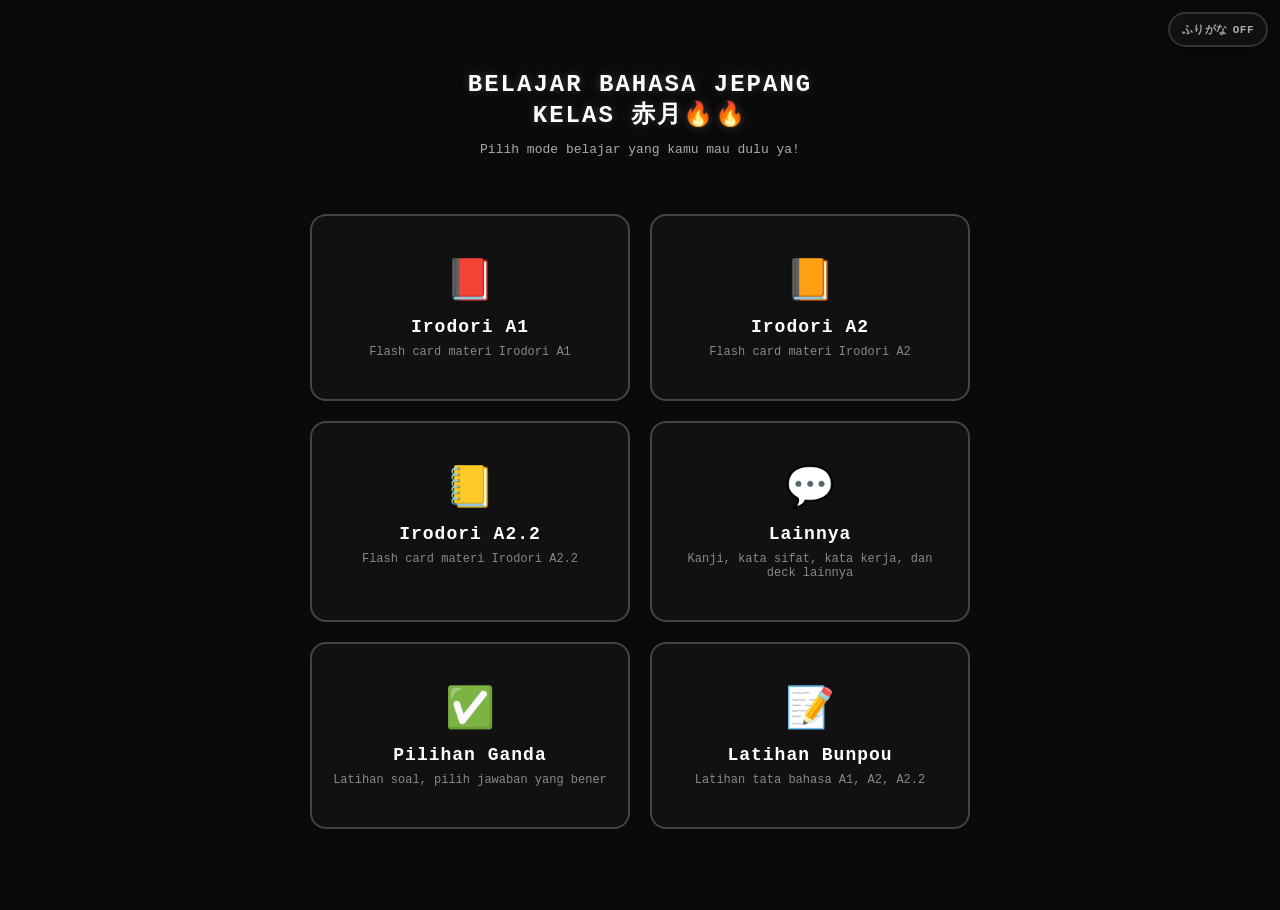
==== index.html @ 67b7b836 "Add files via upload" ====
<!DOCTYPE html>
<html lang="id">
<head>
    <meta charset="UTF-8">
    <meta name="viewport" content="width=device-width, initial-scale=1.0, maximum-scale=1.0, user-scalable=no">
    <title>Belajar Bahasa Jepang - Flash Card & Pilihan Ganda</title>
    <link rel="stylesheet" href="style.css">
</head>
<body>

    <!-- TOMBOL TOGGLE FURIGANA (GLOBAL, DI ATAS SEMUA MODE) -->
    <button id="furiganaToggleBtn" class="furigana-toggle-btn" title="Tampilkan/sembunyikan furigana di atas kanji">
        <span>ふりがな</span><span id="furiganaToggleLabel">OFF</span>
    </button>

    <!-- MODAL PASSWORD CUSTOM -->
    <div id="password-modal-overlay" class="modal-overlay">
        <div class="modal-box">
            <h3 id="modalTitle">🔒 Deck Terkunci</h3>
            <p id="modalSubtitle">Masukkan password buat akses deck ini.</p>
            <input type="password" id="modalPasswordInput" placeholder="Password..." autocomplete="off">
            <p class="modal-error" id="modalError"></p>
            <div class="modal-actions">
                <button id="modalCancelBtn">Batal</button>
                <button id="modalSubmitBtn">Buka 🔓</button>
            </div>
        </div>
    </div>

    <div id="mode-select-page" class="animate-fade">
        <div class="main-title">Belajar Bahasa Jepang<br>kelas 赤月🔥🔥</div>
        <div class="subtitle">Pilih mode belajar yang kamu mau dulu ya!</div>
        <div class="mode-grid">
            <div class="mode-card" onclick="showModeFC('A1')">
                <span class="mode-icon">📕</span>
                <h2>Irodori A1</h2>
                <p>Flash card materi Irodori A1</p>
            </div>
            <div class="mode-card" onclick="showModeFC('A2')">
                <span class="mode-icon">📙</span>
                <h2>Irodori A2</h2>
                <p>Flash card materi Irodori A2</p>
            </div>
            <div class="mode-card" onclick="showModeFC('A2.2')">
                <span class="mode-icon">📒</span>
                <h2>Irodori A2.2</h2>
                <p>Flash card materi Irodori A2.2</p>
            </div>
            <div class="mode-card" onclick="showModeFC('lainnya')">
                <span class="mode-icon">💬</span>
                <h2>Lainnya</h2>
                <p>Kanji, kata sifat, kata kerja, dan deck lainnya</p>
            </div>
            <div class="mode-card" onclick="showModeMC()">
                <span class="mode-icon">✅</span>
                <h2>Pilihan Ganda</h2>
                <p>Latihan soal, pilih jawaban yang bener</p>
            </div>
            <div class="mode-card" onclick="showModeBP()">
                <span class="mode-icon">📝</span>
                <h2>Latihan Bunpou</h2>
                <p>Latihan tata bahasa A1, A2, A2.2</p>
            </div>
        </div>
    </div>

    <div id="home-page-fc" class="animate-fade" style="display:none;">
        <button class="mode-switch-btn" onclick="showModeSelect()">⬅ Ganti Mode</button>
        <div class="main-title">Flash Card<br>kelas 赤月🔥🔥</div>
        <div class="subtitle">
            Pilih kategori yang ingin dihafal.<br><br>
            <strong>Cara Main:</strong><br>
            👆 Usap ke atas buat next soal<br>
            👇 Usap ke bawah buat soal sebelumnya<br>
            🃏 Ketuk kartu buat liat jawaban<br>
            <em>(Usahakan menebak dulu!)</em>
        </div>
        
                <!-- TOGGLE ARAH BELAJAR (geser / ketuk): kiri = Jepang -> Indo, kanan = Indo -> Jepang -->
        <div class="dir-switch-wrap">
            <div class="dir-switch-caption">ARAH BELAJAR</div>
            <div class="dir-switch" id="dirSwitch" role="switch" aria-checked="false" tabindex="0" aria-label="Arah belajar: geser untuk ganti Jepang ke Indo atau Indo ke Jepang">
                <div class="dir-switch-thumb" id="dirSwitchThumb"></div>
                <div class="dir-switch-opt dir-opt-left" data-side="left">
                    <span class="dir-main">日本語</span><span class="dir-arrow">→</span><span class="dir-main">ID</span>
                </div>
                <div class="dir-switch-opt dir-opt-right" data-side="right">
                    <span class="dir-main">ID</span><span class="dir-arrow">→</span><span class="dir-main">日本語</span>
                </div>
            </div>
            <div class="dir-switch-hint" id="dirSwitchHint">Soal Jepang, jawab artinya (Indo)</div>
            <!-- checkbox asli disimpan tersembunyi biar flashcard.js tetap jalan -->
            <input type="checkbox" id="reverse-mode" style="display:none;">
        </div>

        <div class="search-container">
            <input type="text" id="fcSearchInput" class="search-input" placeholder="🔍 Cari deck... (misal: kanji, kata kerja, bab 5)">
        </div>
        <div class="no-results-msg" id="fcNoResults">Deck ga ketemu nih 😅 Coba kata kunci lain.</div>
    

        <div class="menu-grid" id="fcMenuGrid">
            <div class="menu-card" data-category="pribadi_admin">
                <h3>KAMUS PRIBADI</h3><span>💀 ADMIN 💀</span>
            </div>
              <div class="menu-card" data-category="pribadi_jimmy">
                <h3>KAMUS PRIBADI</h3><span>JIMMY</span>
                </div>
              <div class="menu-card" data-category="pribadi_PADIR">
                <h3>KAMUS PRIBADI</h3><span>PADIR</span>
            </div>
              <div class="menu-card" data-category="final_A2_1sampai6">
                <h3>Irodori A2</h3><span>BAB 1-6</span>
            </div>
              <div class="menu-card" data-category="final_A2_7sampai12">
                <h3>Irodori A2</h3><span>BAB 7-12</span>
            </div>
             <div class="menu-card" data-category="final_A2_13sampai18">
                <h3>Irodori A2</h3><span>BAB 13-18</span>
            </div>
             <div class="menu-card" data-category="final_A2_1sampai18">
                <h3>Irodori A2</h3><span>BAB 1-18</span>
                </div>
             <div class="menu-card" data-category="A3_1sampai6">
                <h3>Irodori A2.2</h3><span>BAB 1-6</span>
                </div>
             <div class="menu-card" data-category="A3_7sampai12">
                <h3>Irodori A2.2</h3><span>BAB 7-12</span>
                </div>
             <div class="menu-card" data-category="A3_13sampai18">
                <h3>Irodori A2.2</h3><span>BAB 13-18</span>
                </div>
             <div class="menu-card" data-category="buah_basic">
                <h3>果物</h3><span>Basic wajib</span>
                </div>
             <div class="menu-card" data-category="buah_improve">
                <h3>果物</h3><span>N4-N3</span>
                 </div>
             <div class="menu-card" data-category="sayuran_basic">
                <h3>野菜</h3><span>Basic wajib</span>
                </div>
             <div class="menu-card" data-category="sayuran_improve">
                <h3>野菜</h3><span>N4-N3</span>
            </div>
            <div class="menu-card" data-category="kanji_n5">
                <h3>100 Kanji N5</h3><span>Part 1</span>
            </div>
            <div class="menu-card" data-category="kanji_n5_p2">
                <h3>100 Kanji N5</h3><span>Part 2</span>
            </div>
            <div class="menu-card" data-category="kanji_n5_p3">
                <h3>100 Kanji N5</h3><span>Part 3</span>
            </div>
            <div class="menu-card" data-category="kanji_n5_p4">
                <h3>100 Kanji N5</h3><span>Part 4</span>
            </div>
            <div class="menu-card" data-category="kanji_n5_p5">
                <h3>100 Kanji N5</h3><span>Part 5</span>
            </div>
            <div class="menu-card" data-category="kanji_n5_p6">
                <h3>100 Kanji N5</h3><span>Part 6</span>
            </div>
            <div class="menu-card" data-category="kanji_n5_p7">
                <h3>100 Kanji N5</h3><span>Part 7</span>
            </div>
            <div class="menu-card" data-category="kanji_n5_p8">
                <h3>100 Kanji N5</h3><span>Part 8</span>
            </div>
            <div class="menu-card" data-category="kanji_n5_p9">
                <h3>100 Kanji N5</h3><span>Part 9</span>
            </div>
            <div class="menu-card" data-category="kanji_n5_p10">
                <h3>100 Kanji N5</h3><span>Part 10</span>
            </div>
            <div class="menu-card" data-category="serupa_tapi_tak_sama_p1">
                <h3>serupa tapi tak sama</h3><span>Part 1</span>
            </div>
            <div class="menu-card" data-category="serupa_tapi_tak_sama_p2">
                <h3>serupa tapi tak sama</h3><span>Part 2</span>
            </div>
            <div class="menu-card" data-category="aneka_memakai">
                <h3>aneka "memakai"</h3><span>memakai aja ribet njir</span>
            </div>
            <div class="menu-card" data-category="anggota_tubuh">
                <h3>anggota tubuh</h3><span>wajib nih</span>
            </div>
            <div class="menu-card" data-category="Irodori_A1_6">
                <h3>Irodori A1</h3><span>Bab 06</span>
            </div>
            <div class="menu-card" data-category="Irodori_A1_6_1">
                <h3>Irodori A1</h3><span>Bab 06 part 1</span>
            </div>
            <div class="menu-card" data-category="Irodori_A1_6_2">
                <h3>Irodori A1</h3><span>Bab 06 part 2</span>
            </div>
            <div class="menu-card" data-category="Irodori_A1_6_3">
                <h3>Irodori A1</h3><span>Bab 06 part 3</span>
            </div>
            <div class="menu-card" data-category="Irodori_A1_7">
                <h3>Irodori A1</h3><span>Bab 07</span>
            </div>
            <div class="menu-card" data-category="Irodori_A1_7_1">
                <h3>Irodori A1</h3><span>Bab 07 part 1</span>
            </div>
            <div class="menu-card" data-category="Irodori_A1_7_2">
                <h3>Irodori A1</h3><span>Bab 07 part 2</span>
            </div>
            <div class="menu-card" data-category="Irodori_A1_7_3">
                <h3>Irodori A1</h3><span>Bab 07 part 3</span>
            </div>
            <div class="menu-card" data-category="Irodori_A1_7_4">
                <h3>Irodori A1</h3><span>Bab 07 part 4</span>
            </div>
            <div class="menu-card" data-category="Irodori_A1_8">
                <h3>Irodori A1</h3><span>Bab 08</span>
            </div>
            <div class="menu-card" data-category="Irodori_A1_8_1">
                <h3>Irodori A1</h3><span>Bab 08 part 1</span>
            </div>
            <div class="menu-card" data-category="Irodori_A1_8_2">
                <h3>Irodori A1</h3><span>Bab 08 part 2</span>
            </div>
            <div class="menu-card" data-category="Irodori_A1_9">
                <h3>Irodori A1</h3><span>Bab 09</span>
            </div>
            <div class="menu-card" data-category="Irodori_A1_9_1">
                <h3>Irodori A1</h3><span>Bab 09 part 1</span>
            </div>
            <div class="menu-card" data-category="Irodori_A1_9_2">
                <h3>Irodori A1</h3><span>Bab 09 part 2</span>
            </div>
            <div class="menu-card" data-category="Irodori_A1_9_3">
                <h3>Irodori A1</h3><span>Bab 09 part 3</span>
            </div>
            <div class="menu-card" data-category="Irodori_A1_10">
                <h3>Irodori A1</h3><span>Bab 10</span>
            </div>
            <div class="menu-card" data-category="Irodori_A1_10_1">
                <h3>Irodori A1</h3><span>Bab 10 part 1</span>
            </div>
            <div class="menu-card" data-category="Irodori_A1_10_2">
                <h3>Irodori A1</h3><span>Bab 10 part 2</span>
            </div>
            <div class="menu-card" data-category="Irodori_A1_10_3">
                <h3>Irodori A1</h3><span>Bab 10 part 3</span>
            </div>
            <div class="menu-card" data-category="Irodori_A1_11">
                <h3>Irodori A1</h3><span>Bab 11</span>
            </div>
            <div class="menu-card" data-category="Irodori_A1_11_1">
                <h3>Irodori A1</h3><span>Bab 11 part 1</span>
            </div>
            <div class="menu-card" data-category="Irodori_A1_11_2">
                <h3>Irodori A1</h3><span>Bab 11 part 2</span>
            </div>
            <div class="menu-card" data-category="Irodori_A1_11_3">
                <h3>Irodori A1</h3><span>Bab 11 part 3</span>
            </div>
            <div class="menu-card" data-category="Irodori_A1_12">
                <h3>Irodori A1</h3><span>Bab 12</span>
            </div>
            <div class="menu-card" data-category="Irodori_A1_12_1">
                <h3>Irodori A1</h3><span>Bab 12 part 1</span>
            </div>
            <div class="menu-card" data-category="Irodori_A1_12_2">
                <h3>Irodori A1</h3><span>Bab 12 part 2</span>
            </div>
            <div class="menu-card" data-category="Irodori_A1_12_3">
                <h3>Irodori A1</h3><span>Bab 12 part 3</span>
            </div>
            <div class="menu-card" data-category="Irodori_A1_13">
                <h3>Irodori A1</h3><span>Bab 13</span>
            </div>
            <div class="menu-card" data-category="Irodori_A1_13_1">
                <h3>Irodori A1</h3><span>Bab 13 part 1</span>
            </div>
            <div class="menu-card" data-category="Irodori_A1_13_2">
                <h3>Irodori A1</h3><span>Bab 13 part 2</span>
            </div>
            <div class="menu-card" data-category="Irodori_A1_13_3">
                <h3>Irodori A1</h3><span>Bab 13 part 3</span>
            </div>
            <div class="menu-card" data-category="Irodori_A1_14">
                <h3>Irodori A1</h3><span>Bab 14</span>
            </div>
            <div class="menu-card" data-category="Irodori_A1_14_1">
                <h3>Irodori A1</h3><span>Bab 14 part 1</span>
            </div>
            <div class="menu-card" data-category="Irodori_A1_14_2">
                <h3>Irodori A1</h3><span>Bab 14 part 2</span>
            </div>
            <div class="menu-card" data-category="Irodori_A1_14_3">
                <h3>Irodori A1</h3><span>Bab 14 part 3</span>
            </div>
            <div class="menu-card" data-category="Irodori_A1_15">
                <h3>Irodori A1</h3><span>Bab 15</span>
            </div>
            <div class="menu-card" data-category="Irodori_A1_15_1">
                <h3>Irodori A1</h3><span>Bab 15 part 1</span>
            </div>
            <div class="menu-card" data-category="Irodori_A1_15_2">
                <h3>Irodori A1</h3><span>Bab 15 part 2</span>
            </div>
            <div class="menu-card" data-category="Irodori_A1_15_3">
                <h3>Irodori A1</h3><span>Bab 15 part 3</span>
            </div>
            <div class="menu-card" data-category="Irodori_A1_15_4">
                <h3>Irodori A1</h3><span>Bab 15 part 4</span>
            </div>
            <div class="menu-card" data-category="Irodori_A1_16">
                <h3>Irodori A1</h3><span>Bab 16</span>
            </div>
            <div class="menu-card" data-category="Irodori_A1_16_1">
                <h3>Irodori A1</h3><span>Bab 16 part 1</span>
            </div>
            <div class="menu-card" data-category="Irodori_A1_16_2">
                <h3>Irodori A1</h3><span>Bab 16 part 2</span>
            </div>
            <div class="menu-card" data-category="Irodori_A1_16_3">
                <h3>Irodori A1</h3><span>Bab 16 part 3</span>
            </div>
            <div class="menu-card" data-category="Irodori_A1_17">
                <h3>Irodori A1</h3><span>Bab 17</span>
                 </div>
            <div class="menu-card" data-category="Irodori_A1_17_1">
                <h3>Irodori A1</h3><span>Bab 17 part 1</span>
            </div>
            <div class="menu-card" data-category="Irodori_A1_17_2">
                <h3>Irodori A1</h3><span>Bab 17 part 2</span>
            </div>
            <div class="menu-card" data-category="Irodori_A1_17_3">
                <h3>Irodori A1</h3><span>Bab 17 part 3</span>
            </div>
            <div class="menu-card" data-category="Irodori_A1_17_4">
                <h3>Irodori A1</h3><span>Bab 17 part 4</span>
            </div>
            <div class="menu-card" data-category="Irodori_A1_18">
                <h3>Irodori A1</h3><span>Bab 18</span>
            </div>
            <div class="menu-card" data-category="Irodori_A1_18_1">
                <h3>Irodori A1</h3><span>Bab 18 part 1</span>
            </div>
            <div class="menu-card" data-category="Irodori_A1_18_2">
                <h3>Irodori A1</h3><span>Bab 18 part 2</span>
            </div>
            <div class="menu-card" data-category="Irodori_A2_1">
                <h3>Irodori A2</h3><span>Bab 01</span>
            </div>
            <div class="menu-card" data-category="Irodori_A2_1_1">
                <h3>Irodori A2</h3><span>Bab 01 part 1</span>
            </div>
            <div class="menu-card" data-category="Irodori_A2_1_2">
                <h3>Irodori A2</h3><span>Bab 01 part 2</span>
            </div>
            <div class="menu-card" data-category="Irodori_A2_2">
                <h3>Irodori A2</h3><span>Bab 02</span>
            </div>
            <div class="menu-card" data-category="Irodori_A2_2_1">
                <h3>Irodori A2</h3><span>Bab 02 part 1</span>
            </div>
            <div class="menu-card" data-category="Irodori_A2_2_2">
                <h3>Irodori A2</h3><span>Bab 02 part 2</span>
            </div>
            <div class="menu-card" data-category="Irodori_A2_2_3">
                <h3>Irodori A2</h3><span>Bab 02 part 3</span>
            </div>
            <div class="menu-card" data-category="Irodori_A2_3">
                <h3>Irodori A2</h3><span>Bab 03</span>
            </div>
            <div class="menu-card" data-category="Irodori_A2_3_1">
                <h3>Irodori A2</h3><span>Bab 03 part 1</span>
            </div>
            <div class="menu-card" data-category="Irodori_A2_3_2">
                <h3>Irodori A2</h3><span>Bab 03 part 2</span>
            </div>
            <div class="menu-card" data-category="Irodori_A2_4">
                <h3>Irodori A2</h3><span>Bab 04</span>
            </div>
            <div class="menu-card" data-category="Irodori_A2_4_1">
                <h3>Irodori A2</h3><span>Bab 04 part 1</span>
            </div>
            <div class="menu-card" data-category="Irodori_A2_4_2">
                <h3>Irodori A2</h3><span>Bab 04 part 2</span>
            </div>
            <div class="menu-card" data-category="Irodori_A2_5">
                <h3>Irodori A2</h3><span>Bab 05</span>
            </div>
            <div class="menu-card" data-category="Irodori_A2_5_1">
                <h3>Irodori A2</h3><span>Bab 05 part 1</span>
            </div>
            <div class="menu-card" data-category="Irodori_A2_5_2">
                <h3>Irodori A2</h3><span>Bab 05 part 2</span>
            </div>
            <div class="menu-card" data-category="Irodori_A2_5_3">
                <h3>Irodori A2</h3><span>Bab 05 part 3</span>
            </div>
            <div class="menu-card" data-category="Irodori_A2_6">
                <h3>Irodori A2</h3><span>Bab 06</span>
            </div>
            <div class="menu-card" data-category="Irodori_A2_6_1">
                <h3>Irodori A2</h3><span>Bab 06 part 1</span>
            </div>
            <div class="menu-card" data-category="Irodori_A2_6_2">
                <h3>Irodori A2</h3><span>Bab 06 part 2</span>
            </div>
            <div class="menu-card" data-category="Irodori_A2_7">
                <h3>Irodori A2</h3><span>Bab 07</span>
            </div>
            <div class="menu-card" data-category="Irodori_A2_7_1">
                <h3>Irodori A2</h3><span>Bab 07 part 1</span>
            </div>
            <div class="menu-card" data-category="Irodori_A2_7_2">
                <h3>Irodori A2</h3><span>Bab 07 part 2</span>
            </div>
            <div class="menu-card" data-category="Irodori_A2_8">
                <h3>Irodori A2</h3><span>Bab 08</span>
            </div>
            <div class="menu-card" data-category="Irodori_A2_8_1">
                <h3>Irodori A2</h3><span>Bab 08 part 1</span>
            </div>
            <div class="menu-card" data-category="Irodori_A2_8_2">
                <h3>Irodori A2</h3><span>Bab 08 part 2</span>
            </div>
            <div class="menu-card" data-category="Irodori_A2_9">
                <h3>Irodori A2</h3><span>Bab 09</span>
            </div>
            <div class="menu-card" data-category="Irodori_A2_9_1">
                <h3>Irodori A2</h3><span>Bab 09 part 1</span>
            </div>
            <div class="menu-card" data-category="Irodori_A2_9_2">
                <h3>Irodori A2</h3><span>Bab 09 part 2</span>
            </div>
            <div class="menu-card" data-category="Irodori_A2_9_3">
                <h3>Irodori A2</h3><span>Bab 09 part 3</span>
            </div>
            <div class="menu-card" data-category="Irodori_A2_10">
                <h3>Irodori A2</h3><span>Bab 10</span>
               </div>
            <div class="menu-card" data-category="Irodori_A2_10_1">
                <h3>Irodori A2</h3><span>Bab 10 part 1</span>
            </div>
            <div class="menu-card" data-category="Irodori_A2_10_2">
                <h3>Irodori A2</h3><span>Bab 10 part 2</span>
            </div>
            <div class="menu-card" data-category="Irodori_A2_10_3">
                <h3>Irodori A2</h3><span>Bab 10 part 3</span>
            </div>
            <div class="menu-card" data-category="Irodori_A2_11">
                <h3>Irodori A2</h3><span>Bab 11 FULL</span>
            </div>
            <div class="menu-card" data-category="Irodori_A2_11_1">
                <h3>Irodori A2</h3><span>Bab 11 part 1</span>
              </div>
            <div class="menu-card" data-category="Irodori_A2_11_2">
                <h3>Irodori A2</h3><span>Bab 11 part 2</span>
                </div>
            <div class="menu-card" data-category="Irodori_A2_11_3">
                <h3>Irodori A2</h3><span>Bab 11 part 3</span>
            </div>
            <div class="menu-card" data-category="Irodori_A2_11_4">
                <h3>Irodori A2</h3><span>Bab 11 part 4</span>
            </div>
            <div class="menu-card" data-category="Irodori_A2_12">
                <h3>Irodori A2</h3><span>Bab 12 full</span>
              </div>
            <div class="menu-card" data-category="Irodori_A2_12_1">
                <h3>Irodori A2</h3><span>Bab 12 part 1</span>
              </div>
            <div class="menu-card" data-category="Irodori_A2_12_2">
                <h3>Irodori A2</h3><span>Bab 12 part 2</span>
            </div>
            <div class="menu-card" data-category="Irodori_A2_12_3">
                <h3>Irodori A2</h3><span>Bab 12 part 3</span>
            </div>
            <div class="menu-card" data-category="Irodori_A2_13">
                <h3>Irodori A2</h3><span>Bab 13 full</span>
              </div>
            <div class="menu-card" data-category="Irodori_A2_13_1">
                <h3>Irodori A2</h3><span>Bab 13 part 1</span>
              </div>
            <div class="menu-card" data-category="Irodori_A2_13_2">
                <h3>Irodori A2</h3><span>Bab 13 part 2</span>
              </div>
            <div class="menu-card" data-category="Irodori_A2_13_3">
                <h3>Irodori A2</h3><span>Bab 13 part 3</span>
            </div>
            <div class="menu-card" data-category="Irodori_A2_13_4">
                <h3>Irodori A2</h3><span>Bab 13 part 4</span>
            </div>
            <div class="menu-card" data-category="Irodori_A2_14">
                <h3>Irodori A2</h3><span>Bab 14 full</span>
              </div>
              <div class="menu-card" data-category="Irodori_A2_14_1">
                <h3>Irodori A2</h3><span>Bab 14 part 1</span>
              </div>
            <div class="menu-card" data-category="Irodori_A2_14_2">
                <h3>Irodori A2</h3><span>Bab 14 part 2</span>
            </div>
            <div class="menu-card" data-category="Irodori_A2_14_3">
                <h3>Irodori A2</h3><span>Bab 14 part 3</span>
            </div>
            <div class="menu-card" data-category="Irodori_A2_15">
                <h3>Irodori A2</h3><span>Bab 15 full</span>
            </div>
                        <div class="menu-card" data-category="Irodori_A2_15_1">
                <h3>Irodori A2</h3><span>Bab 15 part 1</span>
            </div>
                        <div class="menu-card" data-category="Irodori_A2_15_2">
                <h3>Irodori A2</h3><span>Bab 15 part 2</span>
            </div>
                        <div class="menu-card" data-category="Irodori_A2_15_3">
                <h3>Irodori A2</h3><span>Bab 15 part 3</span>
            </div>
            <div class="menu-card" data-category="Irodori_A2_15_4">
                <h3>Irodori A2</h3><span>Bab 15 part 4</span>
            </div>
            <div class="menu-card" data-category="Irodori_A2_16">
                <h3>Irodori A2</h3><span>Bab 16 full</span>
            </div>
                        <div class="menu-card" data-category="Irodori_A2_16_1">
                <h3>Irodori A2</h3><span>Bab 16 part 1</span>
            </div>
                        <div class="menu-card" data-category="Irodori_A2_16_2">
                <h3>Irodori A2</h3><span>Bab 16 part 2</span>
            </div>
                        <div class="menu-card" data-category="Irodori_A2_16_3">
                <h3>Irodori A2</h3><span>Bab 16 part 3</span>
            </div>
                        <div class="menu-card" data-category="Irodori_A2_16_4">
                <h3>Irodori A2</h3><span>Bab 16 part 4</span>
            </div>
            <div class="menu-card" data-category="Irodori_A2_16_5">
                <h3>Irodori A2</h3><span>Bab 16 part 5</span>
            </div>
            <div class="menu-card" data-category="Irodori_A2_17">
                <h3>Irodori A2</h3><span>Bab 17 full</span>
            </div>
                        <div class="menu-card" data-category="Irodori_A2_17_1">
                <h3>Irodori A2</h3><span>Bab 17 part 1</span>
            </div>
                        <div class="menu-card" data-category="Irodori_A2_17_2">
                <h3>Irodori A2</h3><span>Bab 17 part 2</span>
            </div>
                        <div class="menu-card" data-category="Irodori_A2_17_3">
                <h3>Irodori A2</h3><span>Bab 17 part 3</span>
            </div>
            <div class="menu-card" data-category="Irodori_A2_18">
                <h3>Irodori A2</h3><span>Bab 18 full</span>
            </div>
                        <div class="menu-card" data-category="Irodori_A2_18_1">
                <h3>Irodori A2</h3><span>Bab 18 part 1</span>
            </div>
                        <div class="menu-card" data-category="Irodori_A2_18_2">
                <h3>Irodori A2</h3><span>Bab 18 part 2</span>
            </div>
                        <div class="menu-card" data-category="Irodori_A2_18_3">
                <h3>Irodori A2</h3><span>Bab 18 part 3</span>
            </div>
            <div class="menu-card" data-category="Irodori_A3_1">
                <h3>Irodori A2.2</h3><span>Bab 01</span>
                 </div>
            <div class="menu-card" data-category="Irodori_A3_1_1">
                <h3>Irodori A2.2</h3><span>Bab 01 part 1</span>
                 </div>
            <div class="menu-card" data-category="Irodori_A3_1_2">
                <h3>Irodori A2.2</h3><span>Bab 01 part 2</span>
                 </div>
            <div class="menu-card" data-category="Irodori_A3_1_3">
                <h3>Irodori A2.2</h3><span>Bab 01 part 3</span>
            </div>
            <div class="menu-card" data-category="Irodori_A3_2">
                <h3>Irodori A2.2</h3><span>Bab 02</span>
            </div>
            <div class="menu-card" data-category="Irodori_A3_2_1">
                <h3>Irodori A2.2</h3><span>Bab 02 part 1</span>
            </div>
            <div class="menu-card" data-category="Irodori_A3_2_2">
                <h3>Irodori A2.2</h3><span>Bab 02 part 2</span>
            </div>
            <div class="menu-card" data-category="Irodori_A3_2_3">
                <h3>Irodori A2.2</h3><span>Bab 02 part 3</span>
            </div>
            <div class="menu-card" data-category="Irodori_A3_2_4">
                <h3>Irodori A2.2</h3><span>Bab 02 part 4</span>
            </div>
            <div class="menu-card" data-category="Irodori_A3_3">
                <h3>Irodori A2.2</h3><span>Bab 03</span>
            </div>
            <div class="menu-card" data-category="Irodori_A3_3_1">
                <h3>Irodori A2.2</h3><span>Bab 03 part 1</span>
            </div>
            <div class="menu-card" data-category="Irodori_A3_3_2">
                <h3>Irodori A2.2</h3><span>Bab 03 part 2</span>
            </div>
            <div class="menu-card" data-category="Irodori_A3_3_3">
                <h3>Irodori A2.2</h3><span>Bab 03 part 3</span>
            </div>
            <div class="menu-card" data-category="Irodori_A3_3_4">
                <h3>Irodori A2.2</h3><span>Bab 03 part 4</span>
            </div>
            <div class="menu-card" data-category="Irodori_A3_3_5">
                <h3>Irodori A2.2</h3><span>Bab 03 part 5</span>
            </div>
            <div class="menu-card" data-category="Irodori_A3_4">
                <h3>Irodori A2.2</h3><span>Bab 04</span>
            </div>
            <div class="menu-card" data-category="Irodori_A3_4_1">
                <h3>Irodori A2.2</h3><span>Bab 04 part 1</span>
            </div>
            <div class="menu-card" data-category="Irodori_A3_4_2">
                <h3>Irodori A2.2</h3><span>Bab 04 part 2</span>
            </div>
            <div class="menu-card" data-category="Irodori_A3_4_3">
                <h3>Irodori A2.2</h3><span>Bab 04 part 3</span>
            </div>
            <div class="menu-card" data-category="Irodori_A3_4_4">
                <h3>Irodori A2.2</h3><span>Bab 04 part 4</span>
            </div>
            <div class="menu-card" data-category="Irodori_A3_4_5">
                <h3>Irodori A2.2</h3><span>Bab 04 part 5</span>
            </div>
            <div class="menu-card" data-category="Irodori_A3_5">
                <h3>Irodori A2.2</h3><span>Bab 05 full</span>
                </div>
            <div class="menu-card" data-category="Irodori_A3_5_1">
                <h3>Irodori A2.2</h3><span>Bab 05 part 1</span>
                </div>
            <div class="menu-card" data-category="Irodori_A3_5_2">
                <h3>Irodori A2.2</h3><span>Bab 05 part 2</span>
                </div>
            <div class="menu-card" data-category="Irodori_A3_5_3">
                <h3>Irodori A2.2</h3><span>Bab 05 part 3</span>
                </div>
            <div class="menu-card" data-category="Irodori_A3_5_4">
                <h3>Irodori A2.2</h3><span>Bab 05 part 4</span>
            </div>
            <div class="menu-card" data-category="Irodori_A3_6">
                <h3>Irodori A2.2</h3><span>Bab 06 full</span>
                </div>
            <div class="menu-card" data-category="Irodori_A3_6_1">
                <h3>Irodori A2.2</h3><span>Bab 06 part 1</span>
                </div>
            <div class="menu-card" data-category="Irodori_A3_6_2">
                <h3>Irodori A2.2</h3><span>Bab 06 part 2</span>
                </div>
            <div class="menu-card" data-category="Irodori_A3_6_3">
                <h3>Irodori A2.2</h3><span>Bab 06 part 3</span>
                </div>
            <div class="menu-card" data-category="Irodori_A3_6_4">
                <h3>Irodori A2.2</h3><span>Bab 06 part 4</span>
                </div>
            <div class="menu-card" data-category="Irodori_A3_6_5">
                <h3>Irodori A2.2</h3><span>Bab 06 part 5</span>
            </div>
            <div class="menu-card" data-category="Irodori_A3_7">
                <h3>Irodori A2.2</h3><span>Bab 7 Full</span>
                </div>
            <div class="menu-card" data-category="Irodori_A3_7_1">
                <h3>Irodori A2.2</h3><span>Bab 7 part 1</span>
                </div>
            <div class="menu-card" data-category="Irodori_A3_7_2">
                <h3>Irodori A2.2</h3><span>Bab 7 part 2</span>
                </div>
            <div class="menu-card" data-category="Irodori_A3_7_3">
                <h3>Irodori A2.2</h3><span>Bab 7 part 3</span>
                </div>
            <div class="menu-card" data-category="Irodori_A3_7_4">
                <h3>Irodori A2.2</h3><span>Bab 7 part 4</span>
                </div>
            <div class="menu-card" data-category="Irodori_A3_7_5">
                <h3>Irodori A2.2</h3><span>Bab 7 part 5</span>
            </div>
            <div class="menu-card" data-category="Irodori_A3_8">
                <h3>Irodori A2.2</h3><span>Bab 8 full</span>
                                </div>
            <div class="menu-card" data-category="Irodori_A3_8_1">
                <h3>Irodori A2.2</h3><span>Bab 8 part 1</span>
                                </div>
            <div class="menu-card" data-category="Irodori_A3_8_2">
                <h3>Irodori A2.2</h3><span>Bab 8 part 2</span>
                </div>
            <div class="menu-card" data-category="Irodori_A3_8_3">
                <h3>Irodori A2.2</h3><span>Bab 8 part 3</span>
            </div>
            <div class="menu-card" data-category="Irodori_A3_8_4">
                <h3>Irodori A2.2</h3><span>Bab 8 part 4</span>
            </div>
            <div class="menu-card" data-category="Irodori_A3_8_5">
                <h3>Irodori A2.2</h3><span>Bab 8 part 5</span>
            </div>
            <div class="menu-card" data-category="Irodori_A3_9">
                <h3>Irodori A2.2</h3><span>Bab 9 full</span>
                                </div>
            <div class="menu-card" data-category="Irodori_A3_9_1">
                <h3>Irodori A2.2</h3><span>Bab 9 part 1</span>
                                </div>
            <div class="menu-card" data-category="Irodori_A3_9_2">
                <h3>Irodori A2.2</h3><span>Bab 9 part 2</span>
                </div>
            <div class="menu-card" data-category="Irodori_A3_9_3">
                <h3>Irodori A2.2</h3><span>Bab 9 part 3</span>
            </div>
            <div class="menu-card" data-category="Irodori_A3_9_4">
                <h3>Irodori A2.2</h3><span>Bab 9 part 4</span>
            </div>
            <div class="menu-card" data-category="Irodori_A3_9_5">
                <h3>Irodori A2.2</h3><span>Bab 9 part 5</span>
            </div>
            <div class="menu-card" data-category="Irodori_A3_10">
                <h3>Irodori A2.2</h3><span>Bab 10 full</span>
                </div>
            <div class="menu-card" data-category="Irodori_A3_10_1">
                <h3>Irodori A2.2</h3><span>Bab 10 part 1</span>
                </div>
            <div class="menu-card" data-category="Irodori_A3_10_2">
                <h3>Irodori A2.2</h3><span>Bab 10 part 2</span>
                </div>
            <div class="menu-card" data-category="Irodori_A3_10_3">
                <h3>Irodori A2.2</h3><span>Bab 10 part 3</span>
            </div>
            <div class="menu-card" data-category="Irodori_A3_10_4">
                <h3>Irodori A2.2</h3><span>Bab 10 part 4</span>
            </div>
            <div class="menu-card" data-category="Irodori_A3_11">
                <h3>Irodori A2.2</h3><span>Bab 11 full</span>
                </div>
            <div class="menu-card" data-category="Irodori_A3_11_1">
                <h3>Irodori A2.2</h3><span>Bab 11 part 1</span>
                </div>
            <div class="menu-card" data-category="Irodori_A3_11_2">
                <h3>Irodori A2.2</h3><span>Bab 11 part 2</span>
                </div>
            <div class="menu-card" data-category="Irodori_A3_11_3">
                <h3>Irodori A2.2</h3><span>Bab 11 part 3</span>
            </div>
            <div class="menu-card" data-category="Irodori_A3_11_4">
                <h3>Irodori A2.2</h3><span>Bab 11 part 4</span>
            </div>
            <div class="menu-card" data-category="Irodori_A3_11_5">
                <h3>Irodori A2.2</h3><span>Bab 11 part 5</span>
            </div>
            <div class="menu-card" data-category="Irodori_A3_12">
                <h3>Irodori A2.2</h3><span>Bab 12 full</span>
                 </div>
            <div class="menu-card" data-category="Irodori_A3_12_1">
                <h3>Irodori A2.2</h3><span>Bab 12 part 1</span>
                 </div>
            <div class="menu-card" data-category="Irodori_A3_12_2">
                <h3>Irodori A2.2</h3><span>Bab 12 part 2</span>
                </div>
            <div class="menu-card" data-category="Irodori_A3_12_3">
                <h3>Irodori A2.2</h3><span>Bab 12 part 3</span>
            </div>
            <div class="menu-card" data-category="Irodori_A3_12_4">
                <h3>Irodori A2.2</h3><span>Bab 12 part 4</span>
            </div>
            <div class="menu-card" data-category="Irodori_A3_12_5">
                <h3>Irodori A2.2</h3><span>Bab 12 part 5</span>
            </div>
            <div class="menu-card" data-category="Irodori_A3_12_6">
                <h3>Irodori A2.2</h3><span>Bab 12 part 6</span>
            </div>
            <div class="menu-card" data-category="Irodori_A3_13">
                <h3>Irodori A2.2</h3><span>Bab 13 full</span>
                </div>
            <div class="menu-card" data-category="Irodori_A3_13_1">
                <h3>Irodori A2.2</h3><span>Bab 13 part 1</span>
                   </div>
            <div class="menu-card" data-category="Irodori_A3_13_2">
                <h3>Irodori A2.2</h3><span>Bab 13 part 2</span>
                   </div>
            <div class="menu-card" data-category="Irodori_A3_13_3">
                <h3>Irodori A2.2</h3><span>Bab 13 part 3</span>
                   </div>
            <div class="menu-card" data-category="Irodori_A3_13_4">
                <h3>Irodori A2.2</h3><span>Bab 13 part 4</span>
                </div>
            <div class="menu-card" data-category="Irodori_A3_14">
                <h3>Irodori A2.2</h3><span>Bab 14</span>
                 </div>
            <div class="menu-card" data-category="Irodori_A3_14_1">
                <h3>Irodori A2.2</h3><span>Bab 14 part 1</span>
                </div>
            <div class="menu-card" data-category="Irodori_A3_14_2">
                <h3>Irodori A2.2</h3><span>Bab 14 part 2</span>
                </div>
            <div class="menu-card" data-category="Irodori_A3_14_3">
                <h3>Irodori A2.2</h3><span>Bab 14 part 3</span>
                </div>
            <div class="menu-card" data-category="Irodori_A3_14_4">
                <h3>Irodori A2.2</h3><span>Bab 14 part 4</span>
                </div>
            <div class="menu-card" data-category="Irodori_A3_14_5">
                <h3>Irodori A2.2</h3><span>Bab 14 part 5</span>
                </div>
            <div class="menu-card" data-category="Irodori_A3_14_6">
                <h3>Irodori A2.2</h3><span>Bab 14 part 6</span>
                </div>
            <div class="menu-card" data-category="Irodori_A3_15">
                <h3>Irodori A2.2</h3><span>Bab 15 full</span>
                 </div>
            <div class="menu-card" data-category="Irodori_A3_15_1">
                <h3>Irodori A2.2</h3><span>Bab 15 part 1</span>
                 </div>
            <div class="menu-card" data-category="Irodori_A3_15_2">
                <h3>Irodori A2.2</h3><span>Bab 15 part 2</span>
                 </div>
            <div class="menu-card" data-category="Irodori_A3_15_3">
                <h3>Irodori A2.2</h3><span>Bab 15 part 3</span>
                 </div>
            <div class="menu-card" data-category="Irodori_A3_15_4">
                <h3>Irodori A2.2</h3><span>Bab 15 part 4</span>
                 </div>
            <div class="menu-card" data-category="Irodori_A3_15_5">
                <h3>Irodori A2.2</h3><span>Bab 15 part 5</span>
                </div>
            <div class="menu-card" data-category="Irodori_A3_16">
                <h3>Irodori A2.2</h3><span>Bab 16 full</span>
                </div>
            <div class="menu-card" data-category="Irodori_A3_16_1">
                <h3>Irodori A2.2</h3><span>Bab 16 part 1</span>
                </div>
            <div class="menu-card" data-category="Irodori_A3_16_2">
                <h3>Irodori A2.2</h3><span>Bab 16 part 2</span>
                </div>
            <div class="menu-card" data-category="Irodori_A3_16_3">
                <h3>Irodori A2.2</h3><span>Bab 16 part 3</span>
                </div>
            <div class="menu-card" data-category="Irodori_A3_16_4">
                <h3>Irodori A2.2</h3><span>Bab 16 part 4</span>
                </div>
            <div class="menu-card" data-category="Irodori_A3_16_5">
                <h3>Irodori A2.2</h3><span>Bab 16 part 5</span>
                </div>
            <div class="menu-card" data-category="Irodori_A3_16_6">
                <h3>Irodori A2.2</h3><span>Bab 16 part 6</span>
                </div>
            <div class="menu-card" data-category="Irodori_A3_16_7">
                <h3>Irodori A2.2</h3><span>Bab 16 part 7</span>
                </div>
            <div class="menu-card" data-category="Irodori_A3_16_8">
                <h3>Irodori A2.2</h3><span>Bab 16 part 8</span>
                </div>
            <div class="menu-card" data-category="Irodori_A3_16_9">
                <h3>Irodori A2.2</h3><span>Bab 16 part 9</span>
                </div>
            <div class="menu-card" data-category="Irodori_A3_17">
                <h3>Irodori A2.2</h3><span>Bab 17</span>
                </div>
            <div class="menu-card" data-category="Irodori_A3_18">
                <h3>Irodori A2.2</h3><span>Bab 18</span>
                </div>
            <div class="menu-card" data-category="Irodori_A3_18_1">
                <h3>Irodori A2.2</h3><span>Bab 18 part 1</span>
                </div>
            <div class="menu-card" data-category="Irodori_A3_18_2">
                <h3>Irodori A2.2</h3><span>Bab 18 part 2</span>
              </div>
            <div class="menu-card" data-category="kanji_idri_12">
                <h3>Kanji A2</h3><span>bab 12</span>
                </div>
            <div class="menu-card" data-category="kanji_idr_A22_7">
                <h3>Kanji A2.2</h3><span>bab 7 Full</span>
                </div>
            <div class="menu-card" data-category="kanji_idr_A22_7_1">
                <h3>Kanji A2.2</h3><span>bab 7 part 1</span>
                </div>
            <div class="menu-card" data-category="kanji_idr_A22_7_2">
                <h3>Kanji A2.2</h3><span>bab 7 part 2</span>
                </div>
            <div class="menu-card" data-category="kanji_idr_A22_7_3">
                <h3>Kanji A2.2</h3><span>bab 7 part 3</span>
                </div>
            <div class="menu-card" data-category="kanji_idr_A22_7_4">
                <h3>Kanji A2.2</h3><span>bab 7 part 4</span>
                </div>
            <div class="menu-card" data-category="kanji_idr_A22_7_5">
                <h3>Kanji A2.2</h3><span>bab 7 part 5</span>
            </div>
            <div class="menu-card" data-category="keterangan_waktu">
                <h3>Keterangan waktu</h3><span>basic wajib</span>
            </div>
            <div class="menu-card" data-category="kata_kerja_P1">
                <h3>kata kerja</h3><span>part 1</span>
            </div>
            <div class="menu-card" data-category="kata_kerja_P2">
                <h3>kata kerja</h3><span>part 2</span>
            </div>
            <div class="menu-card" data-category="kata_kerja_P3">
                <h3>kata kerja</h3><span>part 3</span>
            </div>
            <div class="menu-card" data-category="kata_kerja_P4">
                <h3>kata kerja</h3><span>part 4</span>
            </div>
            <div class="menu-card" data-category="kata_kerja_P5">
                <h3>kata kerja</h3><span>part 5</span>
            </div>
            <div class="menu-card" data-category="kata_kerja_P6">
                <h3>kata kerja</h3><span>part 6</span>
            </div>
            <div class="menu-card" data-category="kata_sifat">
                <h3>kata sifat</h3><span>part 1</span>
            </div>
            <div class="menu-card" data-category="kata_sifat_P1">
                <h3>kata sifat</h3><span>part 2</span>
            </div>
            <div class="menu-card" data-category="kata_sifat_P2">
                <h3>kata sifat</h3><span>part 3</span>
            </div>
            <div class="menu-card" data-category="kata_sifat_P3">
                <h3>kata sifat</h3><span>part 4</span>
            </div>
            <div class="menu-card" data-category="kata_benda">
                <h3>kata benda</h3><span>N5-N3(tipis)</span>
            </div>
            <div class="menu-card" data-category="kanji_N5_P1">
                <h3>50 kanji N5</h3><span>Part 1</span>
            </div>
            <div class="menu-card" data-category="kanji_N5_P2">
                <h3>50 kanji N5</h3><span>Part 2</span>
            </div>
            <div class="menu-card" data-category="kanji_N5_P3">
                <h3>50 kanji N5</h3><span>Part 3</span>
            </div>
            <div class="menu-card" data-category="kanji_N5_P4">
                <h3>50 kanji N5</h3><span>Part 4</span>
            </div>
            <div class="menu-card" data-category="kanji_N5_P5">
                <h3>50 kanji N5</h3><span>Part 5</span>
            </div>
            <div class="menu-card" data-category="kanji_N5_P6">
                <h3>50 kanji N5-4</h3><span>Part 6</span>
            </div>
            <div class="menu-card" data-category="kanji_N5_P7">
                <h3>50 kanji N5-4</h3><span>Part 7</span>
            </div>
            <div class="menu-card" data-category="kanji_N5_P8">
                <h3>50 kanji N5-4</h3><span>Part 8</span>
            </div>
            <div class="menu-card" data-category="kanji_N5_P9">
                <h3>50 kanji N5-4</h3><span>Part 9</span>
            </div>
            <div class="menu-card" data-category="kanji_N5_P10">
                <h3>50 kanji N5-4</h3><span>Part 10</span>
            </div>
            <div class="menu-card" data-category="kenjougo">
                <h3>謙譲語</h3><span>merendahkan diri</span>
            </div>
            <div class="menu-card" data-category="sonkeigo">
                <h3>尊敬語</h3><span>menaikkan lawan bicara.</span>
                            </div>
            <div class="menu-card" data-category="Sh218">
                <h3>8888</h3><span>0909</span>
                            </div>
            <div class="menu-card" data-category="8880">
                <h3>1SF56</h3><span>H1H</span>
            </div>
        </div>
    </div>

    <div id="home-page-mc" class="animate-fade" style="display:none;">
        <button class="mode-switch-btn" onclick="showModeSelect()">⬅ Ganti Mode</button>
        <div class="main-title">Shiken Pilihan Ganda<br>kelas 赤月🔥🔥</div>
        <div class="subtitle">
            Pilih kategori yang ingin dilatih.<br><br>
            <strong>Cara Main:</strong><br>
            Baca pertanyaan di atas, lalu<br>
            pilih jawaban yang bener di bawah!
        </div>
        
        <div class="search-container">
            <input type="text" id="mcSearchInput" class="search-input" placeholder="🔍 Cari deck...">
        </div>
        <div class="no-results-msg" id="mcNoResults">Deck ga ketemu nih 😅 Coba kata kunci lain.</div>

        <div class="menu-grid" id="mcMenuGrid">
                    <div class="menu-card" data-category="Irodori_A2_07">
                <h3>Shiken kanji</h3><span>Irodori A2 bab 07</span>
            </div>
                    <div class="menu-card" data-category="Irodori_A2_08">
                <h3>Shiken kanji</h3><span>Irodori A2 bab 08</span>
            </div>
            <div class="menu-card" data-category="kanji_n5">
                <h3>Shiken kanji</h3><span>Irodori A2 bab 09</span>
            </div>
            <div class="menu-card" data-category="kanji_n5_p2">
                <h3>Shiken bunpou</h3><span>Irodori A2 bab 09</span>
               </div>
            <div class="menu-card" data-category="Irodori_A2_10">
                <h3>Shiken kanji</h3><span>Irodori A2 bab 10</span>
            </div>
                        <div class="menu-card" data-category="Irodori_A2_11">
                <h3>Shiken kanji</h3><span>Irodori A2 bab 11</span>
            </div>
                <div class="menu-card" data-category="Irodori_A2_12">
                <h3>Shiken kanji</h3><span>Irodori A2 bab 12</span>
            </div>
                <div class="menu-card" data-category="IrodoriA2_bunpou_13">
                <h3>Shiken bunpou</h3><span>Irodori A2 bab 13</span>
            </div>
                <div class="menu-card" data-category="IrodoriA2_bunpou_14">
                <h3>Shiken bunpou</h3><span>Irodori A2 bab 14</span>
            </div>
                <div class="menu-card" data-category="IrodoriA2_bunpou_15">
                <h3>Shiken bunpou</h3><span>Irodori A2 bab 15</span>
            </div>
                <div class="menu-card" data-category="partikel_penempatan_1">
                <h3>Latihan Partikel</h3><span>Penempatan は・が・を・に dll + kombo</span>
                </div>
                <div class="menu-card" data-category="shiken_bunpou_a3_bab18">
                <h3>shiken bunpou</h3><span>A2.2 第18課</span>
              </div>
                <div class="menu-card" data-category="shiken_bunpou_A2">
                <h3>Shiken</h3><span>A2</span>
                </div>
                <div class="menu-card" data-category="shiken_bunpou_A3_1318">
                <h3>Shiken bunpou</h3><span>A2.2 13-18</span>
            </div>
        </div>
    </div>

    <div id="home-page-bp" class="animate-fade" style="display:none;">
        <button class="mode-switch-btn" onclick="showModeSelect()">⬅ Ganti Mode</button>
        <div class="main-title">Latihan Bunpou<br>kelas 赤月🔥🔥</div>
        <div class="subtitle">
            Pilih level yang mau dilatih.<br><br>
            <strong>Cara Main:</strong><br>
            📝 Pilih bunpou atau satu bab buat dites<br>
            🔀 Atau langsung latihan campuran<br>
            💾 Progres tersimpan di browser ini
        </div>

        <div class="mode-grid">
            <div class="mode-card" onclick="openBunpou('a1')">
                <span class="mode-icon">📕</span>
                <h2>Irodori A1</h2>
                <p>入門 · bab 3-18</p>
            </div>
            <div class="mode-card" onclick="openBunpou('a2')">
                <span class="mode-icon">📙</span>
                <h2>Irodori A2</h2>
                <p>初級1 · bab 1-18</p>
            </div>
            <div class="mode-card" onclick="openBunpou('a22')">
                <span class="mode-icon">📒</span>
                <h2>Irodori A2.2</h2>
                <p>初級2 · bab 1-18</p>
            </div>
        </div>
    </div>

    <div id="quiz-page" class="animate-fade">
        <div class="quiz-header">
            <div class="quiz-topbar">
                <div class="title" id="quizDeckTitle">-</div>
                <div class="quiz-score-pill">
                    <span class="dot-correct">●</span><span id="quizScoreCorrect">0</span>
                    <span style="color:#444;">/</span>
                    <span class="dot-wrong">●</span><span id="quizScoreWrong">0</span>
                </div>
            </div>
            <div id="quizCounter">1 / 0</div>
            <div class="quiz-progress-track">
                <div class="quiz-progress-fill" id="quizProgressFill"></div>
            </div>
        </div>

        <div class="question-box" id="questionBox">
            <!-- Pertanyaan muncul di sini -->
        </div>

        <div class="prompt-text">Pilih jawaban yang benar</div>

        <div class="options-grid" id="optionsGrid">
            <!-- Pilihan ganda di-generate lewat JS -->
        </div>

        <div class="controls">
            <button id="quizBackBtn" class="back-btn">⬅ Kembali ke Menu</button>
        </div>
    </div>

    <div id="flashcard-page" class="animate-fade">
        <div class="title" id="fcDeckTitle">-</div>
        <div id="fcCounter">1 / 0</div>

        <div class="card-container" id="cardContainer"></div>

        <div class="controls">
            <button id="fcShuffleBtn">🎲 Acak Kartu</button>
            <button id="fcDoneBtn" class="done-btn">✅ Sudah Hafal</button>
            <button id="fcBackBtn" class="back-btn">⬅ Kembali ke Menu</button>
        </div>
    </div>


    <!-- LATIHAN BUNPOU: halaman mandiri di folder bunpou/, ditampilkan layar penuh lewat iframe -->
    <div id="bunpou-overlay" class="bp-overlay" role="dialog" aria-modal="true" aria-label="Latihan Bunpou" style="display:none;">
        <div class="bp-bar">
            <button class="bp-back" onclick="closeBunpou()">⬅ Kembali ke Menu</button>
            <span class="bp-bar-title" id="bpBarTitle">Latihan Bunpou</span>
        </div>
        <iframe id="bunpouFrame" class="bp-frame" title="Latihan Bunpou" src="about:blank"></iframe>
    </div>

    <!-- urutan pemanggilan script HARUS tetap seperti ini: data dulu baru logic -->
    <script src="js/nav.js"></script>

    <script src="js/quiz-data.js"></script>
    <script src="js/quiz.js"></script>

    <script src="js/flashcard-data.js"></script>
    <script src="js/flashcard.js"></script>

    <script src="js/furigana.js"></script>
</body>
</html>
---- style.css ----
/* ===== style.css — semua tampilan (layout, warna, kartu, tombol, modal) ===== */


        * { box-sizing: border-box; margin: 0; padding: 0; }
        
        body { 
            background-color: #0a0a0a; 
            color: #fff; 
            font-family: 'Courier New', Courier, monospace; 
            display: flex; 
            flex-direction: column; 
            align-items: center; 
            justify-content: flex-start;
            min-height: 100vh; 
            min-height: 100dvh; 
            overflow-x: hidden;
        }

        /* Animasi Transisi Halus */
        @keyframes fadeIn {
            from { opacity: 0; transform: translateY(10px); }
            to { opacity: 1; transform: translateY(0); }
        }

        .animate-fade {
            animation: fadeIn 0.4s ease forwards;
        }
        
        /* --- STYLE HALAMAN UTAMA (HOME) --- */
        #home-page-mc {
            display: flex;
            flex-direction: column;
            align-items: center;
            width: 100%;
            max-width: 1100px;
            padding: 40px 20px;
        }

        .main-title {
            font-size: clamp(20px, 3vw, 30px);
            font-weight: bold;
            letter-spacing: 2px;
            margin-bottom: 10px;
            text-align: center;
            text-transform: uppercase;
            color: #fff;
            text-shadow: 0 0 10px rgba(255, 255, 255, 0.2);
        }

        .subtitle {
            font-size: 13px;
            color: #aaa;
            margin-bottom: 35px;
            text-align: center;
            line-height: 1.5;
        }

        .menu-grid {
            display: grid;
            grid-template-columns: repeat(auto-fit, minmax(160px, 1fr));
            gap: 15px;
            width: 100%;
            padding-bottom: 40px;
        }

        .menu-card {
            background-color: #111;
            border: 2px solid #333;
            border-radius: 12px;
            padding: 20px 15px;
            text-align: center;
            cursor: pointer;
            transition: all 0.2s ease;
            display: flex;
            flex-direction: column;
            justify-content: center;
            align-items: center;
            min-height: 110px;
            box-shadow: 0 4px 6px rgba(0,0,0,0.3);
            position: relative;
        }

        .menu-card:active {
            background-color: #fff;
            color: #000;
            transform: scale(0.95);
        }

        .menu-card h3 { font-size: 14px; margin-bottom: 5px; letter-spacing: 1px; }
        .menu-card span { font-size: 11px; color: #888; }
        .menu-card:active span { color: #333; }

        /* --- ANIMASI & STYLE BADGE PRO LUXURY --- */
        @keyframes goldShimmer {
            0% { background-position: 0% 50%; }
            50% { background-position: 100% 50%; }
            100% { background-position: 0% 50%; }
        }

        @keyframes lockPulse {
            0%, 100% { transform: scale(1); }
            50% { transform: scale(1.15); }
        }

        .pro-badge {
            position: absolute;
            top: 8px;
            right: 8px;
            background: linear-gradient(135deg, #ffd700, #fff8dc, #ffaa00, #ffe600, #b8860b);
            background-size: 300% 300%;
            animation: goldShimmer 4s ease infinite;
            color: #000;
            font-size: 10px;
            font-weight: 900;
            padding: 3px 8px;
            border-radius: 6px;
            letter-spacing: 1px;
            border: 1px solid rgba(255, 255, 255, 0.6);
            box-shadow: 0 0 10px rgba(255, 215, 0, 0.6), 0 2px 5px rgba(0,0,0,0.8);
            pointer-events: none;
            display: flex;
            align-items: center;
            gap: 3px;
            text-transform: uppercase;
            z-index: 5;
        }

        .pro-badge .lock-icon {
            display: inline-block;
            animation: lockPulse 2s infinite ease-in-out;
        }

        /* --- ANIMASI & STYLE BADGE EXCLUSIVE (LEBIH MEWAH DARI PRO) --- */
        @keyframes purpleShimmer {
            0% { background-position: 0% 50%; }
            50% { background-position: 100% 50%; }
            100% { background-position: 0% 50%; }
        }

        @keyframes exclusiveGlow {
            0%, 100% {
                box-shadow: 0 0 8px rgba(186, 85, 255, 0.6), 0 0 18px rgba(138, 43, 226, 0.5), 0 2px 5px rgba(0,0,0,0.8);
            }
            50% {
                box-shadow: 0 0 18px rgba(224, 170, 255, 1), 0 0 38px rgba(186, 85, 255, 0.8), 0 2px 8px rgba(0,0,0,0.9);
            }
        }

        @keyframes gemSpin {
            0% { transform: scale(1) rotate(0deg); }
            50% { transform: scale(1.3) rotate(180deg); }
            100% { transform: scale(1) rotate(360deg); }
        }

        @keyframes crownFloat {
            0%, 100% { transform: translateY(0) rotate(-6deg); }
            50% { transform: translateY(-2px) rotate(6deg); }
        }

        @keyframes textShimmer {
            0% { background-position: -100% 0; }
            100% { background-position: 200% 0; }
        }

        @keyframes sparkleFloat {
            0%, 100% { opacity: 0; transform: scale(0.4) translateY(0); }
            50% { opacity: 1; transform: scale(1) translateY(-3px); }
        }

        .exclusive-badge {
            position: absolute;
            top: 6px;
            right: 6px;
            padding: 2px;
            border-radius: 8px;
            z-index: 5;
            pointer-events: none;
        }

        .exclusive-badge::after {
            content: "✨";
            position: absolute;
            top: -10px;
            left: -8px;
            font-size: 11px;
            animation: sparkleFloat 1.8s ease-in-out infinite;
        }

        .exclusive-badge-inner {
            position: relative;
            display: flex;
            align-items: center;
            gap: 4px;
            padding: 3px 9px;
            border-radius: 7px;
            background: linear-gradient(135deg, #2d004d, #8a2be2, #c77dff, #e0aaff, #6a00b3, #ba55ff);
            background-size: 400% 400%;
            animation: purpleShimmer 3s ease infinite, exclusiveGlow 2.2s ease-in-out infinite;
            border: 1px solid rgba(230, 190, 255, 0.9);
        }

        .exclusive-badge .badge-text {
            font-size: 10px;
            font-weight: 900;
            letter-spacing: 1.2px;
            text-transform: uppercase;
            background: linear-gradient(90deg, #fff 0%, #ffd700 25%, #fff 50%, #e0aaff 75%, #fff 100%);
            background-size: 200% 100%;
            -webkit-background-clip: text;
            background-clip: text;
            color: transparent;
            animation: textShimmer 2.5s linear infinite;
            text-shadow: 0 0 8px rgba(255,255,255,0.4);
        }

        .exclusive-badge .crown-icon {
            display: inline-block;
            font-size: 10px;
            animation: crownFloat 1.6s ease-in-out infinite;
        }

        .exclusive-badge .gem-icon {
            display: inline-block;
            animation: gemSpin 3s infinite ease-in-out;
        }

        .menu-card.is-exclusive {
            border: 2px solid transparent;
            background:
                linear-gradient(#111, #111) padding-box,
                linear-gradient(135deg, #ffd700, #8a2be2, #6a00b3, #e0aaff) border-box;
            box-shadow: 0 0 6px rgba(186, 85, 255, 0.5);
        }

        .menu-card.is-exclusive h3,
        .menu-card.is-exclusive span {
            background: linear-gradient(90deg, #fff 0%, #ffd700 25%, #fff 50%, #e0aaff 75%, #fff 100%);
            background-size: 200% 100%;
            -webkit-background-clip: text;
            background-clip: text;
            color: transparent;
            animation: textShimmer 2.5s linear infinite;
        }
        
        /* ======================================================
           STYLE HALAMAN KUIS (PILIHAN GANDA) — VERSI PROFESIONAL
           ====================================================== */

        @keyframes quizFadeIn {
            from { opacity: 0; transform: translateY(14px); }
            to { opacity: 1; transform: translateY(0); }
        }

        @keyframes popIn {
            0% { opacity: 0; transform: scale(0.9); }
            100% { opacity: 1; transform: scale(1); }
        }

        @keyframes shakeWrong {
            0%, 100% { transform: translateX(0); }
            20% { transform: translateX(-6px); }
            40% { transform: translateX(6px); }
            60% { transform: translateX(-4px); }
            80% { transform: translateX(4px); }
        }

        @keyframes correctPulse {
            0% { box-shadow: 0 0 0 0 rgba(46, 213, 115, 0.5); }
            70% { box-shadow: 0 0 0 14px rgba(46, 213, 115, 0); }
            100% { box-shadow: 0 0 0 0 rgba(46, 213, 115, 0); }
        }

        @keyframes progressGlow {
            0%, 100% { filter: brightness(1); }
            50% { filter: brightness(1.35); }
        }

        #quiz-page {
            display: none;
            flex-direction: column;
            align-items: center;
            justify-content: flex-start;
            width: 100%;
            min-height: 100vh;
            padding: 28px 20px 40px;
            background:
                radial-gradient(circle at 50% 0%, rgba(255, 215, 0, 0.06), transparent 55%),
                #0a0a0a;
        }

        #quiz-page .quiz-header {
            width: 100%;
            max-width: 320px;
            margin-bottom: 18px;
        }

        #quiz-page .quiz-topbar {
            display: flex;
            align-items: center;
            justify-content: space-between;
            margin-bottom: 10px;
        }

        .title {
            font-size: 15px;
            font-weight: 700;
            letter-spacing: 0.5px;
            text-align: left;
            color: #f4d160;
            text-transform: uppercase;
            max-width: 70%;
            line-height: 1.3;
        }

        .quiz-score-pill {
            display: flex;
            align-items: center;
            gap: 6px;
            background: rgba(255, 255, 255, 0.04);
            border: 1px solid rgba(255, 255, 255, 0.12);
            border-radius: 20px;
            padding: 5px 11px;
            font-size: 11px;
            font-weight: 700;
            color: #ddd;
            white-space: nowrap;
        }

        .quiz-score-pill .dot-correct { color: #2ed573; }
        .quiz-score-pill .dot-wrong { color: #ff4d5e; }

        #quizCounter {
            font-size: 10px;
            color: #888;
            letter-spacing: 1.5px;
            font-weight: 700;
            text-transform: uppercase;
            margin-bottom: 8px;
        }

        .quiz-progress-track {
            width: 100%;
            height: 6px;
            background: rgba(255, 255, 255, 0.08);
            border-radius: 999px;
            overflow: hidden;
            position: relative;
        }

        .quiz-progress-fill {
            height: 100%;
            width: 0%;
            border-radius: 999px;
            background: linear-gradient(90deg, #ffd700, #ff9d00);
            transition: width 0.35s cubic-bezier(0.65, 0, 0.35, 1);
            animation: progressGlow 2.4s ease-in-out infinite;
        }

        .question-box {
            width: 100%;
            max-width: 320px;
            min-height: 150px;
            background: linear-gradient(160deg, #16161a, #0f0f11);
            border: 1px solid rgba(255, 255, 255, 0.14);
            border-radius: 18px;
            display: flex;
            flex-direction: column;
            justify-content: center;
            align-items: center;
            font-size: 22px;
            font-weight: 700;
            margin-bottom: 22px;
            text-align: center;
            padding: 24px;
            box-shadow: 0 14px 30px rgba(0,0,0,0.45), inset 0 1px 0 rgba(255,255,255,0.05);
            animation: quizFadeIn 0.35s ease;
            position: relative;
        }

        .question-box::before {
            content: "問題";
            position: absolute;
            top: 10px;
            left: 14px;
            font-size: 9px;
            letter-spacing: 2px;
            color: #666;
            font-weight: 700;
        }

        .prompt-text {
            color: #999;
            font-size: 11px;
            letter-spacing: 1px;
            margin-bottom: 14px;
            text-align: center;
            text-transform: uppercase;
            font-weight: 700;
        }

        .options-grid {
            display: grid;
            grid-template-columns: 1fr;
            gap: 12px;
            width: 100%;
            max-width: 320px;
            margin-bottom: 28px;
        }

        .option-btn {
            position: relative;
            background-color: #121214;
            color: #eee;
            border: 1.5px solid rgba(255, 255, 255, 0.16);
            border-radius: 12px;
            padding: 20px 14px 20px 38px;
            font-size: 17px;
            font-weight: 700;
            cursor: pointer;
            transition: border-color 0.15s ease, background-color 0.15s ease, transform 0.1s ease;
            touch-action: manipulation;
            -webkit-tap-highlight-color: transparent;
            font-family: inherit;
            text-align: left;
            animation: popIn 0.3s ease backwards;
        }

        .option-btn:nth-child(1) { animation-delay: 0.03s; }
        .option-btn:nth-child(2) { animation-delay: 0.08s; }
        .option-btn:nth-child(3) { animation-delay: 0.13s; }
        .option-btn:nth-child(4) { animation-delay: 0.18s; }

        .option-btn::before {
            content: attr(data-option-label);
            position: absolute;
            top: 50%;
            left: 10px;
            transform: translateY(-50%);
            width: 20px;
            height: 20px;
            border-radius: 6px;
            background: rgba(255, 255, 255, 0.08);
            border: 1px solid rgba(255, 255, 255, 0.18);
            display: flex;
            align-items: center;
            justify-content: center;
            font-size: 10px;
            font-weight: 800;
            color: #aaa;
            transition: all 0.15s ease;
        }

        .option-btn:not(:disabled):hover {
            border-color: rgba(255, 215, 0, 0.5);
            background-color: #17171a;
        }

        .option-btn:not(:disabled):active {
            transform: scale(0.96);
        }

        .option-btn:disabled {
            cursor: default;
        }

        .option-btn.correct {
            border-color: #2ed573;
            background-color: rgba(46, 213, 115, 0.12);
            color: #2ed573;
            animation: correctPulse 0.7s ease;
        }

        .option-btn.correct::before {
            content: "✓";
            background: #2ed573;
            border-color: #2ed573;
            color: #04140a;
        }

        .option-btn.wrong {
            border-color: #ff4d5e;
            background-color: rgba(255, 77, 94, 0.12);
            color: #ff4d5e;
            animation: shakeWrong 0.4s ease;
        }

        .option-btn.wrong::before {
            content: "✕";
            background: #ff4d5e;
            border-color: #ff4d5e;
            color: #1a0405;
        }

        .option-btn.dimmed {
            opacity: 0.35;
        }

        .quiz-result-card {
            width: 100%;
            display: flex;
            flex-direction: column;
            align-items: center;
            animation: quizFadeIn 0.4s ease;
        }

        .quiz-score-number {
            font-size: 34px;
            font-weight: 800;
            color: #fff;
            margin-bottom: 2px;
        }

        .quiz-score-number .max {
            font-size: 18px;
            color: #777;
            font-weight: 700;
        }

        .quiz-pass-tag {
            font-size: 10px;
            font-weight: 800;
            letter-spacing: 1px;
            padding: 3px 10px;
            border-radius: 20px;
            text-transform: uppercase;
            margin-bottom: 18px;
        }

        .quiz-pass-tag.pass {
            background: rgba(46, 213, 115, 0.15);
            color: #2ed573;
            border: 1px solid rgba(46, 213, 115, 0.4);
        }

        .quiz-pass-tag.fail {
            background: rgba(255, 77, 94, 0.15);
            color: #ff4d5e;
            border: 1px solid rgba(255, 77, 94, 0.4);
        }

        .quiz-gauge-wrap {
            width: 100%;
            max-width: 260px;
            margin-bottom: 4px;
        }

        .quiz-gauge-track {
            position: relative;
            width: 100%;
            height: 10px;
            border-radius: 999px;
            background: linear-gradient(90deg, #ff4d5e 0%, #ffd700 50%, #2ed573 100%);
            margin-top: 22px;
        }

        .quiz-gauge-pass-marker {
            position: absolute;
            top: -8px;
            width: 2px;
            height: 26px;
            background: rgba(255, 255, 255, 0.55);
        }

        .quiz-gauge-pass-marker::after {
            content: "Batas Lulus";
            position: absolute;
            top: -16px;
            left: 50%;
            transform: translateX(-50%);
            font-size: 8px;
            white-space: nowrap;
            color: #aaa;
            letter-spacing: 0.5px;
        }

        .quiz-gauge-dot {
            position: absolute;
            top: 50%;
            width: 18px;
            height: 18px;
            border-radius: 50%;
            background: #fff;
            border: 3px solid #16161a;
            box-shadow: 0 0 0 2px currentColor, 0 4px 8px rgba(0,0,0,0.5);
            transform: translate(-50%, -50%);
            transition: left 0.6s cubic-bezier(0.34, 1.56, 0.64, 1);
        }

        .quiz-gauge-labels {
            display: flex;
            justify-content: space-between;
            font-size: 9px;
            color: #666;
            margin-top: 6px;
            font-weight: 700;
        }

        .quiz-result-title {
            font-size: 19px;
            font-weight: 800;
            margin-top: 18px;
            text-align: center;
        }

        .quiz-result-score {
            font-size: 13px;
            color: #ffd700;
            margin-top: 6px;
            font-weight: 700;
        }

        .quiz-result-feedback {
            font-size: 11px;
            color: #999;
            margin-top: 6px;
            text-align: center;
            max-width: 260px;
        }

        /* --- EVALUASI PILIHAN YANG SALAH (REVIEW SETELAH KUIS) --- */
        .quiz-review-list {
            width: 100%;
            margin-top: 26px;
            padding-top: 20px;
            border-top: 1px dashed rgba(255, 255, 255, 0.12);
            display: flex;
            flex-direction: column;
            gap: 10px;
            animation: quizFadeIn 0.4s ease;
        }

        .quiz-review-title {
            font-size: 12px;
            font-weight: 800;
            letter-spacing: 1px;
            text-transform: uppercase;
            color: #f4d160;
            text-align: center;
            margin-bottom: 4px;
        }

        .quiz-review-item {
            width: 100%;
            background: linear-gradient(160deg, #16161a, #0f0f11);
            border: 1px solid rgba(255, 77, 94, 0.25);
            border-radius: 12px;
            padding: 12px 14px;
            text-align: left;
        }

        .quiz-review-question {
            font-size: 15px;
            font-weight: 700;
            color: #fff;
            margin-bottom: 8px;
            word-break: break-word;
        }

        .quiz-review-answer {
            font-size: 12px;
            display: flex;
            justify-content: space-between;
            align-items: baseline;
            gap: 10px;
            padding: 3px 0;
        }

        .quiz-review-answer > span:first-child {
            color: #888;
            font-weight: 700;
            white-space: nowrap;
        }

        .quiz-review-answer > span:last-child {
            text-align: right;
            word-break: break-word;
        }

        .quiz-review-answer.wrong > span:last-child {
            color: #ff4d5e;
            font-weight: 700;
            text-decoration: line-through;
            text-decoration-color: rgba(255, 77, 94, 0.6);
        }

        .quiz-review-note {
            margin-top: 8px;
            padding: 10px 12px;
            background: rgba(255, 205, 90, 0.08);
            border-left: 3px solid #ffcd5a;
            border-radius: 6px;
            font-size: 0.85rem;
            line-height: 1.5;
            color: #e8e6e0;
        }
        .quiz-review-answer.correct > span:last-child {
            color: #2ed573;
            font-weight: 700;
        }

        .quiz-review-empty {
            width: 100%;
            font-size: 12px;
            color: #2ed573;
            text-align: center;
            font-weight: 700;
            margin-top: 22px;
            padding-top: 20px;
            border-top: 1px dashed rgba(255, 255, 255, 0.12);
        }

        #quiz-page .controls {
            width: 100%;
            max-width: 320px;
            display: flex;
            flex-direction: column;
            gap: 10px;
        }

        #quiz-page .controls-row {
            display: flex;
            gap: 10px;
        }

        #quiz-page .controls-row button {
            flex: 1;
        }

        #quiz-page button.prev-btn,
        #quiz-page button.shuffle-btn,
        #quiz-page button.back-btn {
            background-color: rgba(255, 255, 255, 0.03);
            width: 100%;
            padding: 13px 12px;
            border-radius: 10px;
            font-size: 12px;
            font-weight: 700;
            font-family: inherit;
            cursor: pointer;
            transition: all 0.15s ease;
            letter-spacing: 0.3px;
        }

        #quiz-page button.prev-btn {
            border: 1.5px solid rgba(255, 215, 0, 0.5);
            color: #ffd700;
        }

        #quiz-page button.prev-btn:active {
            background-color: #ffd700;
            color: #000;
        }

        #quiz-page button.prev-btn:disabled {
            border-color: #3a3a3a;
            color: #555;
            cursor: not-allowed;
            opacity: 0.5;
        }

        #quiz-page button.shuffle-btn {
            border: 1.5px solid rgba(85, 170, 255, 0.5);
            color: #55aaff;
        }

        #quiz-page button.shuffle-btn:active {
            background-color: #55aaff;
            color: #000;
        }

        #quiz-page button.back-btn {
            border: 1.5px solid rgba(255, 85, 85, 0.5);
            color: #ff5555;
        }

        #quiz-page button.back-btn:active {
            background-color: #ff5555;
            color: #000;
        }

        /* --- RESPONSIVE: TABLET & LAPTOP/PC --- */
        @media (min-width: 700px) {
            #quiz-page .quiz-header, #quiz-page .question-box, #quiz-page .options-grid, #quiz-page .controls {
                max-width: 480px;
            }
            .question-box {
                font-size: 27px;
                min-height: 190px;
            }
            .option-btn {
                font-size: 19px;
                padding: 26px 14px 26px 42px;
            }
        }

        @media (min-width: 1100px) {
            #quiz-page .quiz-header, #quiz-page .question-box, #quiz-page .options-grid, #quiz-page .controls {
                max-width: 600px;
            }
            .question-box {
                font-size: 30px;
                min-height: 220px;
            }
        }

    
        /* --- SEARCH BOX DECK --- */
        .search-container {
            width: 100%;
            max-width: 500px;
            margin-bottom: 20px;
            position: sticky;
            top: 10px;
            z-index: 10;
        }

        .search-input {
            width: 100%;
            padding: 13px 16px;
            background-color: #111;
            border: 2px solid #333;
            border-radius: 10px;
            color: #fff;
            font-family: inherit;
            font-size: 14px;
            transition: border-color 0.2s ease;
        }

        .search-input:focus {
            outline: none;
            border-color: #ffd700;
        }

        .search-input::placeholder { color: #666; }

        .no-results-msg {
            display: none;
            width: 100%;
            text-align: center;
            color: #888;
            font-size: 13px;
            padding: 30px 10px;
        }

        /* --- MODAL PASSWORD CUSTOM (ganti prompt() bawaan) --- */
        .modal-overlay {
            display: none;
            position: fixed;
            top: 0; left: 0; right: 0; bottom: 0;
            background: rgba(0,0,0,0.75);
            backdrop-filter: blur(3px);
            z-index: 100;
            align-items: center;
            justify-content: center;
            padding: 20px;
        }

        .modal-box {
            width: 100%;
            max-width: 320px;
            background: #111;
            border: 2px solid #333;
            border-radius: 14px;
            padding: 24px 20px;
            text-align: center;
            box-shadow: 0 10px 30px rgba(0,0,0,0.6);
        }

        .modal-box h3 {
            font-size: 15px;
            letter-spacing: 1px;
            margin-bottom: 8px;
            color: #fff;
        }

        .modal-box p {
            font-size: 12px;
            color: #aaa;
            line-height: 1.5;
            margin-bottom: 16px;
        }

        .modal-box input {
            width: 100%;
            padding: 12px 14px;
            background: #0a0a0a;
            border: 2px solid #444;
            border-radius: 8px;
            color: #fff;
            font-family: inherit;
            font-size: 14px;
            margin-bottom: 6px;
        }

        .modal-box input:focus {
            outline: none;
            border-color: #ffd700;
        }

        .modal-error {
            min-height: 16px;
            font-size: 11px;
            color: #ff5555;
            margin-bottom: 10px !important;
        }

        .modal-actions {
            display: flex;
            gap: 10px;
        }

        .modal-actions button {
            flex: 1;
            padding: 12px 10px;
            border-radius: 8px;
            font-family: inherit;
            font-size: 13px;
            font-weight: bold;
            cursor: pointer;
            transition: all 0.2s ease;
        }

        #modalCancelBtn {
            background: transparent;
            border: 2px solid #555;
            color: #aaa;
        }

        #modalCancelBtn:active { background: #333; }

        #modalSubmitBtn {
            background: #ffd700;
            border: 2px solid #ffd700;
            color: #000;
        }

        #modalSubmitBtn:active { background: #e0c000; }

        @keyframes shakeInput {
            0%, 100% { transform: translateX(0); }
            25% { transform: translateX(-6px); }
            75% { transform: translateX(6px); }
        }

        .modal-box input.shake { animation: shakeInput 0.3s ease; border-color: #ff5555; }

        * { box-sizing: border-box; margin: 0; padding: 0; }
        
        body { 
            background-color: #0a0a0a; 
            color: #fff; 
            font-family: 'Courier New', Courier, monospace; 
            display: flex; 
            flex-direction: column; 
            align-items: center; 
            justify-content: flex-start;
            min-height: 100vh; 
            min-height: 100dvh; 
            overflow-x: hidden;
        }

        /* Animasi Transisi Halus */
        @keyframes fadeIn {
            from { opacity: 0; transform: translateY(10px); }
            to { opacity: 1; transform: translateY(0); }
        }

        .animate-fade {
            animation: fadeIn 0.4s ease forwards;
        }
        
        /* --- STYLE HALAMAN UTAMA (HOME) --- */
        #home-page-fc {
            display: flex;
            flex-direction: column;
            align-items: center;
            width: 100%;
            max-width: 1200px;
            padding: 40px 20px;
            touch-action: pan-y; 
        }

        .main-title {
            font-size: 24px;
            font-weight: bold;
            letter-spacing: 2px;
            margin-bottom: 10px;
            text-align: center;
            text-transform: uppercase;
            color: #fff;
            text-shadow: 0 0 10px rgba(255, 255, 255, 0.2);
        }

        .subtitle {
            font-size: 13px;
            color: #aaa;
            margin-bottom: 25px; 
            text-align: center;
            line-height: 1.5;
        }

        /* STYLE CHECKBOX MODE BALIK */
        .reverse-toggle-container {
            margin-bottom: 30px; 
            background: #222; 
            padding: 12px 20px; 
            border-radius: 8px; 
            border: 1px solid #444;
            width: 100%;
            max-width: 400px;
            display: flex;
            justify-content: center;
        }

        .reverse-toggle-container label {
            font-size: 14px; 
            cursor: pointer; 
            display: flex; 
            align-items: center; 
            gap: 10px;
            font-weight: bold;
            color: #ffd700;
        }

        .menu-grid {
            display: grid;
            grid-template-columns: repeat(auto-fit, minmax(150px, 1fr));
            gap: 15px;
            width: 100%;
            padding-bottom: 40px;
        }

        .menu-card {
            background-color: #111;
            border: 2px solid #333;
            border-radius: 12px;
            padding: 20px 15px;
            text-align: center;
            cursor: pointer;
            transition: all 0.2s ease;
            display: flex;
            flex-direction: column;
            justify-content: center;
            align-items: center;
            min-height: 110px;
            box-shadow: 0 4px 6px rgba(0,0,0,0.3);
            position: relative; /* Penting untuk posisi badge */
        }

        .menu-card:active {
            background-color: #fff;
            color: #000;
            transform: scale(0.95);
        }

        .menu-card h3 { font-size: 14px; margin-bottom: 5px; letter-spacing: 1px; }
        .menu-card span { font-size: 11px; color: #888; }
        .menu-card:active span { color: #333; }

        /* --- ANIMASI & STYLE BADGE PRO LUXURY / MEWAH --- */
        @keyframes goldShimmer {
            0% { background-position: 0% 50%; }
            50% { background-position: 100% 50%; }
            100% { background-position: 0% 50%; }
        }

        @keyframes lockPulse {
            0%, 100% { transform: scale(1); }
            50% { transform: scale(1.15); }
        }

        .pro-badge {
            position: absolute;
            top: 8px;
            right: 8px;
            
            /* Gradasi Warna Emas Mengalir */
            background: linear-gradient(135deg, #ffd700, #fff8dc, #ffaa00, #ffe600, #b8860b);
            background-size: 300% 300%;
            animation: goldShimmer 4s ease infinite;
            
            color: #000;
            font-size: 10px;
            font-weight: 900;
            padding: 3px 8px;
            border-radius: 6px;
            letter-spacing: 1px;
            
            /* Efek Border Emas Glow Menyala */
            border: 1px solid rgba(255, 255, 255, 0.6);
            box-shadow: 0 0 10px rgba(255, 215, 0, 0.6), 0 2px 5px rgba(0,0,0,0.8);
            
            pointer-events: none;
            display: flex;
            align-items: center;
            gap: 3px;
            text-transform: uppercase;
            z-index: 5;
        }

        .pro-badge .lock-icon {
            display: inline-block;
            animation: lockPulse 2s infinite ease-in-out;
        }

        /* --- ANIMASI & STYLE BADGE EXCLUSIVE (LEBIH MEWAH DARI PRO) --- */
        @keyframes purpleShimmer {
            0% { background-position: 0% 50%; }
            50% { background-position: 100% 50%; }
            100% { background-position: 0% 50%; }
        }

        @keyframes exclusiveGlow {
            0%, 100% {
                box-shadow: 0 0 8px rgba(186, 85, 255, 0.6), 0 0 18px rgba(138, 43, 226, 0.5), 0 2px 5px rgba(0,0,0,0.8);
            }
            50% {
                box-shadow: 0 0 18px rgba(224, 170, 255, 1), 0 0 38px rgba(186, 85, 255, 0.8), 0 2px 8px rgba(0,0,0,0.9);
            }
        }

        @keyframes gemSpin {
            0% { transform: scale(1) rotate(0deg); }
            50% { transform: scale(1.3) rotate(180deg); }
            100% { transform: scale(1) rotate(360deg); }
        }

        @keyframes crownFloat {
            0%, 100% { transform: translateY(0) rotate(-6deg); }
            50% { transform: translateY(-2px) rotate(6deg); }
        }

        @keyframes textShimmer {
            0% { background-position: -100% 0; }
            100% { background-position: 200% 0; }
        }

        @keyframes sparkleFloat {
            0%, 100% { opacity: 0; transform: scale(0.4) translateY(0); }
            50% { opacity: 1; transform: scale(1) translateY(-3px); }
        }

        .exclusive-badge {
            position: absolute;
            top: 6px;
            right: 6px;
            padding: 2px;
            border-radius: 8px;
            z-index: 5;
            pointer-events: none;
        }

        /* Sparkle kecil yang muncul-hilang di sekitar badge */
        .exclusive-badge::after {
            content: "✨";
            position: absolute;
            top: -10px;
            left: -8px;
            font-size: 11px;
            animation: sparkleFloat 1.8s ease-in-out infinite;
        }

        .exclusive-badge-inner {
            position: relative;
            display: flex;
            align-items: center;
            gap: 4px;
            padding: 3px 9px;
            border-radius: 7px;
            background: linear-gradient(135deg, #2d004d, #8a2be2, #c77dff, #e0aaff, #6a00b3, #ba55ff);
            background-size: 400% 400%;
            animation: purpleShimmer 3s ease infinite, exclusiveGlow 2.2s ease-in-out infinite;
            border: 1px solid rgba(230, 190, 255, 0.9);
        }

        .exclusive-badge .badge-text {
            font-size: 10px;
            font-weight: 900;
            letter-spacing: 1.2px;
            text-transform: uppercase;
            background: linear-gradient(90deg, #fff 0%, #ffd700 25%, #fff 50%, #e0aaff 75%, #fff 100%);
            background-size: 200% 100%;
            -webkit-background-clip: text;
            background-clip: text;
            color: transparent;
            animation: textShimmer 2.5s linear infinite;
            text-shadow: 0 0 8px rgba(255,255,255,0.4);
        }

        .exclusive-badge .crown-icon {
            display: inline-block;
            font-size: 10px;
            animation: crownFloat 1.6s ease-in-out infinite;
        }

        .exclusive-badge .gem-icon {
            display: inline-block;
            animation: gemSpin 3s infinite ease-in-out;
        }

        /* Efek kartu ikut "mewah" saat deck-nya exclusive: border ungu-emas + cahaya kecil statis */
        .menu-card.is-exclusive {
            border: 2px solid transparent;
            background:
                linear-gradient(#111, #111) padding-box,
                linear-gradient(135deg, #ffd700, #8a2be2, #6a00b3, #e0aaff) border-box;
            box-shadow: 0 0 6px rgba(186, 85, 255, 0.5);
        }

        .menu-card.is-exclusive h3,
        .menu-card.is-exclusive span {
            background: linear-gradient(90deg, #fff 0%, #ffd700 25%, #fff 50%, #e0aaff 75%, #fff 100%);
            background-size: 200% 100%;
            -webkit-background-clip: text;
            background-clip: text;
            color: transparent;
            animation: textShimmer 2.5s linear infinite;
        }
        
        /* --- ANIMASI & STYLE BADGE ADMIN (TIER TERTINGGI, RIBBON HAZARD + GLITCH + CRT) --- */
        @keyframes stripeMove {
            0% { background-position: 0 0; }
            100% { background-position: 56px 0; }
        }

        @keyframes alarmPulse {
            0%, 100% {
                box-shadow: 0 0 5px rgba(200,0,0,0.4), 0 0 10px rgba(200,0,0,0.25), inset 0 0 8px rgba(200,0,0,0.1);
                border-color: rgba(200,40,40,0.8);
            }
            50% {
                box-shadow: 0 0 10px rgba(200,20,20,0.55), 0 0 18px rgba(200,0,0,0.35), inset 0 0 14px rgba(200,0,0,0.18);
                border-color: rgba(220,80,80,0.9);
            }
        }

        /* Glitch periodik: seluruh kartu "korslet" sekilas kayak sinyal rusak */
        @keyframes cardCorrupt {
            0%, 91%, 100% { transform: translate(0,0) skew(0deg); filter: none; }
            92% { transform: translate(-3px, 1px) skew(2deg); filter: hue-rotate(25deg) saturate(2); }
            93.5% { transform: translate(3px, -1px) skew(-2deg); filter: hue-rotate(-25deg) saturate(2); }
            95% { transform: translate(-2px, 0) skew(1deg); filter: hue-rotate(15deg) saturate(1.5); }
            96.5% { transform: translate(0,0) skew(0deg); filter: none; }
        }

        @keyframes scanlineMove {
            0% { background-position: 0 0; }
            100% { background-position: 0 8px; }
        }

        @keyframes glitchText {
            0%, 89%, 100% { transform: translate(0,0); text-shadow: 0 0 6px rgba(255,0,0,0.9); opacity: 1; }
            90% { transform: translate(-2px, 1px); text-shadow: 2px 0 #00eaff, -2px 0 #ff0000; opacity: 0.8; }
            92% { transform: translate(2px, -1px); text-shadow: -2px 0 #00eaff, 2px 0 #ff0000; opacity: 1; }
            94% { transform: translate(-1px, 0); text-shadow: 1px 0 #00eaff, -1px 0 #ff0000; opacity: 0.7; }
            96% { transform: translate(0,0); text-shadow: 0 0 6px rgba(255,0,0,0.9); opacity: 1; }
        }

        /* Teks badge gonta-ganti sendiri: ADMIN <-> DANGER */
        @keyframes swapTextA {
            0%, 45% { opacity: 1; }
            50%, 95% { opacity: 0; }
            100% { opacity: 1; }
        }
        @keyframes swapTextB {
            0%, 45% { opacity: 0; }
            50%, 95% { opacity: 1; }
            100% { opacity: 0; }
        }

        @keyframes skullSpin {
            0%, 70% { transform: rotate(0deg) scale(1); }
            80% { transform: rotate(-25deg) scale(1.25); }
            90% { transform: rotate(20deg) scale(1.25); }
            100% { transform: rotate(0deg) scale(1); }
        }

        @keyframes ribbonDrop {
            0% { transform: translateY(-40px) rotate(45deg); opacity: 0; }
            100% { transform: translateY(0) rotate(45deg); opacity: 1; }
        }

        /* Ribbon miring nyilang di pojok kartu, ujung lancip kayak pita perang beneran */
        .admin-badge {
            position: absolute;
            top: 14px;
            right: -36px;
            width: 138px;
            padding: 4px 0;
            text-align: center;
            transform: rotate(45deg);
            z-index: 6;
            pointer-events: none;

            clip-path: polygon(10px 0, 100% 0, calc(100% - 10px) 50%, 100% 100%, 10px 100%, 0 50%);

            background-image: repeating-linear-gradient(
                45deg,
                #cc0000 0px, #cc0000 10px,
                #0a0a0a 10px, #0a0a0a 20px
            );
            background-size: 200% 100%;
            animation: ribbonDrop 0.5s ease forwards, stripeMove 1.2s linear infinite;

            border-top: 1px solid rgba(220,120,120,0.7);
            border-bottom: 1px solid rgba(220,120,120,0.7);
            box-shadow: 0 0 6px rgba(200,0,0,0.5), 0 2px 6px rgba(0,0,0,0.9);
        }

        .admin-badge .badge-text {
            position: relative;
            display: inline-flex;
            align-items: center;
            gap: 3px;
            font-size: 10px;
            font-weight: 900;
            letter-spacing: 1.5px;
            text-transform: uppercase;
            color: #fff;
            animation: glitchText 2.4s infinite;
        }

        .admin-badge .txt { position: relative; }
        .admin-badge .txt-a { animation: swapTextA 4s infinite; }
        .admin-badge .txt-b { position: absolute; left: 0; top: 0; white-space: nowrap; animation: swapTextB 4s infinite; }

        .admin-badge .skull-icon {
            display: inline-block;
            font-size: 11px;
            animation: skullSpin 2.4s infinite;
        }

        /* Seluruh kartu berdenyut alarm + sesekali glitch kayak sinyal rusak */
        .menu-card.is-admin {
            border: 2px solid rgba(255,60,60,0.9);
            background: #150000;
            animation: alarmPulse 1.6s ease-in-out infinite, cardCorrupt 6s linear infinite;
            overflow: hidden;
        }

        /* Overlay scanline ala layar CRT rusak */
        .menu-card.is-admin::before {
            content: "";
            position: absolute;
            inset: 0;
            background-image: repeating-linear-gradient(
                to bottom,
                rgba(255,60,60,0.08) 0px,
                rgba(255,60,60,0.08) 1px,
                transparent 1px,
                transparent 3px
            );
            animation: scanlineMove 1.5s linear infinite;
            pointer-events: none;
            z-index: 1;
        }

        .menu-card.is-admin h3,
        .menu-card.is-admin > span {
            position: relative;
            z-index: 2;
            color: #ff5050;
            text-shadow: 0 0 6px rgba(255,0,0,0.7);
        }

        /* --- STYLE HALAMAN FLASHCARD --- */
        #flashcard-page {
            display: none; 
            flex-direction: column;
            align-items: center;
            justify-content: flex-start;
            width: 100%;
            /* FIX BUG: sebelumnya min-height:100vh + height:auto, jadi box-nya ikut MEMBESAR
               ngikutin konten & "overflow-y:auto" gak pernah kepakai (scrollHeight = clientHeight
               terus meski kontennya panjang) -- akibatnya kalau konten kartu + tombol lebih tinggi
               dari layar, bagian bawah (spt tombol Kembali ke Menu) jadi KE-POTONG & GAK BISA
               dijangkau scroll sama sekali. Sekarang height DIKUNCI sebesar viewport, biar overflow
               beneran kedeteksi & seluruh konten (termasuk tombol di bawah) selalu bisa discroll. */
            height: 100vh;
            height: 100dvh; /* tinggi viewport yg lebih stabil di HP, gak loncat pas address bar nongol/ilang */
            touch-action: pan-y; 
            position: fixed; 
            top: 0;
            left: 0;
            background: #0a0a0a;
            overflow-y: auto;
            overscroll-behavior-y: contain; /* biar scroll halaman ini gak "mantul"/nge-chain ke document pas mentok */
            -webkit-overflow-scrolling: touch;
            padding: 30px 0 40px 0;
        }

        .title {
            font-size: 18px;
            font-weight: bold;
            letter-spacing: 1px;
            margin-bottom: 5px;
            text-align: center;
            color: #ffd700; 
        }

        #fcCounter { margin-bottom: 25px; font-size: 14px; color: #888; letter-spacing: 2px; font-weight: bold;}

        .card-container { 
            position: relative; 
            width: 85vw; 
            max-width: 500px; 
            height: 60vh; 
            height: 60dvh; /* tinggi viewport yg lebih stabil di HP */
            max-height: 500px; 
            perspective: 1000px; 
            /* none: area kartu dikontrol penuh oleh JS (tap buat flip, swipe buat ganti kartu),
               biar scroll halaman luar gak akan pernah ke-trigger dari sentuhan di area ini */
            touch-action: none;
        }

        .card { width: 100%; height: 100%; position: absolute; transform-style: preserve-3d; transition: transform 0.5s cubic-bezier(0.4, 0, 0.2, 1), opacity 0.3s; cursor: pointer; visibility: hidden; opacity: 0; -webkit-tap-highlight-color: transparent; -webkit-touch-callout: none; user-select: none; }
        .card.active { visibility: visible; opacity: 1; z-index: 2; }
        .card.flipped { transform: rotateY(180deg); }
        
        .card-face { 
            position: absolute; width: 100%; height: 100%; backface-visibility: hidden; 
            display: flex; flex-direction: column; align-items: center; 
            border-radius: 15px; padding: 16px 20px; text-align: center; 
            box-shadow: 0 10px 20px rgba(0,0,0,0.5);
            word-wrap: break-word;
            overflow-wrap: break-word;
            word-break: break-word;
            overflow-y: auto;
            /* isi kartu yg kepanjangan boleh discroll sendiri (native, mulus), tapi "dikunci"
               (contain) biar pas mentok di ujung atas/bawah gak nembus/nge-chain ke scroll halaman luar */
            touch-action: pan-y;
            overscroll-behavior-y: contain;
            -webkit-overflow-scrolling: touch;
            -webkit-tap-highlight-color: transparent;
        }
        
        .card-front { background-color: #1a1a1a; color: #fff; border: 2px solid #444; }
        .card-back { background-color: #1a1a1a; color: #fff; transform: rotateY(180deg); border: 2px solid #444;}

        /* Zona tengah kartu (kata + arti) tetap ke-center walau ada badge di atas / contoh di bawah */
        .card-body {
            flex: 1 1 auto;
            display: flex;
            flex-direction: column;
            justify-content: center;
            align-items: center;
            width: 100%;
            min-height: 0;
        }
        
        .text-main { 
            font-size: clamp(24px, 10vw, 48px); 
            font-weight: bold; 
            margin-bottom: 15px; 
            width: 100%;
            line-height: 1.3;
        }
        .text-sub { font-size: 15px; color: #888; }

        /* --- BADGE LEVEL & JENIS KATA (di atas kartu, depan & belakang) --- */
        .card-badges {
            flex: 0 0 auto;
            display: flex;
            flex-wrap: wrap;
            justify-content: center;
            gap: 6px;
            width: 100%;
            padding-bottom: 10px;
        }

        .card-badge {
            display: inline-flex;
            align-items: center;
            gap: 5px;
            font-size: 10px;
            font-weight: 700;
            letter-spacing: 0.5px;
            padding: 4px 10px;
            border-radius: 20px;
            white-space: nowrap;
            line-height: 1.6;
        }

        .badge-level {
            background: rgba(255,255,255,0.08);
            border: 1px solid rgba(255,255,255,0.4);
            color: #ddd;
            font-family: 'Courier New', Courier, monospace;
        }

        .badge-type { color: #10151a; }
        .badge-type .pos-kanji { opacity: 0.65; font-weight: 900; }

        .badge-type.type-noun    { background: #4fc3f7; }
        .badge-type.type-verb    { background: #66bb6a; }
        .badge-type.type-i-adj   { background: #ffa726; }
        .badge-type.type-na-adj  { background: #ba68c8; color: #fff; }
        .badge-type.type-pronoun { background: #90a4ae; }

        /* --- KOTAK CONTOH PENGGUNAAN (cuma tampil di belakang kartu, kalau datanya ada) --- */
        .example-box {
            flex: 0 0 auto;
            margin-top: 14px;
            padding: 10px 14px;
            border-radius: 10px;
            width: 100%;
            text-align: left;
            background: rgba(0, 114, 255, 0.08);
            border: 1px dashed rgba(255,255,255,0.18);
        }
        .example-label {
            font-size: 9px;
            font-weight: 700;
            letter-spacing: 1.5px;
            text-transform: uppercase;
            color: #999;
            margin-bottom: 5px;
        }
        .example-jp {
            font-size: 15px;
            line-height: 1.7;
            color: #f0f0f0;
            overflow-wrap: break-word;
        }
        .example-jp ruby { ruby-position: over; }
        .example-jp rt { font-size: 0.55em; color: #7fe0ff; user-select: none; }
        .example-id { font-size: 12px; color: #999; font-style: italic; margin-top: 3px; }

        /* Nonjolin kata yang lagi dipelajari di dalam kalimat contoh */
        .example-jp .example-highlight {
            color: #7fe0ff;
            font-weight: 900;
            background: rgba(127, 224, 255, 0.16);
            padding: 1px 5px;
            margin: 0 1px;
            border-radius: 6px;
            box-shadow: 0 0 0 1px rgba(127, 224, 255, 0.35) inset;
        }

        /* --- TOGGLE FURIGANA (GLOBAL, MUNCUL DI SEMUA MODE) --- */
        .furigana-toggle-btn {
            position: fixed;
            top: 12px;
            right: 12px;
            z-index: 999;
            background-color: #111;
            border: 2px solid #333;
            color: #aaa;
            font-family: 'Courier New', Courier, monospace;
            font-size: 11px;
            font-weight: 900;
            padding: 8px 12px;
            border-radius: 20px;
            cursor: pointer;
            letter-spacing: 0.5px;
            transition: all 0.2s ease;
            box-shadow: 0 2px 6px rgba(0,0,0,0.4);
            display: flex;
            align-items: center;
            gap: 5px;
            touch-action: manipulation;
            -webkit-tap-highlight-color: transparent;
        }

        .furigana-toggle-btn.active {
            background: linear-gradient(135deg, #00c9ff, #0072ff);
            border-color: #7fe0ff;
            color: #fff;
            box-shadow: 0 0 12px rgba(0, 201, 255, 0.7);
        }

        .furigana-toggle-btn:active { transform: scale(0.92); }

        /* Styling teks ruby (furigana) di dalam kartu */
        .text-main ruby { ruby-position: over; ruby-align: center; }
        .text-main rt {
            font-size: 0.4em;
            font-weight: normal;
            letter-spacing: 0;
            line-height: 1.4;
            user-select: none;
            white-space: nowrap;
        }
        .card-front .text-main rt { color: #7fe0ff; }
        .card-back .text-main rt { color: #7fe0ff; }

        /* Pas furigana lagi aktif & beneran kepasang (ada <ruby>), kasih line-height ekstra.
           Tanpa ini, kalau kata kanjinya panjang & kebungkus ke 2 baris, furigana baris bawah
           bisa numpuk/kepotong sama teks baris atasnya karena ruby butuh ruang ekstra di atas huruf. */
        .text-main.has-furigana { line-height: 2.15; }

        #flashcard-page .controls {
            display: flex;
            flex-wrap: wrap;
            justify-content: center;
            gap: 12px;
            margin-top: 30px;
            z-index: 10;
            max-width: 400px;
            width: 100%;
            padding: 0 10px;
        }

        #flashcard-page button {
            background-color: #111;
            color: #fff;
            border: 2px solid #fff;
            padding: 14px 15px;
            font-family: 'Courier New', Courier, monospace;
            font-size: 13px;
            font-weight: bold;
            cursor: pointer;
            border-radius: 8px;
            transition: all 0.2s ease;
            touch-action: manipulation;
            -webkit-tap-highlight-color: transparent;
            flex: 1 1 40%;
        }

        #flashcard-page button:active { transform: scale(0.95); }

        #flashcard-page button.done-btn { border-color: #55ff55; color: #55ff55; }
        #flashcard-page button.done-btn:active { background-color: #55ff55; color: #000; }
        
        #flashcard-page button.back-btn { border-color: #ff5555; color: #ff5555; width: 100%; flex: 1 1 100%;}
        #flashcard-page button.back-btn:active { background-color: #ff5555; color: #000; }
        
        .all-done-msg {
            text-align: center;
            margin-top: 150px;
            font-weight: bold;
            font-size: 18px;
            line-height: 1.5;
            padding: 0 20px;
        }
    

        .mode-switch-btn {
            background: transparent;
            border: 2px solid #555;
            color: #aaa;
            font-family: inherit;
            font-size: 11px;
            font-weight: bold;
            padding: 8px 14px;
            border-radius: 8px;
            cursor: pointer;
            margin-bottom: 20px;
            align-self: flex-start;
        }
        .mode-switch-btn:active { background: #fff; color: #000; }

        #mode-select-page {
            display: flex;
            flex-direction: column;
            align-items: center;
            width: 100%;
            max-width: 700px;
            padding: 60px 20px;
            min-height: 100vh;
            justify-content: center;
        }
        .mode-grid {
            display: grid;
            grid-template-columns: repeat(auto-fit, minmax(220px, 1fr));
            gap: 20px;
            width: 100%;
            margin-top: 30px;
        }
        .mode-card {
            background-color: #111;
            border: 2px solid #444;
            border-radius: 16px;
            padding: 40px 20px;
            text-align: center;
            cursor: pointer;
            transition: all 0.2s ease;
        }
        .mode-card:active { background-color: #fff; color: #000; transform: scale(0.97); }
        .mode-card .mode-icon { font-size: 40px; margin-bottom: 12px; display: block; }
        .mode-card h2 { font-size: 18px; letter-spacing: 1px; margin-bottom: 8px; }
        .mode-card p { font-size: 12px; color: #888; }
        .mode-card:active p { color: #333; }



/* --- FITUR BINTANG ⭐ (tandai kartu susah) --- */
#flashcard-page button.card-star-btn {
    position: absolute; top: 10px; right: 10px; z-index: 5;
    width: 40px; height: 40px; flex: none; padding: 0;
    display: flex; align-items: center; justify-content: center;
    border-radius: 50%; border: 2px solid #555;
    background: rgba(17,17,17,0.85); color: #888;
    font-family: inherit; font-size: 22px; line-height: 1;
}
#flashcard-page button.card-star-btn.is-on {
    border-color: #ffd84a; color: #ffd84a;
    background: rgba(255,216,74,0.14);
    text-shadow: 0 0 8px rgba(255,216,74,0.7);
}
#flashcard-page button.card-star-btn.pop { animation: starPop 0.35s ease; }
@keyframes starPop {
    0% { transform: scale(1); }
    50% { transform: scale(1.35) rotate(15deg); }
    100% { transform: scale(1); }
}
.menu-card.star-deck { border-color: #ffd84a; }
.menu-card.star-deck h3 { color: #ffd84a; }
.menu-card.star-deck:active h3 { color: #000; }


/* --- MODE LATIHAN BUNPOU (pilih level + halaman latihan layar penuh di dalam iframe) --- */
#home-page-bp {
    display: flex;
    flex-direction: column;
    align-items: center;
    width: 100%;
    max-width: 760px;
    padding: 40px 20px;
}

/* Saat latihan bunpou terbuka: halaman di belakangnya dikunci supaya gak ikut geser / pull-to-refresh */
html.bp-open, html.bp-open body { overflow: hidden; overscroll-behavior: none; }

.bp-overlay {
    display: none;
    position: fixed;
    top: 0; left: 0; right: 0; bottom: 0;
    z-index: 1200; /* di atas tombol furigana (999) dan modal password (100) */
    flex-direction: column;
    background-color: #0a0a0a;
}

.bp-bar {
    flex: none;
    display: flex;
    align-items: center;
    gap: 12px;
    padding: 8px 12px;
    background-color: #0a0a0a;
    border-bottom: 2px solid #222;
}

.bp-back {
    flex: none;
    background: transparent;
    border: 2px solid #555;
    color: #aaa;
    font-family: inherit;
    font-size: 11px;
    font-weight: bold;
    padding: 9px 14px;
    border-radius: 8px;
    cursor: pointer;
    touch-action: manipulation;
    -webkit-tap-highlight-color: transparent;
}
.bp-back:active { background: #fff; color: #000; }

.bp-bar-title {
    flex: 1;
    min-width: 0;
    text-align: right;
    font-size: 11px;
    font-weight: bold;
    letter-spacing: 1px;
    color: #888;
    white-space: nowrap;
    overflow: hidden;
    text-overflow: ellipsis;
}

.bp-frame {
    flex: 1 1 auto;
    min-height: 0;
    width: 100%;
    border: 0;
    display: block;
}


/* ============ TOGGLE ARAH BELAJAR (SLIDER DIGITAL) ============ */
.dir-switch-wrap {
    width: 100%;
    max-width: 400px;
    margin-bottom: 26px;
    display: flex;
    flex-direction: column;
    align-items: center;
    gap: 8px;
}
.dir-switch-caption {
    font-family: 'Courier New', Courier, monospace;
    font-size: 10px;
    font-weight: 900;
    letter-spacing: 3px;
    color: #7fe0ff;
    opacity: 0.8;
}
.dir-switch {
    --pad: 4px;
    position: relative;
    display: grid;
    grid-template-columns: 1fr 1fr;
    width: 100%;
    height: 52px;
    padding: var(--pad);
    box-sizing: border-box;
    background: linear-gradient(180deg, #0b0f14, #141a22);
    border: 1px solid #2a3846;
    border-radius: 30px;
    box-shadow: inset 0 2px 8px rgba(0,0,0,0.7), 0 0 0 1px rgba(127,224,255,0.12);
    cursor: pointer;
    user-select: none;
    -webkit-user-select: none;
    touch-action: pan-y;
    -webkit-tap-highlight-color: transparent;
    outline: none;
}
.dir-switch:focus-visible { box-shadow: inset 0 2px 8px rgba(0,0,0,0.7), 0 0 0 2px #7fe0ff; }
.dir-switch-thumb {
    position: absolute;
    top: var(--pad);
    left: var(--pad);
    width: calc(50% - var(--pad));
    height: calc(100% - var(--pad) * 2);
    border-radius: 26px;
    background: linear-gradient(135deg, #00c9ff, #0072ff);
    box-shadow: 0 0 14px rgba(0, 201, 255, 0.65), inset 0 1px 0 rgba(255,255,255,0.35);
    transform: translateX(0);
    transition: transform 0.28s cubic-bezier(.3,1.3,.5,1), box-shadow 0.2s ease;
    will-change: transform;
}
.dir-switch.dragging .dir-switch-thumb { transition: none; box-shadow: 0 0 20px rgba(0, 201, 255, 0.9), inset 0 1px 0 rgba(255,255,255,0.35); }
.dir-switch.on .dir-switch-thumb { transform: translateX(100%); }
.dir-switch-opt {
    position: relative;
    z-index: 1;
    display: flex;
    align-items: center;
    justify-content: center;
    gap: 6px;
    font-size: 14px;
    font-weight: 800;
    color: #6b7a8a;
    transition: color 0.2s ease;
}
.dir-switch-opt .dir-arrow { font-size: 12px; opacity: 0.8; }
.dir-switch:not(.on) .dir-opt-left,
.dir-switch.on .dir-opt-right { color: #fff; text-shadow: 0 1px 3px rgba(0,0,0,0.35); }
.dir-switch-hint {
    font-size: 12px;
    color: #aaa;
    text-align: center;
    min-height: 16px;
}
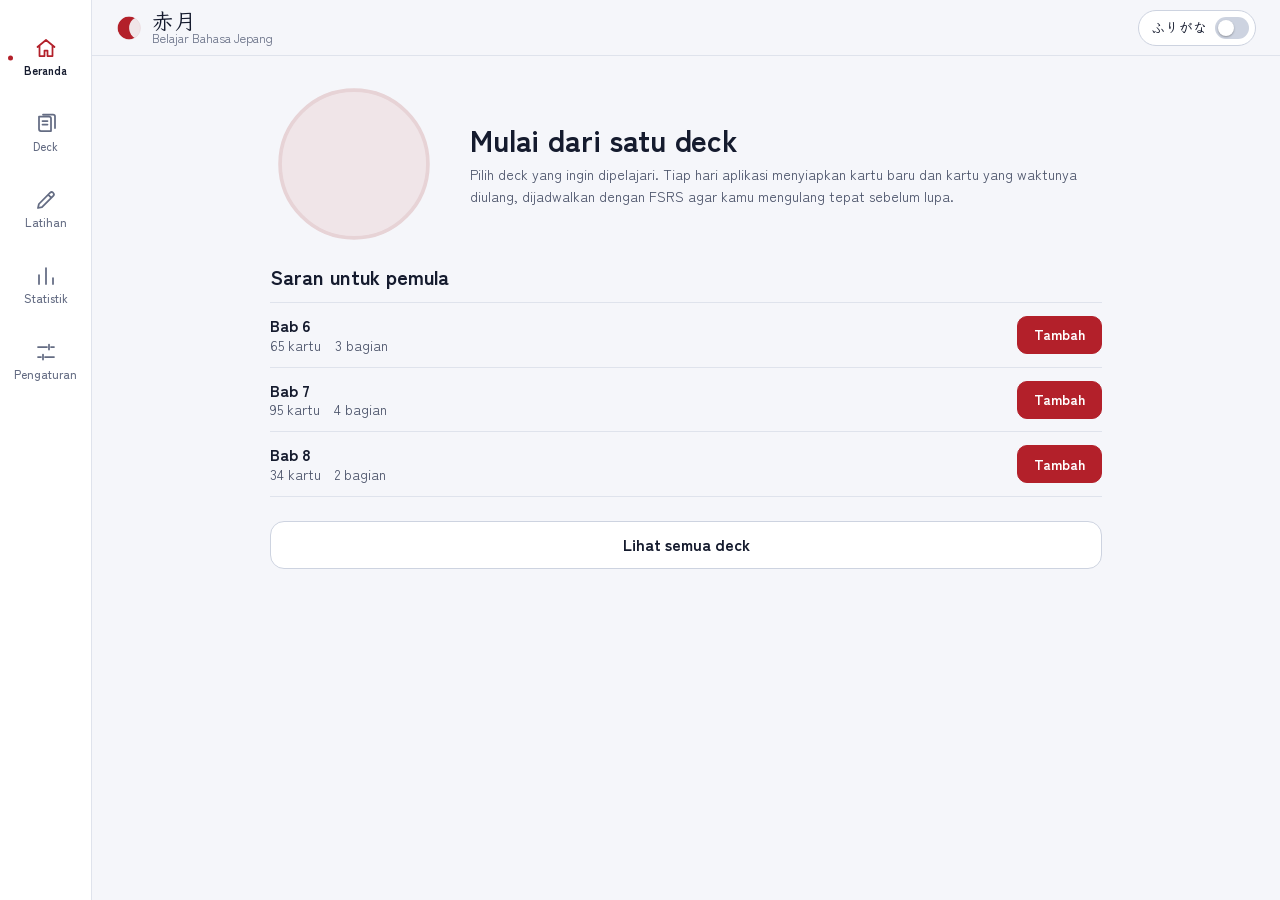
==== commit 6c920bcc: "Add files via upload" ====
--- a/index.html
+++ b/index.html
@@ -1,1117 +1,69 @@
-<!DOCTYPE html>
+<!doctype html>
 <html lang="id">
 <head>
-    <meta charset="UTF-8">
-    <meta name="viewport" content="width=device-width, initial-scale=1.0, maximum-scale=1.0, user-scalable=no">
-    <title>Belajar Bahasa Jepang - Flash Card & Pilihan Ganda</title>
-    <link rel="stylesheet" href="style.css">
+  <meta charset="utf-8">
+  <meta name="viewport" content="width=device-width, initial-scale=1, viewport-fit=cover">
+  <title>Belajar Bahasa Jepang kelas 赤月</title>
+  <meta name="description" content="Flashcard bahasa Jepang dengan jadwal ulang pintar (FSRS-7), latihan pilihan ganda, dan latihan bunpou.">
+  <meta name="theme-color" content="#f5f6fa" id="themeColor">
+  <meta name="color-scheme" content="light dark">
+  <link rel="manifest" href="manifest.webmanifest">
+  <link rel="icon" href="assets/icon.svg" type="image/svg+xml">
+  <link rel="apple-touch-icon" href="assets/icons/icon-192.png">
+  <!-- tema & versi ditetapkan sebelum halaman digambar supaya tidak berkedip -->
+  <script>
+    (function () {
+      window.FC = window.FC || {};
+      FC.BUILD = '2026.11.03';   // naikkan angka ini saat data/kode berubah (sw.js memakai versi yang sama)
+      try {
+        var s = JSON.parse(localStorage.getItem('fc.settings.v2') || '{}');
+        if (s.theme === 'dark' || s.theme === 'light') document.documentElement.setAttribute('data-theme', s.theme);
+      } catch (e) {}
+    })();
+  </script>
+  <link rel="preconnect" href="https://fonts.googleapis.com">
+  <link rel="preconnect" href="https://fonts.gstatic.com" crossorigin>
+  <link rel="stylesheet" href="https://fonts.googleapis.com/css2?family=Klee+One:wght@400;600&family=Zen+Kaku+Gothic+New:wght@400;500;700;900&display=swap">
+  <link rel="stylesheet" href="css/tokens.css">
+  <link rel="stylesheet" href="css/base.css">
+  <link rel="stylesheet" href="css/screens.css">
 </head>
 <body>
+  <header class="topbar" id="topbar"></header>
+  <main id="screens" tabindex="-1">
+    <section class="screen" id="screen-home" aria-label="Beranda"></section>
+    <section class="screen" id="screen-decks" aria-label="Deck"></section>
+    <section class="screen" id="screen-practice" aria-label="Latihan"></section>
+    <section class="screen" id="screen-stats" aria-label="Statistik"></section>
+    <section class="screen" id="screen-settings" aria-label="Pengaturan"></section>
+  </main>
+  <nav class="tabbar" id="tabbar" aria-label="Navigasi utama"></nav>
+  <div id="layers"></div>
+  <div id="toasts" aria-live="polite"></div>
+  <noscript><p style="padding:24px;font-family:sans-serif">Aplikasi ini membutuhkan JavaScript. Aktifkan JavaScript di browser lalu muat ulang halaman.</p></noscript>
 
-    <!-- TOMBOL TOGGLE FURIGANA (GLOBAL, DI ATAS SEMUA MODE) -->
-    <button id="furiganaToggleBtn" class="furigana-toggle-btn" title="Tampilkan/sembunyikan furigana di atas kanji">
-        <span>ふりがな</span><span id="furiganaToggleLabel">OFF</span>
-    </button>
-
-    <!-- MODAL PASSWORD CUSTOM -->
-    <div id="password-modal-overlay" class="modal-overlay">
-        <div class="modal-box">
-            <h3 id="modalTitle">🔒 Deck Terkunci</h3>
-            <p id="modalSubtitle">Masukkan password buat akses deck ini.</p>
-            <input type="password" id="modalPasswordInput" placeholder="Password..." autocomplete="off">
-            <p class="modal-error" id="modalError"></p>
-            <div class="modal-actions">
-                <button id="modalCancelBtn">Batal</button>
-                <button id="modalSubmitBtn">Buka 🔓</button>
-            </div>
-        </div>
-    </div>
-
-    <div id="mode-select-page" class="animate-fade">
-        <div class="main-title">Belajar Bahasa Jepang<br>kelas 赤月🔥🔥</div>
-        <div class="subtitle">Pilih mode belajar yang kamu mau dulu ya!</div>
-        <div class="mode-grid">
-            <div class="mode-card" onclick="showModeFC('A1')">
-                <span class="mode-icon">📕</span>
-                <h2>Irodori A1</h2>
-                <p>Flash card materi Irodori A1</p>
-            </div>
-            <div class="mode-card" onclick="showModeFC('A2')">
-                <span class="mode-icon">📙</span>
-                <h2>Irodori A2</h2>
-                <p>Flash card materi Irodori A2</p>
-            </div>
-            <div class="mode-card" onclick="showModeFC('A2.2')">
-                <span class="mode-icon">📒</span>
-                <h2>Irodori A2.2</h2>
-                <p>Flash card materi Irodori A2.2</p>
-            </div>
-            <div class="mode-card" onclick="showModeFC('lainnya')">
-                <span class="mode-icon">💬</span>
-                <h2>Lainnya</h2>
-                <p>Kanji, kata sifat, kata kerja, dan deck lainnya</p>
-            </div>
-            <div class="mode-card" onclick="showModeMC()">
-                <span class="mode-icon">✅</span>
-                <h2>Pilihan Ganda</h2>
-                <p>Latihan soal, pilih jawaban yang bener</p>
-            </div>
-            <div class="mode-card" onclick="showModeBP()">
-                <span class="mode-icon">📝</span>
-                <h2>Latihan Bunpou</h2>
-                <p>Latihan tata bahasa A1, A2, A2.2</p>
-            </div>
-        </div>
-    </div>
-
-    <div id="home-page-fc" class="animate-fade" style="display:none;">
-        <button class="mode-switch-btn" onclick="showModeSelect()">⬅ Ganti Mode</button>
-        <div class="main-title">Flash Card<br>kelas 赤月🔥🔥</div>
-        <div class="subtitle">
-            Pilih kategori yang ingin dihafal.<br><br>
-            <strong>Cara Main:</strong><br>
-            👆 Usap ke atas buat next soal<br>
-            👇 Usap ke bawah buat soal sebelumnya<br>
-            🃏 Ketuk kartu buat liat jawaban<br>
-            <em>(Usahakan menebak dulu!)</em>
-        </div>
-        
-                <!-- TOGGLE ARAH BELAJAR (geser / ketuk): kiri = Jepang -> Indo, kanan = Indo -> Jepang -->
-        <div class="dir-switch-wrap">
-            <div class="dir-switch-caption">ARAH BELAJAR</div>
-            <div class="dir-switch" id="dirSwitch" role="switch" aria-checked="false" tabindex="0" aria-label="Arah belajar: geser untuk ganti Jepang ke Indo atau Indo ke Jepang">
-                <div class="dir-switch-thumb" id="dirSwitchThumb"></div>
-                <div class="dir-switch-opt dir-opt-left" data-side="left">
-                    <span class="dir-main">日本語</span><span class="dir-arrow">→</span><span class="dir-main">ID</span>
-                </div>
-                <div class="dir-switch-opt dir-opt-right" data-side="right">
-                    <span class="dir-main">ID</span><span class="dir-arrow">→</span><span class="dir-main">日本語</span>
-                </div>
-            </div>
-            <div class="dir-switch-hint" id="dirSwitchHint">Soal Jepang, jawab artinya (Indo)</div>
-            <!-- checkbox asli disimpan tersembunyi biar flashcard.js tetap jalan -->
-            <input type="checkbox" id="reverse-mode" style="display:none;">
-        </div>
-
-        <div class="search-container">
-            <input type="text" id="fcSearchInput" class="search-input" placeholder="🔍 Cari deck... (misal: kanji, kata kerja, bab 5)">
-        </div>
-        <div class="no-results-msg" id="fcNoResults">Deck ga ketemu nih 😅 Coba kata kunci lain.</div>
-    
-
-        <div class="menu-grid" id="fcMenuGrid">
-            <div class="menu-card" data-category="pribadi_admin">
-                <h3>KAMUS PRIBADI</h3><span>💀 ADMIN 💀</span>
-            </div>
-              <div class="menu-card" data-category="pribadi_jimmy">
-                <h3>KAMUS PRIBADI</h3><span>JIMMY</span>
-                </div>
-              <div class="menu-card" data-category="pribadi_PADIR">
-                <h3>KAMUS PRIBADI</h3><span>PADIR</span>
-            </div>
-              <div class="menu-card" data-category="final_A2_1sampai6">
-                <h3>Irodori A2</h3><span>BAB 1-6</span>
-            </div>
-              <div class="menu-card" data-category="final_A2_7sampai12">
-                <h3>Irodori A2</h3><span>BAB 7-12</span>
-            </div>
-             <div class="menu-card" data-category="final_A2_13sampai18">
-                <h3>Irodori A2</h3><span>BAB 13-18</span>
-            </div>
-             <div class="menu-card" data-category="final_A2_1sampai18">
-                <h3>Irodori A2</h3><span>BAB 1-18</span>
-                </div>
-             <div class="menu-card" data-category="A3_1sampai6">
-                <h3>Irodori A2.2</h3><span>BAB 1-6</span>
-                </div>
-             <div class="menu-card" data-category="A3_7sampai12">
-                <h3>Irodori A2.2</h3><span>BAB 7-12</span>
-                </div>
-             <div class="menu-card" data-category="A3_13sampai18">
-                <h3>Irodori A2.2</h3><span>BAB 13-18</span>
-                </div>
-             <div class="menu-card" data-category="buah_basic">
-                <h3>果物</h3><span>Basic wajib</span>
-                </div>
-             <div class="menu-card" data-category="buah_improve">
-                <h3>果物</h3><span>N4-N3</span>
-                 </div>
-             <div class="menu-card" data-category="sayuran_basic">
-                <h3>野菜</h3><span>Basic wajib</span>
-                </div>
-             <div class="menu-card" data-category="sayuran_improve">
-                <h3>野菜</h3><span>N4-N3</span>
-            </div>
-            <div class="menu-card" data-category="kanji_n5">
-                <h3>100 Kanji N5</h3><span>Part 1</span>
-            </div>
-            <div class="menu-card" data-category="kanji_n5_p2">
-                <h3>100 Kanji N5</h3><span>Part 2</span>
-            </div>
-            <div class="menu-card" data-category="kanji_n5_p3">
-                <h3>100 Kanji N5</h3><span>Part 3</span>
-            </div>
-            <div class="menu-card" data-category="kanji_n5_p4">
-                <h3>100 Kanji N5</h3><span>Part 4</span>
-            </div>
-            <div class="menu-card" data-category="kanji_n5_p5">
-                <h3>100 Kanji N5</h3><span>Part 5</span>
-            </div>
-            <div class="menu-card" data-category="kanji_n5_p6">
-                <h3>100 Kanji N5</h3><span>Part 6</span>
-            </div>
-            <div class="menu-card" data-category="kanji_n5_p7">
-                <h3>100 Kanji N5</h3><span>Part 7</span>
-            </div>
-            <div class="menu-card" data-category="kanji_n5_p8">
-                <h3>100 Kanji N5</h3><span>Part 8</span>
-            </div>
-            <div class="menu-card" data-category="kanji_n5_p9">
-                <h3>100 Kanji N5</h3><span>Part 9</span>
-            </div>
-            <div class="menu-card" data-category="kanji_n5_p10">
-                <h3>100 Kanji N5</h3><span>Part 10</span>
-            </div>
-            <div class="menu-card" data-category="serupa_tapi_tak_sama_p1">
-                <h3>serupa tapi tak sama</h3><span>Part 1</span>
-            </div>
-            <div class="menu-card" data-category="serupa_tapi_tak_sama_p2">
-                <h3>serupa tapi tak sama</h3><span>Part 2</span>
-            </div>
-            <div class="menu-card" data-category="aneka_memakai">
-                <h3>aneka "memakai"</h3><span>memakai aja ribet njir</span>
-            </div>
-            <div class="menu-card" data-category="anggota_tubuh">
-                <h3>anggota tubuh</h3><span>wajib nih</span>
-            </div>
-            <div class="menu-card" data-category="Irodori_A1_6">
-                <h3>Irodori A1</h3><span>Bab 06</span>
-            </div>
-            <div class="menu-card" data-category="Irodori_A1_6_1">
-                <h3>Irodori A1</h3><span>Bab 06 part 1</span>
-            </div>
-            <div class="menu-card" data-category="Irodori_A1_6_2">
-                <h3>Irodori A1</h3><span>Bab 06 part 2</span>
-            </div>
-            <div class="menu-card" data-category="Irodori_A1_6_3">
-                <h3>Irodori A1</h3><span>Bab 06 part 3</span>
-            </div>
-            <div class="menu-card" data-category="Irodori_A1_7">
-                <h3>Irodori A1</h3><span>Bab 07</span>
-            </div>
-            <div class="menu-card" data-category="Irodori_A1_7_1">
-                <h3>Irodori A1</h3><span>Bab 07 part 1</span>
-            </div>
-            <div class="menu-card" data-category="Irodori_A1_7_2">
-                <h3>Irodori A1</h3><span>Bab 07 part 2</span>
-            </div>
-            <div class="menu-card" data-category="Irodori_A1_7_3">
-                <h3>Irodori A1</h3><span>Bab 07 part 3</span>
-            </div>
-            <div class="menu-card" data-category="Irodori_A1_7_4">
-                <h3>Irodori A1</h3><span>Bab 07 part 4</span>
-            </div>
-            <div class="menu-card" data-category="Irodori_A1_8">
-                <h3>Irodori A1</h3><span>Bab 08</span>
-            </div>
-            <div class="menu-card" data-category="Irodori_A1_8_1">
-                <h3>Irodori A1</h3><span>Bab 08 part 1</span>
-            </div>
-            <div class="menu-card" data-category="Irodori_A1_8_2">
-                <h3>Irodori A1</h3><span>Bab 08 part 2</span>
-            </div>
-            <div class="menu-card" data-category="Irodori_A1_9">
-                <h3>Irodori A1</h3><span>Bab 09</span>
-            </div>
-            <div class="menu-card" data-category="Irodori_A1_9_1">
-                <h3>Irodori A1</h3><span>Bab 09 part 1</span>
-            </div>
-            <div class="menu-card" data-category="Irodori_A1_9_2">
-                <h3>Irodori A1</h3><span>Bab 09 part 2</span>
-            </div>
-            <div class="menu-card" data-category="Irodori_A1_9_3">
-                <h3>Irodori A1</h3><span>Bab 09 part 3</span>
-            </div>
-            <div class="menu-card" data-category="Irodori_A1_10">
-                <h3>Irodori A1</h3><span>Bab 10</span>
-            </div>
-            <div class="menu-card" data-category="Irodori_A1_10_1">
-                <h3>Irodori A1</h3><span>Bab 10 part 1</span>
-            </div>
-            <div class="menu-card" data-category="Irodori_A1_10_2">
-                <h3>Irodori A1</h3><span>Bab 10 part 2</span>
-            </div>
-            <div class="menu-card" data-category="Irodori_A1_10_3">
-                <h3>Irodori A1</h3><span>Bab 10 part 3</span>
-            </div>
-            <div class="menu-card" data-category="Irodori_A1_11">
-                <h3>Irodori A1</h3><span>Bab 11</span>
-            </div>
-            <div class="menu-card" data-category="Irodori_A1_11_1">
-                <h3>Irodori A1</h3><span>Bab 11 part 1</span>
-            </div>
-            <div class="menu-card" data-category="Irodori_A1_11_2">
-                <h3>Irodori A1</h3><span>Bab 11 part 2</span>
-            </div>
-            <div class="menu-card" data-category="Irodori_A1_11_3">
-                <h3>Irodori A1</h3><span>Bab 11 part 3</span>
-            </div>
-            <div class="menu-card" data-category="Irodori_A1_12">
-                <h3>Irodori A1</h3><span>Bab 12</span>
-            </div>
-            <div class="menu-card" data-category="Irodori_A1_12_1">
-                <h3>Irodori A1</h3><span>Bab 12 part 1</span>
-            </div>
-            <div class="menu-card" data-category="Irodori_A1_12_2">
-                <h3>Irodori A1</h3><span>Bab 12 part 2</span>
-            </div>
-            <div class="menu-card" data-category="Irodori_A1_12_3">
-                <h3>Irodori A1</h3><span>Bab 12 part 3</span>
-            </div>
-            <div class="menu-card" data-category="Irodori_A1_13">
-                <h3>Irodori A1</h3><span>Bab 13</span>
-            </div>
-            <div class="menu-card" data-category="Irodori_A1_13_1">
-                <h3>Irodori A1</h3><span>Bab 13 part 1</span>
-            </div>
-            <div class="menu-card" data-category="Irodori_A1_13_2">
-                <h3>Irodori A1</h3><span>Bab 13 part 2</span>
-            </div>
-            <div class="menu-card" data-category="Irodori_A1_13_3">
-                <h3>Irodori A1</h3><span>Bab 13 part 3</span>
-            </div>
-            <div class="menu-card" data-category="Irodori_A1_14">
-                <h3>Irodori A1</h3><span>Bab 14</span>
-            </div>
-            <div class="menu-card" data-category="Irodori_A1_14_1">
-                <h3>Irodori A1</h3><span>Bab 14 part 1</span>
-            </div>
-            <div class="menu-card" data-category="Irodori_A1_14_2">
-                <h3>Irodori A1</h3><span>Bab 14 part 2</span>
-            </div>
-            <div class="menu-card" data-category="Irodori_A1_14_3">
-                <h3>Irodori A1</h3><span>Bab 14 part 3</span>
-            </div>
-            <div class="menu-card" data-category="Irodori_A1_15">
-                <h3>Irodori A1</h3><span>Bab 15</span>
-            </div>
-            <div class="menu-card" data-category="Irodori_A1_15_1">
-                <h3>Irodori A1</h3><span>Bab 15 part 1</span>
-            </div>
-            <div class="menu-card" data-category="Irodori_A1_15_2">
-                <h3>Irodori A1</h3><span>Bab 15 part 2</span>
-            </div>
-            <div class="menu-card" data-category="Irodori_A1_15_3">
-                <h3>Irodori A1</h3><span>Bab 15 part 3</span>
-            </div>
-            <div class="menu-card" data-category="Irodori_A1_15_4">
-                <h3>Irodori A1</h3><span>Bab 15 part 4</span>
-            </div>
-            <div class="menu-card" data-category="Irodori_A1_16">
-                <h3>Irodori A1</h3><span>Bab 16</span>
-            </div>
-            <div class="menu-card" data-category="Irodori_A1_16_1">
-                <h3>Irodori A1</h3><span>Bab 16 part 1</span>
-            </div>
-            <div class="menu-card" data-category="Irodori_A1_16_2">
-                <h3>Irodori A1</h3><span>Bab 16 part 2</span>
-            </div>
-            <div class="menu-card" data-category="Irodori_A1_16_3">
-                <h3>Irodori A1</h3><span>Bab 16 part 3</span>
-            </div>
-            <div class="menu-card" data-category="Irodori_A1_17">
-                <h3>Irodori A1</h3><span>Bab 17</span>
-                 </div>
-            <div class="menu-card" data-category="Irodori_A1_17_1">
-                <h3>Irodori A1</h3><span>Bab 17 part 1</span>
-            </div>
-            <div class="menu-card" data-category="Irodori_A1_17_2">
-                <h3>Irodori A1</h3><span>Bab 17 part 2</span>
-            </div>
-            <div class="menu-card" data-category="Irodori_A1_17_3">
-                <h3>Irodori A1</h3><span>Bab 17 part 3</span>
-            </div>
-            <div class="menu-card" data-category="Irodori_A1_17_4">
-                <h3>Irodori A1</h3><span>Bab 17 part 4</span>
-            </div>
-            <div class="menu-card" data-category="Irodori_A1_18">
-                <h3>Irodori A1</h3><span>Bab 18</span>
-            </div>
-            <div class="menu-card" data-category="Irodori_A1_18_1">
-                <h3>Irodori A1</h3><span>Bab 18 part 1</span>
-            </div>
-            <div class="menu-card" data-category="Irodori_A1_18_2">
-                <h3>Irodori A1</h3><span>Bab 18 part 2</span>
-            </div>
-            <div class="menu-card" data-category="Irodori_A2_1">
-                <h3>Irodori A2</h3><span>Bab 01</span>
-            </div>
-            <div class="menu-card" data-category="Irodori_A2_1_1">
-                <h3>Irodori A2</h3><span>Bab 01 part 1</span>
-            </div>
-            <div class="menu-card" data-category="Irodori_A2_1_2">
-                <h3>Irodori A2</h3><span>Bab 01 part 2</span>
-            </div>
-            <div class="menu-card" data-category="Irodori_A2_2">
-                <h3>Irodori A2</h3><span>Bab 02</span>
-            </div>
-            <div class="menu-card" data-category="Irodori_A2_2_1">
-                <h3>Irodori A2</h3><span>Bab 02 part 1</span>
-            </div>
-            <div class="menu-card" data-category="Irodori_A2_2_2">
-                <h3>Irodori A2</h3><span>Bab 02 part 2</span>
-            </div>
-            <div class="menu-card" data-category="Irodori_A2_2_3">
-                <h3>Irodori A2</h3><span>Bab 02 part 3</span>
-            </div>
-            <div class="menu-card" data-category="Irodori_A2_3">
-                <h3>Irodori A2</h3><span>Bab 03</span>
-            </div>
-            <div class="menu-card" data-category="Irodori_A2_3_1">
-                <h3>Irodori A2</h3><span>Bab 03 part 1</span>
-            </div>
-            <div class="menu-card" data-category="Irodori_A2_3_2">
-                <h3>Irodori A2</h3><span>Bab 03 part 2</span>
-            </div>
-            <div class="menu-card" data-category="Irodori_A2_4">
-                <h3>Irodori A2</h3><span>Bab 04</span>
-            </div>
-            <div class="menu-card" data-category="Irodori_A2_4_1">
-                <h3>Irodori A2</h3><span>Bab 04 part 1</span>
-            </div>
-            <div class="menu-card" data-category="Irodori_A2_4_2">
-                <h3>Irodori A2</h3><span>Bab 04 part 2</span>
-            </div>
-            <div class="menu-card" data-category="Irodori_A2_5">
-                <h3>Irodori A2</h3><span>Bab 05</span>
-            </div>
-            <div class="menu-card" data-category="Irodori_A2_5_1">
-                <h3>Irodori A2</h3><span>Bab 05 part 1</span>
-            </div>
-            <div class="menu-card" data-category="Irodori_A2_5_2">
-                <h3>Irodori A2</h3><span>Bab 05 part 2</span>
-            </div>
-            <div class="menu-card" data-category="Irodori_A2_5_3">
-                <h3>Irodori A2</h3><span>Bab 05 part 3</span>
-            </div>
-            <div class="menu-card" data-category="Irodori_A2_6">
-                <h3>Irodori A2</h3><span>Bab 06</span>
-            </div>
-            <div class="menu-card" data-category="Irodori_A2_6_1">
-                <h3>Irodori A2</h3><span>Bab 06 part 1</span>
-            </div>
-            <div class="menu-card" data-category="Irodori_A2_6_2">
-                <h3>Irodori A2</h3><span>Bab 06 part 2</span>
-            </div>
-            <div class="menu-card" data-category="Irodori_A2_7">
-                <h3>Irodori A2</h3><span>Bab 07</span>
-            </div>
-            <div class="menu-card" data-category="Irodori_A2_7_1">
-                <h3>Irodori A2</h3><span>Bab 07 part 1</span>
-            </div>
-            <div class="menu-card" data-category="Irodori_A2_7_2">
-                <h3>Irodori A2</h3><span>Bab 07 part 2</span>
-            </div>
-            <div class="menu-card" data-category="Irodori_A2_8">
-                <h3>Irodori A2</h3><span>Bab 08</span>
-            </div>
-            <div class="menu-card" data-category="Irodori_A2_8_1">
-                <h3>Irodori A2</h3><span>Bab 08 part 1</span>
-            </div>
-            <div class="menu-card" data-category="Irodori_A2_8_2">
-                <h3>Irodori A2</h3><span>Bab 08 part 2</span>
-            </div>
-            <div class="menu-card" data-category="Irodori_A2_9">
-                <h3>Irodori A2</h3><span>Bab 09</span>
-            </div>
-            <div class="menu-card" data-category="Irodori_A2_9_1">
-                <h3>Irodori A2</h3><span>Bab 09 part 1</span>
-            </div>
-            <div class="menu-card" data-category="Irodori_A2_9_2">
-                <h3>Irodori A2</h3><span>Bab 09 part 2</span>
-            </div>
-            <div class="menu-card" data-category="Irodori_A2_9_3">
-                <h3>Irodori A2</h3><span>Bab 09 part 3</span>
-            </div>
-            <div class="menu-card" data-category="Irodori_A2_10">
-                <h3>Irodori A2</h3><span>Bab 10</span>
-               </div>
-            <div class="menu-card" data-category="Irodori_A2_10_1">
-                <h3>Irodori A2</h3><span>Bab 10 part 1</span>
-            </div>
-            <div class="menu-card" data-category="Irodori_A2_10_2">
-                <h3>Irodori A2</h3><span>Bab 10 part 2</span>
-            </div>
-            <div class="menu-card" data-category="Irodori_A2_10_3">
-                <h3>Irodori A2</h3><span>Bab 10 part 3</span>
-            </div>
-            <div class="menu-card" data-category="Irodori_A2_11">
-                <h3>Irodori A2</h3><span>Bab 11 FULL</span>
-            </div>
-            <div class="menu-card" data-category="Irodori_A2_11_1">
-                <h3>Irodori A2</h3><span>Bab 11 part 1</span>
-              </div>
-            <div class="menu-card" data-category="Irodori_A2_11_2">
-                <h3>Irodori A2</h3><span>Bab 11 part 2</span>
-                </div>
-            <div class="menu-card" data-category="Irodori_A2_11_3">
-                <h3>Irodori A2</h3><span>Bab 11 part 3</span>
-            </div>
-            <div class="menu-card" data-category="Irodori_A2_11_4">
-                <h3>Irodori A2</h3><span>Bab 11 part 4</span>
-            </div>
-            <div class="menu-card" data-category="Irodori_A2_12">
-                <h3>Irodori A2</h3><span>Bab 12 full</span>
-              </div>
-            <div class="menu-card" data-category="Irodori_A2_12_1">
-                <h3>Irodori A2</h3><span>Bab 12 part 1</span>
-              </div>
-            <div class="menu-card" data-category="Irodori_A2_12_2">
-                <h3>Irodori A2</h3><span>Bab 12 part 2</span>
-            </div>
-            <div class="menu-card" data-category="Irodori_A2_12_3">
-                <h3>Irodori A2</h3><span>Bab 12 part 3</span>
-            </div>
-            <div class="menu-card" data-category="Irodori_A2_13">
-                <h3>Irodori A2</h3><span>Bab 13 full</span>
-              </div>
-            <div class="menu-card" data-category="Irodori_A2_13_1">
-                <h3>Irodori A2</h3><span>Bab 13 part 1</span>
-              </div>
-            <div class="menu-card" data-category="Irodori_A2_13_2">
-                <h3>Irodori A2</h3><span>Bab 13 part 2</span>
-              </div>
-            <div class="menu-card" data-category="Irodori_A2_13_3">
-                <h3>Irodori A2</h3><span>Bab 13 part 3</span>
-            </div>
-            <div class="menu-card" data-category="Irodori_A2_13_4">
-                <h3>Irodori A2</h3><span>Bab 13 part 4</span>
-            </div>
-            <div class="menu-card" data-category="Irodori_A2_14">
-                <h3>Irodori A2</h3><span>Bab 14 full</span>
-              </div>
-              <div class="menu-card" data-category="Irodori_A2_14_1">
-                <h3>Irodori A2</h3><span>Bab 14 part 1</span>
-              </div>
-            <div class="menu-card" data-category="Irodori_A2_14_2">
-                <h3>Irodori A2</h3><span>Bab 14 part 2</span>
-            </div>
-            <div class="menu-card" data-category="Irodori_A2_14_3">
-                <h3>Irodori A2</h3><span>Bab 14 part 3</span>
-            </div>
-            <div class="menu-card" data-category="Irodori_A2_15">
-                <h3>Irodori A2</h3><span>Bab 15 full</span>
-            </div>
-                        <div class="menu-card" data-category="Irodori_A2_15_1">
-                <h3>Irodori A2</h3><span>Bab 15 part 1</span>
-            </div>
-                        <div class="menu-card" data-category="Irodori_A2_15_2">
-                <h3>Irodori A2</h3><span>Bab 15 part 2</span>
-            </div>
-                        <div class="menu-card" data-category="Irodori_A2_15_3">
-                <h3>Irodori A2</h3><span>Bab 15 part 3</span>
-            </div>
-            <div class="menu-card" data-category="Irodori_A2_15_4">
-                <h3>Irodori A2</h3><span>Bab 15 part 4</span>
-            </div>
-            <div class="menu-card" data-category="Irodori_A2_16">
-                <h3>Irodori A2</h3><span>Bab 16 full</span>
-            </div>
-                        <div class="menu-card" data-category="Irodori_A2_16_1">
-                <h3>Irodori A2</h3><span>Bab 16 part 1</span>
-            </div>
-                        <div class="menu-card" data-category="Irodori_A2_16_2">
-                <h3>Irodori A2</h3><span>Bab 16 part 2</span>
-            </div>
-                        <div class="menu-card" data-category="Irodori_A2_16_3">
-                <h3>Irodori A2</h3><span>Bab 16 part 3</span>
-            </div>
-                        <div class="menu-card" data-category="Irodori_A2_16_4">
-                <h3>Irodori A2</h3><span>Bab 16 part 4</span>
-            </div>
-            <div class="menu-card" data-category="Irodori_A2_16_5">
-                <h3>Irodori A2</h3><span>Bab 16 part 5</span>
-            </div>
-            <div class="menu-card" data-category="Irodori_A2_17">
-                <h3>Irodori A2</h3><span>Bab 17 full</span>
-            </div>
-                        <div class="menu-card" data-category="Irodori_A2_17_1">
-                <h3>Irodori A2</h3><span>Bab 17 part 1</span>
-            </div>
-                        <div class="menu-card" data-category="Irodori_A2_17_2">
-                <h3>Irodori A2</h3><span>Bab 17 part 2</span>
-            </div>
-                        <div class="menu-card" data-category="Irodori_A2_17_3">
-                <h3>Irodori A2</h3><span>Bab 17 part 3</span>
-            </div>
-            <div class="menu-card" data-category="Irodori_A2_18">
-                <h3>Irodori A2</h3><span>Bab 18 full</span>
-            </div>
-                        <div class="menu-card" data-category="Irodori_A2_18_1">
-                <h3>Irodori A2</h3><span>Bab 18 part 1</span>
-            </div>
-                        <div class="menu-card" data-category="Irodori_A2_18_2">
-                <h3>Irodori A2</h3><span>Bab 18 part 2</span>
-            </div>
-                        <div class="menu-card" data-category="Irodori_A2_18_3">
-                <h3>Irodori A2</h3><span>Bab 18 part 3</span>
-            </div>
-            <div class="menu-card" data-category="Irodori_A3_1">
-                <h3>Irodori A2.2</h3><span>Bab 01</span>
-                 </div>
-            <div class="menu-card" data-category="Irodori_A3_1_1">
-                <h3>Irodori A2.2</h3><span>Bab 01 part 1</span>
-                 </div>
-            <div class="menu-card" data-category="Irodori_A3_1_2">
-                <h3>Irodori A2.2</h3><span>Bab 01 part 2</span>
-                 </div>
-            <div class="menu-card" data-category="Irodori_A3_1_3">
-                <h3>Irodori A2.2</h3><span>Bab 01 part 3</span>
-            </div>
-            <div class="menu-card" data-category="Irodori_A3_2">
-                <h3>Irodori A2.2</h3><span>Bab 02</span>
-            </div>
-            <div class="menu-card" data-category="Irodori_A3_2_1">
-                <h3>Irodori A2.2</h3><span>Bab 02 part 1</span>
-            </div>
-            <div class="menu-card" data-category="Irodori_A3_2_2">
-                <h3>Irodori A2.2</h3><span>Bab 02 part 2</span>
-            </div>
-            <div class="menu-card" data-category="Irodori_A3_2_3">
-                <h3>Irodori A2.2</h3><span>Bab 02 part 3</span>
-            </div>
-            <div class="menu-card" data-category="Irodori_A3_2_4">
-                <h3>Irodori A2.2</h3><span>Bab 02 part 4</span>
-            </div>
-            <div class="menu-card" data-category="Irodori_A3_3">
-                <h3>Irodori A2.2</h3><span>Bab 03</span>
-            </div>
-            <div class="menu-card" data-category="Irodori_A3_3_1">
-                <h3>Irodori A2.2</h3><span>Bab 03 part 1</span>
-            </div>
-            <div class="menu-card" data-category="Irodori_A3_3_2">
-                <h3>Irodori A2.2</h3><span>Bab 03 part 2</span>
-            </div>
-            <div class="menu-card" data-category="Irodori_A3_3_3">
-                <h3>Irodori A2.2</h3><span>Bab 03 part 3</span>
-            </div>
-            <div class="menu-card" data-category="Irodori_A3_3_4">
-                <h3>Irodori A2.2</h3><span>Bab 03 part 4</span>
-            </div>
-            <div class="menu-card" data-category="Irodori_A3_3_5">
-                <h3>Irodori A2.2</h3><span>Bab 03 part 5</span>
-            </div>
-            <div class="menu-card" data-category="Irodori_A3_4">
-                <h3>Irodori A2.2</h3><span>Bab 04</span>
-            </div>
-            <div class="menu-card" data-category="Irodori_A3_4_1">
-                <h3>Irodori A2.2</h3><span>Bab 04 part 1</span>
-            </div>
-            <div class="menu-card" data-category="Irodori_A3_4_2">
-                <h3>Irodori A2.2</h3><span>Bab 04 part 2</span>
-            </div>
-            <div class="menu-card" data-category="Irodori_A3_4_3">
-                <h3>Irodori A2.2</h3><span>Bab 04 part 3</span>
-            </div>
-            <div class="menu-card" data-category="Irodori_A3_4_4">
-                <h3>Irodori A2.2</h3><span>Bab 04 part 4</span>
-            </div>
-            <div class="menu-card" data-category="Irodori_A3_4_5">
-                <h3>Irodori A2.2</h3><span>Bab 04 part 5</span>
-            </div>
-            <div class="menu-card" data-category="Irodori_A3_5">
-                <h3>Irodori A2.2</h3><span>Bab 05 full</span>
-                </div>
-            <div class="menu-card" data-category="Irodori_A3_5_1">
-                <h3>Irodori A2.2</h3><span>Bab 05 part 1</span>
-                </div>
-            <div class="menu-card" data-category="Irodori_A3_5_2">
-                <h3>Irodori A2.2</h3><span>Bab 05 part 2</span>
-                </div>
-            <div class="menu-card" data-category="Irodori_A3_5_3">
-                <h3>Irodori A2.2</h3><span>Bab 05 part 3</span>
-                </div>
-            <div class="menu-card" data-category="Irodori_A3_5_4">
-                <h3>Irodori A2.2</h3><span>Bab 05 part 4</span>
-            </div>
-            <div class="menu-card" data-category="Irodori_A3_6">
-                <h3>Irodori A2.2</h3><span>Bab 06 full</span>
-                </div>
-            <div class="menu-card" data-category="Irodori_A3_6_1">
-                <h3>Irodori A2.2</h3><span>Bab 06 part 1</span>
-                </div>
-            <div class="menu-card" data-category="Irodori_A3_6_2">
-                <h3>Irodori A2.2</h3><span>Bab 06 part 2</span>
-                </div>
-            <div class="menu-card" data-category="Irodori_A3_6_3">
-                <h3>Irodori A2.2</h3><span>Bab 06 part 3</span>
-                </div>
-            <div class="menu-card" data-category="Irodori_A3_6_4">
-                <h3>Irodori A2.2</h3><span>Bab 06 part 4</span>
-                </div>
-            <div class="menu-card" data-category="Irodori_A3_6_5">
-                <h3>Irodori A2.2</h3><span>Bab 06 part 5</span>
-            </div>
-            <div class="menu-card" data-category="Irodori_A3_7">
-                <h3>Irodori A2.2</h3><span>Bab 7 Full</span>
-                </div>
-            <div class="menu-card" data-category="Irodori_A3_7_1">
-                <h3>Irodori A2.2</h3><span>Bab 7 part 1</span>
-                </div>
-            <div class="menu-card" data-category="Irodori_A3_7_2">
-                <h3>Irodori A2.2</h3><span>Bab 7 part 2</span>
-                </div>
-            <div class="menu-card" data-category="Irodori_A3_7_3">
-                <h3>Irodori A2.2</h3><span>Bab 7 part 3</span>
-                </div>
-            <div class="menu-card" data-category="Irodori_A3_7_4">
-                <h3>Irodori A2.2</h3><span>Bab 7 part 4</span>
-                </div>
-            <div class="menu-card" data-category="Irodori_A3_7_5">
-                <h3>Irodori A2.2</h3><span>Bab 7 part 5</span>
-            </div>
-            <div class="menu-card" data-category="Irodori_A3_8">
-                <h3>Irodori A2.2</h3><span>Bab 8 full</span>
-                                </div>
-            <div class="menu-card" data-category="Irodori_A3_8_1">
-                <h3>Irodori A2.2</h3><span>Bab 8 part 1</span>
-                                </div>
-            <div class="menu-card" data-category="Irodori_A3_8_2">
-                <h3>Irodori A2.2</h3><span>Bab 8 part 2</span>
-                </div>
-            <div class="menu-card" data-category="Irodori_A3_8_3">
-                <h3>Irodori A2.2</h3><span>Bab 8 part 3</span>
-            </div>
-            <div class="menu-card" data-category="Irodori_A3_8_4">
-                <h3>Irodori A2.2</h3><span>Bab 8 part 4</span>
-            </div>
-            <div class="menu-card" data-category="Irodori_A3_8_5">
-                <h3>Irodori A2.2</h3><span>Bab 8 part 5</span>
-            </div>
-            <div class="menu-card" data-category="Irodori_A3_9">
-                <h3>Irodori A2.2</h3><span>Bab 9 full</span>
-                                </div>
-            <div class="menu-card" data-category="Irodori_A3_9_1">
-                <h3>Irodori A2.2</h3><span>Bab 9 part 1</span>
-                                </div>
-            <div class="menu-card" data-category="Irodori_A3_9_2">
-                <h3>Irodori A2.2</h3><span>Bab 9 part 2</span>
-                </div>
-            <div class="menu-card" data-category="Irodori_A3_9_3">
-                <h3>Irodori A2.2</h3><span>Bab 9 part 3</span>
-            </div>
-            <div class="menu-card" data-category="Irodori_A3_9_4">
-                <h3>Irodori A2.2</h3><span>Bab 9 part 4</span>
-            </div>
-            <div class="menu-card" data-category="Irodori_A3_9_5">
-                <h3>Irodori A2.2</h3><span>Bab 9 part 5</span>
-            </div>
-            <div class="menu-card" data-category="Irodori_A3_10">
-                <h3>Irodori A2.2</h3><span>Bab 10 full</span>
-                </div>
-            <div class="menu-card" data-category="Irodori_A3_10_1">
-                <h3>Irodori A2.2</h3><span>Bab 10 part 1</span>
-                </div>
-            <div class="menu-card" data-category="Irodori_A3_10_2">
-                <h3>Irodori A2.2</h3><span>Bab 10 part 2</span>
-                </div>
-            <div class="menu-card" data-category="Irodori_A3_10_3">
-                <h3>Irodori A2.2</h3><span>Bab 10 part 3</span>
-            </div>
-            <div class="menu-card" data-category="Irodori_A3_10_4">
-                <h3>Irodori A2.2</h3><span>Bab 10 part 4</span>
-            </div>
-            <div class="menu-card" data-category="Irodori_A3_11">
-                <h3>Irodori A2.2</h3><span>Bab 11 full</span>
-                </div>
-            <div class="menu-card" data-category="Irodori_A3_11_1">
-                <h3>Irodori A2.2</h3><span>Bab 11 part 1</span>
-                </div>
-            <div class="menu-card" data-category="Irodori_A3_11_2">
-                <h3>Irodori A2.2</h3><span>Bab 11 part 2</span>
-                </div>
-            <div class="menu-card" data-category="Irodori_A3_11_3">
-                <h3>Irodori A2.2</h3><span>Bab 11 part 3</span>
-            </div>
-            <div class="menu-card" data-category="Irodori_A3_11_4">
-                <h3>Irodori A2.2</h3><span>Bab 11 part 4</span>
-            </div>
-            <div class="menu-card" data-category="Irodori_A3_11_5">
-                <h3>Irodori A2.2</h3><span>Bab 11 part 5</span>
-            </div>
-            <div class="menu-card" data-category="Irodori_A3_12">
-                <h3>Irodori A2.2</h3><span>Bab 12 full</span>
-                 </div>
-            <div class="menu-card" data-category="Irodori_A3_12_1">
-                <h3>Irodori A2.2</h3><span>Bab 12 part 1</span>
-                 </div>
-            <div class="menu-card" data-category="Irodori_A3_12_2">
-                <h3>Irodori A2.2</h3><span>Bab 12 part 2</span>
-                </div>
-            <div class="menu-card" data-category="Irodori_A3_12_3">
-                <h3>Irodori A2.2</h3><span>Bab 12 part 3</span>
-            </div>
-            <div class="menu-card" data-category="Irodori_A3_12_4">
-                <h3>Irodori A2.2</h3><span>Bab 12 part 4</span>
-            </div>
-            <div class="menu-card" data-category="Irodori_A3_12_5">
-                <h3>Irodori A2.2</h3><span>Bab 12 part 5</span>
-            </div>
-            <div class="menu-card" data-category="Irodori_A3_12_6">
-                <h3>Irodori A2.2</h3><span>Bab 12 part 6</span>
-            </div>
-            <div class="menu-card" data-category="Irodori_A3_13">
-                <h3>Irodori A2.2</h3><span>Bab 13 full</span>
-                </div>
-            <div class="menu-card" data-category="Irodori_A3_13_1">
-                <h3>Irodori A2.2</h3><span>Bab 13 part 1</span>
-                   </div>
-            <div class="menu-card" data-category="Irodori_A3_13_2">
-                <h3>Irodori A2.2</h3><span>Bab 13 part 2</span>
-                   </div>
-            <div class="menu-card" data-category="Irodori_A3_13_3">
-                <h3>Irodori A2.2</h3><span>Bab 13 part 3</span>
-                   </div>
-            <div class="menu-card" data-category="Irodori_A3_13_4">
-                <h3>Irodori A2.2</h3><span>Bab 13 part 4</span>
-                </div>
-            <div class="menu-card" data-category="Irodori_A3_14">
-                <h3>Irodori A2.2</h3><span>Bab 14</span>
-                 </div>
-            <div class="menu-card" data-category="Irodori_A3_14_1">
-                <h3>Irodori A2.2</h3><span>Bab 14 part 1</span>
-                </div>
-            <div class="menu-card" data-category="Irodori_A3_14_2">
-                <h3>Irodori A2.2</h3><span>Bab 14 part 2</span>
-                </div>
-            <div class="menu-card" data-category="Irodori_A3_14_3">
-                <h3>Irodori A2.2</h3><span>Bab 14 part 3</span>
-                </div>
-            <div class="menu-card" data-category="Irodori_A3_14_4">
-                <h3>Irodori A2.2</h3><span>Bab 14 part 4</span>
-                </div>
-            <div class="menu-card" data-category="Irodori_A3_14_5">
-                <h3>Irodori A2.2</h3><span>Bab 14 part 5</span>
-                </div>
-            <div class="menu-card" data-category="Irodori_A3_14_6">
-                <h3>Irodori A2.2</h3><span>Bab 14 part 6</span>
-                </div>
-            <div class="menu-card" data-category="Irodori_A3_15">
-                <h3>Irodori A2.2</h3><span>Bab 15 full</span>
-                 </div>
-            <div class="menu-card" data-category="Irodori_A3_15_1">
-                <h3>Irodori A2.2</h3><span>Bab 15 part 1</span>
-                 </div>
-            <div class="menu-card" data-category="Irodori_A3_15_2">
-                <h3>Irodori A2.2</h3><span>Bab 15 part 2</span>
-                 </div>
-            <div class="menu-card" data-category="Irodori_A3_15_3">
-                <h3>Irodori A2.2</h3><span>Bab 15 part 3</span>
-                 </div>
-            <div class="menu-card" data-category="Irodori_A3_15_4">
-                <h3>Irodori A2.2</h3><span>Bab 15 part 4</span>
-                 </div>
-            <div class="menu-card" data-category="Irodori_A3_15_5">
-                <h3>Irodori A2.2</h3><span>Bab 15 part 5</span>
-                </div>
-            <div class="menu-card" data-category="Irodori_A3_16">
-                <h3>Irodori A2.2</h3><span>Bab 16 full</span>
-                </div>
-            <div class="menu-card" data-category="Irodori_A3_16_1">
-                <h3>Irodori A2.2</h3><span>Bab 16 part 1</span>
-                </div>
-            <div class="menu-card" data-category="Irodori_A3_16_2">
-                <h3>Irodori A2.2</h3><span>Bab 16 part 2</span>
-                </div>
-            <div class="menu-card" data-category="Irodori_A3_16_3">
-                <h3>Irodori A2.2</h3><span>Bab 16 part 3</span>
-                </div>
-            <div class="menu-card" data-category="Irodori_A3_16_4">
-                <h3>Irodori A2.2</h3><span>Bab 16 part 4</span>
-                </div>
-            <div class="menu-card" data-category="Irodori_A3_16_5">
-                <h3>Irodori A2.2</h3><span>Bab 16 part 5</span>
-                </div>
-            <div class="menu-card" data-category="Irodori_A3_16_6">
-                <h3>Irodori A2.2</h3><span>Bab 16 part 6</span>
-                </div>
-            <div class="menu-card" data-category="Irodori_A3_16_7">
-                <h3>Irodori A2.2</h3><span>Bab 16 part 7</span>
-                </div>
-            <div class="menu-card" data-category="Irodori_A3_16_8">
-                <h3>Irodori A2.2</h3><span>Bab 16 part 8</span>
-                </div>
-            <div class="menu-card" data-category="Irodori_A3_16_9">
-                <h3>Irodori A2.2</h3><span>Bab 16 part 9</span>
-                </div>
-            <div class="menu-card" data-category="Irodori_A3_17">
-                <h3>Irodori A2.2</h3><span>Bab 17</span>
-                </div>
-            <div class="menu-card" data-category="Irodori_A3_18">
-                <h3>Irodori A2.2</h3><span>Bab 18</span>
-                </div>
-            <div class="menu-card" data-category="Irodori_A3_18_1">
-                <h3>Irodori A2.2</h3><span>Bab 18 part 1</span>
-                </div>
-            <div class="menu-card" data-category="Irodori_A3_18_2">
-                <h3>Irodori A2.2</h3><span>Bab 18 part 2</span>
-              </div>
-            <div class="menu-card" data-category="kanji_idri_12">
-                <h3>Kanji A2</h3><span>bab 12</span>
-                </div>
-            <div class="menu-card" data-category="kanji_idr_A22_7">
-                <h3>Kanji A2.2</h3><span>bab 7 Full</span>
-                </div>
-            <div class="menu-card" data-category="kanji_idr_A22_7_1">
-                <h3>Kanji A2.2</h3><span>bab 7 part 1</span>
-                </div>
-            <div class="menu-card" data-category="kanji_idr_A22_7_2">
-                <h3>Kanji A2.2</h3><span>bab 7 part 2</span>
-                </div>
-            <div class="menu-card" data-category="kanji_idr_A22_7_3">
-                <h3>Kanji A2.2</h3><span>bab 7 part 3</span>
-                </div>
-            <div class="menu-card" data-category="kanji_idr_A22_7_4">
-                <h3>Kanji A2.2</h3><span>bab 7 part 4</span>
-                </div>
-            <div class="menu-card" data-category="kanji_idr_A22_7_5">
-                <h3>Kanji A2.2</h3><span>bab 7 part 5</span>
-            </div>
-            <div class="menu-card" data-category="keterangan_waktu">
-                <h3>Keterangan waktu</h3><span>basic wajib</span>
-            </div>
-            <div class="menu-card" data-category="kata_kerja_P1">
-                <h3>kata kerja</h3><span>part 1</span>
-            </div>
-            <div class="menu-card" data-category="kata_kerja_P2">
-                <h3>kata kerja</h3><span>part 2</span>
-            </div>
-            <div class="menu-card" data-category="kata_kerja_P3">
-                <h3>kata kerja</h3><span>part 3</span>
-            </div>
-            <div class="menu-card" data-category="kata_kerja_P4">
-                <h3>kata kerja</h3><span>part 4</span>
-            </div>
-            <div class="menu-card" data-category="kata_kerja_P5">
-                <h3>kata kerja</h3><span>part 5</span>
-            </div>
-            <div class="menu-card" data-category="kata_kerja_P6">
-                <h3>kata kerja</h3><span>part 6</span>
-            </div>
-            <div class="menu-card" data-category="kata_sifat">
-                <h3>kata sifat</h3><span>part 1</span>
-            </div>
-            <div class="menu-card" data-category="kata_sifat_P1">
-                <h3>kata sifat</h3><span>part 2</span>
-            </div>
-            <div class="menu-card" data-category="kata_sifat_P2">
-                <h3>kata sifat</h3><span>part 3</span>
-            </div>
-            <div class="menu-card" data-category="kata_sifat_P3">
-                <h3>kata sifat</h3><span>part 4</span>
-            </div>
-            <div class="menu-card" data-category="kata_benda">
-                <h3>kata benda</h3><span>N5-N3(tipis)</span>
-            </div>
-            <div class="menu-card" data-category="kanji_N5_P1">
-                <h3>50 kanji N5</h3><span>Part 1</span>
-            </div>
-            <div class="menu-card" data-category="kanji_N5_P2">
-                <h3>50 kanji N5</h3><span>Part 2</span>
-            </div>
-            <div class="menu-card" data-category="kanji_N5_P3">
-                <h3>50 kanji N5</h3><span>Part 3</span>
-            </div>
-            <div class="menu-card" data-category="kanji_N5_P4">
-                <h3>50 kanji N5</h3><span>Part 4</span>
-            </div>
-            <div class="menu-card" data-category="kanji_N5_P5">
-                <h3>50 kanji N5</h3><span>Part 5</span>
-            </div>
-            <div class="menu-card" data-category="kanji_N5_P6">
-                <h3>50 kanji N5-4</h3><span>Part 6</span>
-            </div>
-            <div class="menu-card" data-category="kanji_N5_P7">
-                <h3>50 kanji N5-4</h3><span>Part 7</span>
-            </div>
-            <div class="menu-card" data-category="kanji_N5_P8">
-                <h3>50 kanji N5-4</h3><span>Part 8</span>
-            </div>
-            <div class="menu-card" data-category="kanji_N5_P9">
-                <h3>50 kanji N5-4</h3><span>Part 9</span>
-            </div>
-            <div class="menu-card" data-category="kanji_N5_P10">
-                <h3>50 kanji N5-4</h3><span>Part 10</span>
-            </div>
-            <div class="menu-card" data-category="kenjougo">
-                <h3>謙譲語</h3><span>merendahkan diri</span>
-            </div>
-            <div class="menu-card" data-category="sonkeigo">
-                <h3>尊敬語</h3><span>menaikkan lawan bicara.</span>
-                            </div>
-            <div class="menu-card" data-category="Sh218">
-                <h3>8888</h3><span>0909</span>
-                            </div>
-            <div class="menu-card" data-category="8880">
-                <h3>1SF56</h3><span>H1H</span>
-            </div>
-        </div>
-    </div>
-
-    <div id="home-page-mc" class="animate-fade" style="display:none;">
-        <button class="mode-switch-btn" onclick="showModeSelect()">⬅ Ganti Mode</button>
-        <div class="main-title">Shiken Pilihan Ganda<br>kelas 赤月🔥🔥</div>
-        <div class="subtitle">
-            Pilih kategori yang ingin dilatih.<br><br>
-            <strong>Cara Main:</strong><br>
-            Baca pertanyaan di atas, lalu<br>
-            pilih jawaban yang bener di bawah!
-        </div>
-        
-        <div class="search-container">
-            <input type="text" id="mcSearchInput" class="search-input" placeholder="🔍 Cari deck...">
-        </div>
-        <div class="no-results-msg" id="mcNoResults">Deck ga ketemu nih 😅 Coba kata kunci lain.</div>
-
-        <div class="menu-grid" id="mcMenuGrid">
-                    <div class="menu-card" data-category="Irodori_A2_07">
-                <h3>Shiken kanji</h3><span>Irodori A2 bab 07</span>
-            </div>
-                    <div class="menu-card" data-category="Irodori_A2_08">
-                <h3>Shiken kanji</h3><span>Irodori A2 bab 08</span>
-            </div>
-            <div class="menu-card" data-category="kanji_n5">
-                <h3>Shiken kanji</h3><span>Irodori A2 bab 09</span>
-            </div>
-            <div class="menu-card" data-category="kanji_n5_p2">
-                <h3>Shiken bunpou</h3><span>Irodori A2 bab 09</span>
-               </div>
-            <div class="menu-card" data-category="Irodori_A2_10">
-                <h3>Shiken kanji</h3><span>Irodori A2 bab 10</span>
-            </div>
-                        <div class="menu-card" data-category="Irodori_A2_11">
-                <h3>Shiken kanji</h3><span>Irodori A2 bab 11</span>
-            </div>
-                <div class="menu-card" data-category="Irodori_A2_12">
-                <h3>Shiken kanji</h3><span>Irodori A2 bab 12</span>
-            </div>
-                <div class="menu-card" data-category="IrodoriA2_bunpou_13">
-                <h3>Shiken bunpou</h3><span>Irodori A2 bab 13</span>
-            </div>
-                <div class="menu-card" data-category="IrodoriA2_bunpou_14">
-                <h3>Shiken bunpou</h3><span>Irodori A2 bab 14</span>
-            </div>
-                <div class="menu-card" data-category="IrodoriA2_bunpou_15">
-                <h3>Shiken bunpou</h3><span>Irodori A2 bab 15</span>
-            </div>
-                <div class="menu-card" data-category="partikel_penempatan_1">
-                <h3>Latihan Partikel</h3><span>Penempatan は・が・を・に dll + kombo</span>
-                </div>
-                <div class="menu-card" data-category="shiken_bunpou_a3_bab18">
-                <h3>shiken bunpou</h3><span>A2.2 第18課</span>
-              </div>
-                <div class="menu-card" data-category="shiken_bunpou_A2">
-                <h3>Shiken</h3><span>A2</span>
-                </div>
-                <div class="menu-card" data-category="shiken_bunpou_A3_1318">
-                <h3>Shiken bunpou</h3><span>A2.2 13-18</span>
-            </div>
-        </div>
-    </div>
-
-    <div id="home-page-bp" class="animate-fade" style="display:none;">
-        <button class="mode-switch-btn" onclick="showModeSelect()">⬅ Ganti Mode</button>
-        <div class="main-title">Latihan Bunpou<br>kelas 赤月🔥🔥</div>
-        <div class="subtitle">
-            Pilih level yang mau dilatih.<br><br>
-            <strong>Cara Main:</strong><br>
-            📝 Pilih bunpou atau satu bab buat dites<br>
-            🔀 Atau langsung latihan campuran<br>
-            💾 Progres tersimpan di browser ini
-        </div>
-
-        <div class="mode-grid">
-            <div class="mode-card" onclick="openBunpou('a1')">
-                <span class="mode-icon">📕</span>
-                <h2>Irodori A1</h2>
-                <p>入門 · bab 3-18</p>
-            </div>
-            <div class="mode-card" onclick="openBunpou('a2')">
-                <span class="mode-icon">📙</span>
-                <h2>Irodori A2</h2>
-                <p>初級1 · bab 1-18</p>
-            </div>
-            <div class="mode-card" onclick="openBunpou('a22')">
-                <span class="mode-icon">📒</span>
-                <h2>Irodori A2.2</h2>
-                <p>初級2 · bab 1-18</p>
-            </div>
-        </div>
-    </div>
-
-    <div id="quiz-page" class="animate-fade">
-        <div class="quiz-header">
-            <div class="quiz-topbar">
-                <div class="title" id="quizDeckTitle">-</div>
-                <div class="quiz-score-pill">
-                    <span class="dot-correct">●</span><span id="quizScoreCorrect">0</span>
-                    <span style="color:#444;">/</span>
-                    <span class="dot-wrong">●</span><span id="quizScoreWrong">0</span>
-                </div>
-            </div>
-            <div id="quizCounter">1 / 0</div>
-            <div class="quiz-progress-track">
-                <div class="quiz-progress-fill" id="quizProgressFill"></div>
-            </div>
-        </div>
-
-        <div class="question-box" id="questionBox">
-            <!-- Pertanyaan muncul di sini -->
-        </div>
-
-        <div class="prompt-text">Pilih jawaban yang benar</div>
-
-        <div class="options-grid" id="optionsGrid">
-            <!-- Pilihan ganda di-generate lewat JS -->
-        </div>
-
-        <div class="controls">
-            <button id="quizBackBtn" class="back-btn">⬅ Kembali ke Menu</button>
-        </div>
-    </div>
-
-    <div id="flashcard-page" class="animate-fade">
-        <div class="title" id="fcDeckTitle">-</div>
-        <div id="fcCounter">1 / 0</div>
-
-        <div class="card-container" id="cardContainer"></div>
-
-        <div class="controls">
-            <button id="fcShuffleBtn">🎲 Acak Kartu</button>
-            <button id="fcDoneBtn" class="done-btn">✅ Sudah Hafal</button>
-            <button id="fcBackBtn" class="back-btn">⬅ Kembali ke Menu</button>
-        </div>
-    </div>
-
-
-    <!-- LATIHAN BUNPOU: halaman mandiri di folder bunpou/, ditampilkan layar penuh lewat iframe -->
-    <div id="bunpou-overlay" class="bp-overlay" role="dialog" aria-modal="true" aria-label="Latihan Bunpou" style="display:none;">
-        <div class="bp-bar">
-            <button class="bp-back" onclick="closeBunpou()">⬅ Kembali ke Menu</button>
-            <span class="bp-bar-title" id="bpBarTitle">Latihan Bunpou</span>
-        </div>
-        <iframe id="bunpouFrame" class="bp-frame" title="Latihan Bunpou" src="about:blank"></iframe>
-    </div>
-
-    <!-- urutan pemanggilan script HARUS tetap seperti ini: data dulu baru logic -->
-    <script src="js/nav.js"></script>
-
-    <script src="js/quiz-data.js"></script>
-    <script src="js/quiz.js"></script>
-
-    <script src="js/flashcard-data.js"></script>
-    <script src="js/flashcard.js"></script>
-
-    <script src="js/furigana.js"></script>
+  <!-- data kecil di awal; isi kartu & soal diunduh per deck saat dibutuhkan -->
+  <script src="data/manifest.js"></script>
+  <script src="data/locks.js"></script>
+  <!-- inti -->
+  <script src="js/core/util.js"></script>
+  <script src="js/core/fsrs.js"></script>
+  <script src="js/core/scheduler.js"></script>
+  <script src="js/core/store.js"></script>
+  <script src="js/core/data.js"></script>
+  <script src="js/core/session.js"></script>
+  <script src="js/core/furigana-data.js"></script>
+  <script src="js/core/furigana.js"></script>
+  <script src="js/core/tts.js"></script>
+  <!-- antarmuka -->
+  <script src="js/ui/kit.js"></script>
+  <script src="js/ui/cardface.js"></script>
+  <script src="js/ui/app.js"></script>   <!-- kerangka + rute; layar di bawah mendaftar ke FC.app -->
+  <script src="js/ui/home.js"></script>
+  <script src="js/ui/decks.js"></script>
+  <script src="js/ui/study.js"></script>
+  <script src="js/ui/practice.js"></script>
+  <script src="js/ui/stats.js"></script>
+  <script src="js/ui/settings.js"></script>
 </body>
 </html>
--- a/css/tokens.css
+++ b/css/tokens.css
@@ -0,0 +1,113 @@
+/* =====================================================================
+   css/tokens.css — IDENTITAS VISUAL (palet, huruf, jarak). Semua warna & ukuran lain mengacu ke sini.
+
+   Arah desain — "buku tulis kanji di bawah bulan merah":
+   • Kertas bergaris biru-keabuan (siang) / langit nila (malam), tinta nila, dan satu warna cap (hanko) merah shu.
+     Nila & merah sama dengan halaman bunpou, jadi seluruh aplikasi terasa satu keluarga.
+   • Satu hal yang diingat: BULAN MERAH (赤月) di Beranda — makin banyak kartu hari ini selesai, makin penuh bulannya.
+     Sisanya sengaja tenang: daftar seperti daftar isi buku (bukan tumpukan kartu seragam), garis tipis, sedikit bayangan.
+   • Huruf: Klee One (gaya tulisan tangan buku pelajaran sekolah Jepang) untuk teks Jepang di kartu;
+     Zen Kaku Gothic New untuk semua teks antarmuka. Hanya dua keluarga.
+   • Warna status mengikuti kebiasaan Anki supaya cepat dikenali: baru = biru, belajar = merah, review = hijau.
+   ===================================================================== */
+:root {
+  color-scheme: light;
+  /* kertas & tinta */
+  --paper: #f5f6fa;
+  --surface: #ffffff;
+  --surface-2: #eef0f6;
+  --ink: #151b2e;
+  --ink-2: #474f66;
+  --ink-3: #646c83;
+  --line: #dfe3ec;
+  --line-2: #cdd3e0;
+  /* merek */
+  --indigo: #243f7a;
+  --indigo-soft: #e4eaf6;
+  --seal: #b3202a;
+  --seal-ink: #ffffff;
+  --seal-soft: #f8e5e7;
+  --moon-track: #e7d3d6; --moon-body: #f0e5e8;
+  /* status & nilai */
+  --c-new: #2b5ba8;      --c-new-soft: #e3ecf9;
+  --c-learn: #b3202a;    --c-learn-soft: #f8e5e7;
+  --c-review: #2a7a56;   --c-review-soft: #e0f1e9;
+  --g-again: #b3202a;    --g-again-soft: #f8e5e7;
+  --g-hard: #9a5f0c;     --g-hard-soft: #f9ecd3;
+  --g-good: #2a7a56;     --g-good-soft: #e0f1e9;
+  --g-easy: #2b5ba8;     --g-easy-soft: #e3ecf9;
+  --gold: #8a6411;       --gold-soft: #f6ecd0;
+  /* pengaman */
+  --focus: #243f7a;
+  --overlay: rgba(14, 20, 38, 0.5);
+  --shadow-float: 0 10px 34px rgba(14, 20, 38, 0.18), 0 2px 8px rgba(14, 20, 38, 0.08);
+
+  /* huruf */
+  --f-ui: 'Zen Kaku Gothic New', 'Hiragino Sans', 'Hiragino Kaku Gothic ProN', 'Noto Sans JP', 'Yu Gothic UI', 'Yu Gothic', Meiryo, system-ui, -apple-system, 'Segoe UI', Roboto, sans-serif;
+  --f-jp: 'Klee One', 'Hiragino Maru Gothic ProN', 'Zen Kaku Gothic New', 'Hiragino Sans', 'Noto Sans JP', 'Yu Gothic', Meiryo, sans-serif;
+  --t-caption: 0.78rem;
+  --t-small: 0.875rem;
+  --t-body: 1rem;
+  --t-lead: 1.125rem;
+  --t-h2: 1.25rem;
+  --t-h1: 1.75rem;
+
+  /* bentuk & jarak (radius sengaja bertingkat sesuai peran) */
+  --r-xs: 6px; --r-sm: 10px; --r-md: 14px; --r-lg: 20px; --r-xl: 26px; --r-pill: 999px;
+  --s1: 4px; --s2: 8px; --s3: 12px; --s4: 16px; --s5: 24px; --s6: 32px; --s7: 48px;
+  --gutter: 16px;
+  --tabbar-h: 64px;
+  --safe-b: env(safe-area-inset-bottom, 0px);
+  --safe-t: env(safe-area-inset-top, 0px);
+  --ease: cubic-bezier(0.2, 0.7, 0.2, 1);
+}
+
+/* malam: langit nila, bulan merah menyala */
+:root[data-theme='dark'] {
+  color-scheme: dark;
+  --paper: #0d1322;
+  --surface: #141b30;
+  --surface-2: #1a2340;
+  --ink: #e8ebf4;
+  --ink-2: #aab3ca;
+  --ink-3: #8c96b0;
+  --line: #252f4d;
+  --line-2: #33406a;
+  --indigo: #9db2e6;
+  --indigo-soft: #1c2748;
+  --seal: #e0434b;
+  --seal-ink: #1a0709;
+  --seal-soft: #3a1820;
+  --moon-track: #2d2a41; --moon-body: #1a1d36;
+  --c-new: #86a9ee;      --c-new-soft: #1b2849;
+  --c-learn: #ff8089;    --c-learn-soft: #3a1820;
+  --c-review: #63c89e;   --c-review-soft: #12352a;
+  --g-again: #ff8089;    --g-again-soft: #3a1820;
+  --g-hard: #e6ad52;     --g-hard-soft: #3b2c10;
+  --g-good: #63c89e;     --g-good-soft: #12352a;
+  --g-easy: #86a9ee;     --g-easy-soft: #1b2849;
+  --gold: #e6c05a;       --gold-soft: #3a3014;
+  --focus: #9db2e6;
+  --overlay: rgba(4, 7, 16, 0.66);
+  --shadow-float: 0 12px 38px rgba(0, 0, 0, 0.55), 0 2px 8px rgba(0, 0, 0, 0.35);
+}
+@media (prefers-color-scheme: dark) {
+  :root:not([data-theme='light']) {
+    color-scheme: dark;
+    --paper: #0d1322; --surface: #141b30; --surface-2: #1a2340;
+    --ink: #e8ebf4; --ink-2: #aab3ca; --ink-3: #8c96b0;
+    --line: #252f4d; --line-2: #33406a;
+    --indigo: #9db2e6; --indigo-soft: #1c2748;
+    --seal: #e0434b; --seal-ink: #1a0709; --seal-soft: #3a1820; --moon-track: #2d2a41; --moon-body: #1a1d36;
+    --c-new: #86a9ee; --c-new-soft: #1b2849; --c-learn: #ff8089; --c-learn-soft: #3a1820; --c-review: #63c89e; --c-review-soft: #12352a;
+    --g-again: #ff8089; --g-again-soft: #3a1820; --g-hard: #e6ad52; --g-hard-soft: #3b2c10;
+    --g-good: #63c89e; --g-good-soft: #12352a; --g-easy: #86a9ee; --g-easy-soft: #1b2849;
+    --gold: #e6c05a; --gold-soft: #3a3014; --focus: #9db2e6;
+    --overlay: rgba(4, 7, 16, 0.66);
+    --shadow-float: 0 12px 38px rgba(0, 0, 0, 0.55), 0 2px 8px rgba(0, 0, 0, 0.35);
+  }
+}
+
+@media (min-width: 900px) {
+  :root { --gutter: 24px; }
+}
--- a/css/base.css
+++ b/css/base.css
@@ -0,0 +1,226 @@
+/* =====================================================================
+   css/base.css — dasar & komponen bersama: reset, kerangka aplikasi (bilah atas, tab bawah / rel samping),
+   tombol, form, lembar (sheet), dialog, toast, lencana, bilah kemajuan.
+   ===================================================================== */
+*, *::before, *::after { box-sizing: border-box; }
+html { -webkit-text-size-adjust: 100%; text-size-adjust: 100%; scroll-padding-top: 64px; }
+body {
+  margin: 0; background: var(--paper); color: var(--ink);
+  font-family: var(--f-ui); font-size: var(--t-body); line-height: 1.55;
+  -webkit-font-smoothing: antialiased; -webkit-tap-highlight-color: transparent;
+  overflow-wrap: anywhere;
+}
+h1, h2, h3, h4, p, ul, ol, figure { margin: 0; }
+ul, ol { padding: 0; list-style: none; }
+button, input, select, textarea { font: inherit; color: inherit; }
+button { background: none; border: 0; padding: 0; cursor: pointer; touch-action: manipulation; text-align: inherit; }
+a { color: var(--indigo); }
+img, svg { display: block; max-width: 100%; }
+[hidden] { display: none !important; }
+:focus-visible { outline: 2px solid var(--focus); outline-offset: 2px; border-radius: 4px; }
+::selection { background: var(--seal-soft); color: var(--ink); }
+.jp { font-family: var(--f-jp); }
+.num { font-variant-numeric: tabular-nums; }
+.muted { color: var(--ink-2); }
+.faint { color: var(--ink-3); }
+.small { font-size: var(--t-small); }
+.caption { font-size: var(--t-caption); }
+.sr-only { position: absolute !important; width: 1px; height: 1px; padding: 0; margin: -1px; overflow: hidden; clip: rect(0 0 0 0); white-space: nowrap; border: 0; }
+.ico { width: 24px; height: 24px; flex: none; fill: none; stroke: currentColor; stroke-width: 1.75; stroke-linecap: round; stroke-linejoin: round; }
+.ico.sm { width: 18px; height: 18px; }
+.ico.fill { fill: currentColor; stroke: none; }
+
+/* ---------- kerangka ---------- */
+.topbar {
+  position: sticky; top: 0; z-index: 20; height: calc(56px + var(--safe-t)); padding: var(--safe-t) var(--gutter) 0;
+  display: flex; align-items: center; justify-content: space-between; gap: var(--s3);
+  background: var(--paper); border-bottom: 1px solid var(--line);
+}
+.brand { display: flex; align-items: center; gap: 10px; min-width: 0; }
+.brand-moon { width: 26px; height: 26px; flex: none; }
+.brand-name { font-family: var(--f-jp); font-weight: 600; font-size: 1.35rem; line-height: 1; letter-spacing: 0.02em; }
+.brand-sub { font-size: var(--t-caption); color: var(--ink-3); line-height: 1.2; }
+.brand-text { display: flex; flex-direction: column; justify-content: center; min-width: 0; }
+
+.furi-toggle {
+  display: inline-flex; align-items: center; gap: 8px; height: 36px; padding: 0 6px 0 12px;
+  border: 1px solid var(--line-2); border-radius: var(--r-pill); background: var(--surface); font-size: var(--t-small); font-weight: 500; white-space: nowrap;
+}
+.furi-toggle .jp { font-weight: 600; }
+.furi-toggle .mini-switch { position: relative; width: 34px; height: 22px; border-radius: 11px; background: var(--line-2); transition: background 0.18s; }
+.furi-toggle .mini-switch::after { content: ''; position: absolute; top: 3px; left: 3px; width: 16px; height: 16px; border-radius: 50%; background: var(--surface); transition: transform 0.18s var(--ease); box-shadow: 0 1px 2px rgba(0, 0, 0, 0.3); }
+.furi-toggle[aria-pressed='true'] .mini-switch { background: var(--seal); }
+.furi-toggle[aria-pressed='true'] .mini-switch::after { transform: translateX(12px); }
+
+main#screens { padding: var(--s4) var(--gutter) calc(var(--tabbar-h) + var(--safe-b) + var(--s5)); max-width: 880px; margin: 0 auto; }
+.screen { display: none; }
+.screen.on { display: block; }
+.screen-head { display: flex; align-items: flex-end; justify-content: space-between; gap: var(--s3); margin: var(--s2) 0 var(--s4); }
+.screen-title { font-size: var(--t-h1); font-weight: 700; line-height: 1.2; letter-spacing: -0.005em; }
+.screen-sub { color: var(--ink-2); font-size: var(--t-small); margin-top: 2px; }
+.section { margin-top: var(--s6); }
+.section-title { font-size: var(--t-h2); font-weight: 700; line-height: 1.3; margin-bottom: var(--s3); display: flex; align-items: baseline; justify-content: space-between; gap: var(--s3); }
+.section-title .link { font-size: var(--t-small); font-weight: 500; }
+
+.tabbar {
+  position: fixed; left: 0; right: 0; bottom: 0; z-index: 30; display: flex; height: calc(var(--tabbar-h) + var(--safe-b)); padding-bottom: var(--safe-b);
+  background: var(--surface); border-top: 1px solid var(--line);
+}
+.tab { position: relative; flex: 1; display: flex; flex-direction: column; align-items: center; justify-content: center; gap: 2px; color: var(--ink-3); font-size: 0.72rem; font-weight: 500; min-width: 0; }
+.tab .ico { width: 24px; height: 24px; }
+.tab[aria-current='page'] { color: var(--ink); font-weight: 700; }
+.tab[aria-current='page'] .ico { color: var(--seal); }
+.tab[aria-current='page']::before { content: ''; position: absolute; top: 5px; width: 5px; height: 5px; border-radius: 50%; background: var(--seal); transform: translateY(-50%); }
+.tab .pip { position: absolute; top: 8px; left: calc(50% + 8px); min-width: 16px; height: 16px; padding: 0 4px; border-radius: 8px; background: var(--seal); color: var(--seal-ink); font-size: 0.66rem; font-weight: 700; line-height: 16px; text-align: center; }
+
+/* ponsel sempit (≤ 359px, mis. 320px): header & tab tetap muat satu baris */
+@media (max-width: 359px) {
+  .brand-sub { display: none; }
+  .tab { font-size: 0.64rem; letter-spacing: -0.01em; }
+  .tab .ico { width: 22px; height: 22px; }
+}
+
+@media (min-width: 900px) {
+  .topbar { padding-left: calc(92px + var(--gutter)); }
+  main#screens { margin-left: calc(92px + max(0px, (100vw - 92px - 880px) / 2)); margin-right: 0; padding-bottom: var(--s7); padding-left: var(--gutter); padding-right: var(--gutter); width: 880px; max-width: calc(100vw - 92px); }
+  .tabbar { top: 0; right: auto; bottom: 0; width: 92px; height: auto; flex-direction: column; justify-content: flex-start; padding: var(--s5) 0 0; border-top: 0; border-right: 1px solid var(--line); gap: var(--s2); }
+  .tab { flex: none; height: 68px; }
+  .tab[aria-current='page']::before { top: 50%; left: 8px; transform: translateY(-50%); }
+}
+
+/* ---------- tombol ---------- */
+.btn {
+  display: inline-flex; align-items: center; justify-content: center; gap: 8px; min-height: 48px; padding: 0 var(--s5);
+  border-radius: var(--r-md); border: 1.5px solid var(--line-2); background: var(--surface); color: var(--ink); font-weight: 700; font-size: var(--t-body); line-height: 1.2; text-align: center;
+  transition: background 0.15s, border-color 0.15s, transform 0.08s;
+}
+.btn:active { transform: scale(0.98); }
+.btn:disabled, .btn[aria-disabled='true'] { opacity: 0.45; pointer-events: none; }
+.btn-primary { background: var(--seal); border-color: var(--seal); color: var(--seal-ink); }
+.btn-primary:hover { filter: brightness(1.06); }
+.btn-quiet { border-color: transparent; background: transparent; color: var(--indigo); padding: 0 var(--s3); }
+.btn-quiet:hover { background: var(--indigo-soft); }
+.btn-danger { color: var(--seal); border-color: var(--seal); background: transparent; }
+.btn-danger.solid { background: var(--seal); color: var(--seal-ink); }
+.btn-block { width: 100%; }
+.btn-sm { min-height: 38px; padding: 0 var(--s4); font-size: var(--t-small); border-radius: var(--r-sm); }
+.btn-icon { width: 44px; min-height: 44px; padding: 0; border-radius: var(--r-md); border-color: transparent; background: transparent; color: var(--ink); }
+.btn-icon:hover { background: var(--surface-2); }
+.btn-icon[aria-pressed='true'] { color: var(--gold); }
+
+.chip {
+  display: inline-flex; align-items: center; gap: 6px; height: 36px; padding: 0 var(--s4); border-radius: var(--r-pill); border: 1px solid var(--line-2); background: var(--surface);
+  color: var(--ink-2); font-size: var(--t-small); font-weight: 500; white-space: nowrap;
+}
+.chip[aria-pressed='true'], .chip[aria-selected='true'] { background: var(--ink); border-color: var(--ink); color: var(--paper); font-weight: 700; }
+.chips { display: flex; gap: var(--s2); overflow-x: auto; margin: 0 calc(var(--gutter) * -1); padding: 2px var(--gutter); scrollbar-width: none; }
+.chips::-webkit-scrollbar { display: none; }
+
+/* ---------- form ---------- */
+.input {
+  width: 100%; min-height: 48px; padding: 0 var(--s4); border-radius: var(--r-sm); border: 1.5px solid var(--line-2); background: var(--surface); color: var(--ink);
+}
+.input::placeholder { color: var(--ink-3); }
+.input:focus-visible { outline: none; border-color: var(--focus); box-shadow: 0 0 0 3px var(--indigo-soft); }
+.search { position: relative; }
+.search .ico { position: absolute; left: 14px; top: 50%; transform: translateY(-50%); color: var(--ink-3); pointer-events: none; }
+.search .input { padding-left: 44px; }
+.field { display: grid; gap: 6px; }
+.field > label, .field-label { font-weight: 700; font-size: var(--t-small); }
+.field-hint { font-size: var(--t-caption); color: var(--ink-3); }
+
+.switch { position: relative; display: inline-block; width: 50px; height: 30px; flex: none; }
+.switch input { position: absolute; inset: 0; width: 100%; height: 100%; margin: 0; opacity: 0; cursor: pointer; z-index: 1; }
+.switch i { position: absolute; inset: 0; border-radius: 15px; background: var(--line-2); transition: background 0.18s; }
+.switch i::after { content: ''; position: absolute; top: 3px; left: 3px; width: 24px; height: 24px; border-radius: 50%; background: var(--surface); box-shadow: 0 1px 3px rgba(0, 0, 0, 0.3); transition: transform 0.18s var(--ease); }
+.switch input:checked + i { background: var(--seal); }
+.switch input:checked + i::after { transform: translateX(20px); }
+.switch input:focus-visible + i { outline: 2px solid var(--focus); outline-offset: 2px; }
+
+.seg { display: grid; grid-auto-flow: column; grid-auto-columns: 1fr; padding: 3px; gap: 3px; background: var(--surface-2); border-radius: var(--r-md); }
+.seg > button { min-height: 42px; padding: 0 var(--s3); border-radius: calc(var(--r-md) - 3px); font-weight: 500; font-size: var(--t-small); color: var(--ink-2); text-align: center; display: flex; align-items: center; justify-content: center; gap: 6px; }
+.seg > button[aria-checked='true'], .seg > button[aria-pressed='true'] { background: var(--surface); color: var(--ink); font-weight: 700; box-shadow: 0 0 0 1px var(--line-2), 0 1px 3px rgba(14, 20, 38, 0.1); }
+
+.range { -webkit-appearance: none; appearance: none; width: 100%; height: 32px; background: transparent; margin: 0; }
+.range::-webkit-slider-runnable-track { height: 6px; border-radius: 3px; background: linear-gradient(to right, var(--seal) var(--fill, 50%), var(--line-2) var(--fill, 50%)); }
+.range::-moz-range-track { height: 6px; border-radius: 3px; background: var(--line-2); }
+.range::-moz-range-progress { height: 6px; border-radius: 3px; background: var(--seal); }
+.range::-webkit-slider-thumb { -webkit-appearance: none; width: 26px; height: 26px; margin-top: -10px; border-radius: 50%; background: var(--surface); border: 2px solid var(--seal); box-shadow: 0 1px 4px rgba(0, 0, 0, 0.25); }
+.range::-moz-range-thumb { width: 22px; height: 22px; border-radius: 50%; background: var(--surface); border: 2px solid var(--seal); }
+
+/* ---------- baris daftar ---------- */
+.rows { border-top: 1px solid var(--line); }
+.row { display: flex; align-items: center; gap: var(--s3); min-height: 60px; padding: var(--s3) 0; border-bottom: 1px solid var(--line); width: 100%; }
+button.row:hover, a.row:hover { background: color-mix(in srgb, var(--surface-2) 60%, transparent); }
+.row-main { flex: 1; min-width: 0; }
+.row-title { font-weight: 700; line-height: 1.3; }
+.row-sub { font-size: var(--t-small); color: var(--ink-2); line-height: 1.35; }
+.row-end { display: flex; align-items: center; gap: var(--s2); flex: none; color: var(--ink-3); }
+
+/* ---------- bilah kemajuan ---------- */
+.bar { height: 4px; border-radius: 2px; background: var(--line); overflow: hidden; }
+.bar > i { display: block; height: 100%; width: 0; border-radius: 2px; background: var(--indigo); transition: width 0.4s var(--ease); }
+.bar.seal > i { background: var(--seal); }
+
+/* ---------- lencana ---------- */
+.due-badge { display: inline-flex; align-items: center; justify-content: center; min-width: 26px; height: 26px; padding: 0 8px; border-radius: 13px; background: var(--seal); color: var(--seal-ink); font-size: var(--t-caption); font-weight: 700; font-variant-numeric: tabular-nums; }
+.tag { display: inline-flex; align-items: center; gap: 4px; height: 24px; padding: 0 9px; border-radius: var(--r-pill); font-size: var(--t-caption); font-weight: 700; background: var(--surface-2); color: var(--ink-2); white-space: nowrap; }
+.tier { display: inline-flex; align-items: center; gap: 5px; height: 24px; padding: 0 9px; border-radius: var(--r-pill); font-size: var(--t-caption); font-weight: 700; white-space: nowrap; }
+.tier-pro { background: var(--indigo-soft); color: var(--indigo); }
+.tier-exclusive { background: var(--gold-soft); color: var(--gold); box-shadow: inset 0 0 0 1px color-mix(in srgb, var(--gold) 35%, transparent); }
+.tier-admin { background: var(--seal-soft); color: var(--seal); box-shadow: inset 0 0 0 1px color-mix(in srgb, var(--seal) 35%, transparent); }
+.tier-admin .alt { display: inline-grid; }
+.tier-admin .alt > span { grid-area: 1 / 1; animation: altswap 4s steps(1) infinite; }
+.tier-admin .alt > span + span { animation-delay: -2s; }
+@keyframes altswap { 0%, 49.9% { opacity: 1; } 50%, 100% { opacity: 0; } }
+
+/* ---------- lapisan: lembar, dialog, toast ---------- */
+.layer { position: fixed; inset: 0; z-index: 60; }
+.layer.full { background: var(--paper); z-index: 50; overflow: hidden; }
+.backdrop { position: absolute; inset: 0; background: var(--overlay); opacity: 0; transition: opacity 0.2s; }
+.layer.in .backdrop { opacity: 1; }
+.sheet {
+  position: absolute; left: 0; right: 0; bottom: 0; max-height: min(88vh, 760px); overflow: auto; overscroll-behavior: contain;
+  background: var(--surface); border-radius: var(--r-xl) var(--r-xl) 0 0; padding: var(--s2) var(--s5) calc(var(--s5) + var(--safe-b));
+  box-shadow: var(--shadow-float); transform: translateY(100%); transition: transform 0.28s var(--ease);
+}
+.layer.in .sheet { transform: none; }
+.sheet-grip { width: 38px; height: 4px; border-radius: 2px; background: var(--line-2); margin: var(--s2) auto var(--s4); }
+.sheet-head { display: flex; align-items: flex-start; justify-content: space-between; gap: var(--s3); margin-bottom: var(--s4); }
+.sheet-title { font-size: var(--t-h2); font-weight: 700; line-height: 1.3; }
+.sheet-sub { color: var(--ink-2); font-size: var(--t-small); }
+.sheet-actions { display: grid; gap: var(--s3); margin-top: var(--s5); }
+.dialog {
+  position: absolute; left: 50%; top: 50%; width: min(420px, calc(100vw - 32px)); max-height: 86vh; overflow: auto; padding: var(--s5);
+  background: var(--surface); border-radius: var(--r-lg); box-shadow: var(--shadow-float); transform: translate(-50%, -46%) scale(0.98); opacity: 0; transition: transform 0.2s var(--ease), opacity 0.2s;
+}
+.layer.in .dialog { transform: translate(-50%, -50%); opacity: 1; }
+.dialog h2 { font-size: var(--t-h2); line-height: 1.3; margin-bottom: var(--s2); }
+.dialog p { color: var(--ink-2); }
+.dialog .input { margin-top: var(--s4); }
+.dialog .err { color: var(--seal); font-size: var(--t-small); min-height: 1.4em; margin-top: var(--s2); font-weight: 500; }
+.dialog .actions { display: flex; gap: var(--s3); justify-content: flex-end; margin-top: var(--s4); flex-wrap: wrap; }
+.shake { animation: shake 0.3s; }
+@keyframes shake { 20%, 60% { transform: translateX(-6px); } 40%, 80% { transform: translateX(6px); } }
+@media (min-width: 700px) {
+  .sheet { left: 50%; right: auto; bottom: auto; top: 50%; width: min(520px, 92vw); border-radius: var(--r-xl); padding-bottom: var(--s5); transform: translate(-50%, -46%); opacity: 0; transition: transform 0.22s var(--ease), opacity 0.2s; }
+  .layer.in .sheet { transform: translate(-50%, -50%); opacity: 1; }
+  .sheet-grip { display: none; }
+}
+
+#toasts { position: fixed; left: 0; right: 0; bottom: calc(var(--tabbar-h) + var(--safe-b) + 12px); z-index: 90; display: flex; flex-direction: column; align-items: center; gap: var(--s2); pointer-events: none; padding: 0 var(--s4); }
+.toast { pointer-events: auto; display: flex; align-items: center; gap: var(--s3); max-width: 460px; padding: 10px 14px 10px 16px; border-radius: var(--r-md); background: var(--ink); color: var(--paper); font-size: var(--t-small); box-shadow: var(--shadow-float); animation: toastin 0.25s var(--ease); }
+.toast button { color: var(--paper); font-weight: 700; text-decoration: underline; text-underline-offset: 3px; padding: 6px 4px; }
+.toast.out { opacity: 0; transform: translateY(8px); transition: opacity 0.25s, transform 0.25s; }
+@keyframes toastin { from { opacity: 0; transform: translateY(10px); } }
+body.layer-full #toasts { bottom: calc(var(--safe-b) + 96px); }
+@media (min-width: 900px) { #toasts { bottom: 24px; } }
+
+.empty { text-align: center; padding: var(--s6) var(--s4); color: var(--ink-2); }
+.empty h3 { font-size: var(--t-lead); color: var(--ink); margin-bottom: var(--s2); }
+.banner { display: flex; gap: var(--s3); align-items: flex-start; padding: var(--s3) var(--s4); border-radius: var(--r-md); background: var(--g-hard-soft); color: var(--ink); font-size: var(--t-small); }
+.banner.err { background: var(--seal-soft); }
+
+@media (prefers-reduced-motion: reduce) {
+  *, *::before, *::after { animation-duration: 0.001ms !important; animation-iteration-count: 1 !important; transition-duration: 0.001ms !important; scroll-behavior: auto !important; }
+}
--- a/css/screens.css
+++ b/css/screens.css
@@ -0,0 +1,381 @@
+/* =====================================================================
+   css/screens.css — tampilan tiap layar: Beranda, Deck, kartu (muka kartu), sesi belajar, Latihan, Pengaturan, Statistik.
+   Komponen dasar ada di base.css, warna & huruf di tokens.css.
+   ===================================================================== */
+
+/* ---------- warna grafik (nila berjenjang; sudah divalidasi: monoton terang→gelap, satu rona) ---------- */
+:root {
+  --h0: #e9edf6; --h1: #c5d1ec; --h2: #93a9da; --h3: #5b7bc0; --h4: #243f7a;       /* peta panas */
+  --viz-1: #4a66ad;                                                                 /* satu seri */
+  --p1: #93a9da; --p1-ink: #0b1020; --p2: #5b7bc0; --p2-ink: #0b1020; --p3: #243f7a; --p3-ink: #ffffff;   /* ordinal: belajar → muda → matang */
+}
+:root[data-theme='dark'] {
+  --h0: #1a2340; --h1: #2a3d73; --h2: #4a66ad; --h3: #7f9bdc; --h4: #b9c9f0;
+  --viz-1: #7f9bdc;
+  --p1: #4a66ad; --p1-ink: #ffffff; --p2: #7f9bdc; --p2-ink: #0b1020; --p3: #b9c9f0; --p3-ink: #0b1020;
+}
+@media (prefers-color-scheme: dark) {
+  :root:not([data-theme='light']) {
+    --h0: #1a2340; --h1: #2a3d73; --h2: #4a66ad; --h3: #7f9bdc; --h4: #b9c9f0;
+    --viz-1: #7f9bdc;
+    --p1: #4a66ad; --p1-ink: #ffffff; --p2: #7f9bdc; --p2-ink: #0b1020; --p3: #b9c9f0; --p3-ink: #0b1020;
+  }
+}
+
+/* ---------- umum ---------- */
+body.layer-full { overflow: hidden; }
+body.layer-full #toasts { bottom: calc(var(--safe-b) + 176px); }
+@keyframes spin { to { transform: rotate(360deg); } }
+@keyframes fadein { from { opacity: 0; transform: translateY(4px); } }
+.btn-link { color: var(--indigo); font-weight: 500; font-size: var(--t-small); padding: 6px 4px; border-radius: var(--r-xs); }
+.btn-link:hover { text-decoration: underline; text-underline-offset: 3px; }
+.btn-danger-quiet { color: var(--seal); }
+.btn-danger-quiet:hover { background: var(--seal-soft); }
+.hint { font-size: var(--t-caption); color: var(--ink-3); }
+.center { text-align: center; }
+.err { color: var(--seal); }
+.meta { display: flex; flex-wrap: wrap; gap: 0 14px; }
+.btn .ico { width: 20px; height: 20px; }
+.btn-sm .ico { width: 18px; height: 18px; }
+
+/* lapisan layar penuh */
+.layer.full { display: flex; flex-direction: column; }
+.fullbar { display: flex; align-items: center; gap: 4px; flex: none; min-height: calc(56px + var(--safe-t)); padding: var(--safe-t) 8px 0; background: var(--paper); border-bottom: 1px solid var(--line); }
+.fullbar-title { flex: 1; min-width: 0; padding: 0 4px; }
+.fullbar-title .t { font-weight: 700; line-height: 1.25; overflow: hidden; text-overflow: ellipsis; white-space: nowrap; }
+.fullbar-title .s { font-size: var(--t-caption); color: var(--ink-2); line-height: 1.3; }
+.fullbar-actions { display: flex; align-items: center; gap: 2px; flex: none; }
+.furi-mini { width: 40px; height: 36px; border: 1px solid var(--line-2); border-radius: var(--r-sm); background: var(--surface); color: var(--ink-2); font-weight: 600; font-size: 1.05rem; text-align: center; }
+.furi-mini[aria-pressed='true'] { background: var(--seal); border-color: var(--seal); color: var(--seal-ink); }
+.full-body { flex: 1; min-height: 0; overflow-y: auto; overscroll-behavior: contain; -webkit-overflow-scrolling: touch; }
+.full-inner { max-width: 640px; margin: 0 auto; padding: var(--s4) var(--gutter) var(--s6); }
+.study-prog { flex: none; height: 3px; border-radius: 0; background: var(--line); }
+.study-prog > i { background: var(--seal); }
+
+.seg > button[aria-selected='true'] { background: var(--surface); color: var(--ink); font-weight: 700; box-shadow: 0 0 0 1px var(--line-2), 0 1px 3px rgba(14, 20, 38, 0.1); }
+.seg-sm { width: max-content; max-width: 100%; margin-bottom: var(--s3); }
+.seg-sm > button { min-height: 34px; padding: 0 var(--s4); }
+
+/* ---------- Beranda ---------- */
+.hero { display: grid; grid-template-columns: auto 1fr; gap: var(--s5); align-items: center; padding: var(--s3) 0 var(--s4); }
+.hero-moon { width: 132px; height: 132px; }
+.hero-moon svg { width: 100%; height: 100%; overflow: visible; }
+.hero-title { font-size: 1.6rem; line-height: 1.22; font-weight: 700; letter-spacing: -0.005em; }
+.hero-sub { color: var(--ink-2); font-size: var(--t-small); margin-top: 6px; }
+.streak { display: inline-flex; align-items: center; gap: 6px; margin-top: var(--s3); padding: 4px 12px 4px 8px; border-radius: var(--r-pill); background: var(--seal-soft); color: var(--seal); font-size: var(--t-small); font-weight: 700; }
+.streak .ico { width: 18px; height: 18px; }
+.streak[hidden] { display: none; }
+@media (min-width: 640px) { .hero-moon { width: 168px; height: 168px; } .hero { gap: var(--s6); } .hero-title { font-size: 1.9rem; } }
+@media (max-width: 359px) { .hero-moon { width: 92px; height: 92px; } .hero { gap: var(--s3); } .hero-title { font-size: 1.3rem; } .hero-sub { font-size: var(--t-small); } }
+
+.counts { display: grid; grid-template-columns: repeat(3, 1fr); margin: var(--s2) 0 var(--s4); border-block: 1px solid var(--line); }
+.count { padding: var(--s3) var(--s2); text-align: center; }
+.count + .count { border-left: 1px solid var(--line); }
+.count-n { font-size: 1.85rem; font-weight: 700; line-height: 1.15; }
+.count-l { font-size: var(--t-small); color: var(--ink-2); }
+.count.k-new .count-n { color: var(--c-new); } .count.k-learn .count-n { color: var(--c-learn); } .count.k-review .count-n { color: var(--c-review); }
+.cta { min-height: 56px; font-size: 1.05rem; }
+.banner { margin-top: var(--s4); }
+.banner .ico { margin-top: 2px; color: var(--ink-2); }
+.dir-block { margin-top: var(--s5); }
+.onboard .hero { padding-top: var(--s2); }
+.onboard .row-sub .jp { font-size: 0.95em; }
+
+/* ---------- Deck (daftar isi) ---------- */
+.chips-wrap { margin: var(--s3) 0 var(--s1); }
+.deck-list { margin-top: var(--s2); }
+.group-head { display: flex; align-items: baseline; gap: var(--s3); margin: var(--s6) 0 var(--s1); padding-bottom: var(--s2); border-bottom: 2px solid var(--ink); }
+.deck-list > .group:first-child .group-head { margin-top: var(--s4); }
+.group-title { font-size: var(--t-h2); font-weight: 700; line-height: 1.3; }
+.group-sub { margin-left: auto; color: var(--ink-3); font-size: 1rem; }
+.group-head + .rows { border-top: 0; }
+.subhead { font-size: var(--t-small); font-weight: 700; color: var(--ink-2); margin: var(--s5) 0 var(--s1); }
+.result-count { margin: var(--s2) 0; }
+.deck-row { text-align: left; }
+.deck-row.soon { opacity: 0.55; }
+.deck-row .row-title { font-size: 1.02rem; }
+.row-sub .jp { font-size: 0.98em; }
+.deck-bar { margin-top: 8px; max-width: 240px; }
+.star-rows { margin-top: var(--s2); }
+.star-glyph { display: grid; place-items: center; width: 34px; height: 34px; border-radius: 50%; background: var(--gold-soft); color: var(--gold); flex: none; }
+.star-glyph .ico { width: 18px; height: 18px; }
+.row .tier, .row .due-badge { flex: none; }
+
+/* lembar deck */
+.deck-stats { display: grid; grid-template-columns: repeat(4, 1fr); margin: var(--s2) 0 var(--s4); }
+.dstat { text-align: center; padding: 2px 4px; }
+.dstat + .dstat { border-left: 1px solid var(--line); }
+.dstat-n { font-size: 1.5rem; font-weight: 700; line-height: 1.2; }
+.dstat-l { font-size: var(--t-caption); color: var(--ink-2); }
+.dstat.new .dstat-n { color: var(--c-new); } .dstat.due .dstat-n { color: var(--c-learn); } .dstat.mature .dstat-n { color: var(--c-review); }
+.stack { display: flex; gap: 2px; height: 10px; border-radius: 5px; overflow: hidden; background: var(--line); }
+.stack i { display: block; height: 100%; }
+.s-mature { background: var(--indigo); }
+.s-young { background: color-mix(in srgb, var(--indigo) 50%, var(--surface)); }
+.s-fresh { background: var(--line-2); }
+.stack-legend { display: flex; flex-wrap: wrap; gap: var(--s2) var(--s4); margin: var(--s2) 0 var(--s1); font-size: var(--t-caption); color: var(--ink-2); }
+.stack-legend span { display: inline-flex; align-items: center; gap: 6px; }
+.stack-legend i { display: inline-block; width: 10px; height: 10px; border-radius: 3px; }
+.deck-sheet .sheet-actions { margin-top: var(--s4); gap: var(--s2); }
+.deck-sheet .sheet-actions .hint { margin: -2px 0 var(--s2); }
+.deck-sheet .setting-row { margin-top: var(--s3); border-top: 1px solid var(--line); }
+.deck-sheet .rows.tight { margin-top: 0; }
+.deck-sheet .btn-quiet.btn-block { margin-top: var(--s3); }
+.deck-sheet .subhead { margin-top: var(--s4); }
+
+/* daftar kartu */
+.citems { border-top: 1px solid var(--line); margin-top: var(--s3); }
+.citem { display: flex; align-items: flex-start; gap: var(--s3); padding: var(--s3) 0; border-bottom: 1px solid var(--line); cursor: pointer; }
+.citem:hover { background: color-mix(in srgb, var(--surface-2) 60%, transparent); }
+.citem .dot { width: 10px; height: 10px; border-radius: 50%; margin-top: 12px; flex: none; }
+.dot-new { background: var(--c-new); } .dot-learn { background: var(--c-learn); } .dot-review { background: var(--c-review); }
+.citem-main { flex: 1; min-width: 0; }
+.citem-front { font-size: 1.4rem; line-height: 1.45; }
+.citem-read { font-size: 0.98rem; color: var(--ink-2); }
+.citem-mean { font-size: var(--t-small); color: var(--ink-2); }
+.citem-end { display: flex; align-items: center; gap: 2px; flex: none; }
+.citem-due { font-size: var(--t-caption); color: var(--ink-3); }
+.sentinel { text-align: center; padding: var(--s4) 0; }
+.full-inner > .search { margin-bottom: var(--s2); }
+
+/* ---------- pengaturan baris (dipakai lembar deck & layar Pengaturan) ---------- */
+.setting-row { display: flex; align-items: center; justify-content: space-between; gap: var(--s4); min-height: 58px; padding: var(--s3) 0; border-bottom: 1px solid var(--line); cursor: default; }
+label.setting-row { cursor: pointer; }
+.setting-row.is-block { flex-direction: column; align-items: stretch; gap: var(--s3); }
+.setting-text { flex: 1; min-width: 0; }
+.setting-label { font-weight: 700; line-height: 1.35; }
+.setting-hint { font-size: var(--t-small); color: var(--ink-2); line-height: 1.4; margin-top: 2px; }
+.set-group { margin-top: var(--s6); }
+.set-group:first-of-type { margin-top: var(--s3); }
+.set-sub { color: var(--ink-2); font-size: var(--t-small); margin: -6px 0 var(--s2); max-width: 60ch; }
+.set-rows { border-top: 1px solid var(--line); }
+.stepper { display: flex; align-items: center; gap: 4px; flex: none; }
+.step-btn { width: 44px; border: 1.5px solid var(--line-2); background: var(--surface); font-size: 1.35rem; font-weight: 700; line-height: 1; }
+.step-input { width: 76px; text-align: center; padding: 0 6px; -moz-appearance: textfield; appearance: textfield; font-weight: 700; }
+.step-input::-webkit-outer-spin-button, .step-input::-webkit-inner-spin-button { -webkit-appearance: none; margin: 0; }
+.steps-input { width: 124px; text-align: center; font-weight: 700; }
+.select { width: auto; min-width: 104px; padding: 0 var(--s3); font-weight: 700; }
+.slider { display: flex; align-items: center; gap: var(--s3); }
+.slider .range { flex: 1; }
+.slider-out { min-width: 54px; text-align: right; font-weight: 700; }
+.storage-line p { margin: 0 0 6px; }
+.storage-line .btn { margin-top: 4px; }
+.warn { color: var(--seal); font-weight: 500; }
+.about { margin-top: var(--s6); }
+.fsrs-note summary { cursor: pointer; font-weight: 700; padding: var(--s3) 0; }
+.fsrs-note p { color: var(--ink-2); margin: 0 0 var(--s3); max-width: 62ch; font-size: var(--t-small); }
+.about-line { color: var(--ink-3); font-size: var(--t-small); margin-top: var(--s3); }
+
+/* =====================================================================
+   MUKA KARTU (dipakai sesi belajar)
+   ===================================================================== */
+ruby { ruby-position: over; }
+rt { font-family: var(--f-ui); font-size: 0.42em; font-weight: 500; color: var(--ink-2); letter-spacing: 0; }
+.has-ruby { line-height: 2.1; }
+.face { display: flex; flex-direction: column; flex: 1 1 auto; width: 100%; max-width: 580px; margin: 0 auto; padding: var(--s4) var(--s4) var(--s5); background: var(--surface); border: 1px solid var(--line); border-radius: var(--r-lg); }
+.face-top { min-height: 24px; }
+.badges { display: flex; flex-wrap: wrap; gap: 6px; }
+.tag-level { background: var(--indigo-soft); color: var(--indigo); }
+.tag-type { background: var(--surface-2); color: var(--ink-2); }
+.pos { font-family: var(--f-jp); font-weight: 600; color: var(--ink); }
+.face-qwrap { display: grid; place-items: center; text-align: center; flex: 1; padding: var(--s5) 0; min-height: 150px; }
+.face-q { font-weight: 400; line-height: 1.3; max-width: 100%; }
+.face-q.s1 { font-size: clamp(3.6rem, 22vw, 5.4rem); } .face-q.s2 { font-size: clamp(2.6rem, 14vw, 3.6rem); } .face-q.s3 { font-size: clamp(1.8rem, 9vw, 2.4rem); }
+.face-q.s4 { font-size: clamp(1.4rem, 6.4vw, 1.75rem); } .face-q.s5 { font-size: clamp(1.15rem, 5vw, 1.4rem); line-height: 1.6; }
+.face-q.has-ruby { line-height: 1.95; }
+.face-qwrap.grid .face-q {
+  display: inline-block; padding: 0.1em 0.2em; line-height: 1.2; border: 1px solid var(--line-2); border-radius: 4px;
+  background: linear-gradient(var(--line) 0 0) center / 1px 100% no-repeat, linear-gradient(var(--line) 0 0) center / 100% 1px no-repeat;
+}
+.face-a { animation: fadein 0.2s var(--ease); }
+.face-rule { height: 1px; background: var(--line-2); margin: 0 0 var(--s4); }
+.face-amain { text-align: center; line-height: 1.4; }
+.face-amain.s1, .face-amain.s2 { font-size: 2rem; } .face-amain.s3 { font-size: 1.6rem; } .face-amain.s4 { font-size: 1.3rem; } .face-amain.s5 { font-size: 1.12rem; line-height: 1.55; }
+.face-asub { text-align: center; color: var(--ink-2); font-size: 1.12rem; margin-top: 6px; line-height: 1.5; }
+.example { margin-top: var(--s5); padding: var(--s3) var(--s4); background: var(--indigo-soft); border-radius: var(--r-md); text-align: left; }
+.example-label { font-size: var(--t-caption); font-weight: 700; color: var(--indigo); }
+.example-jp { font-size: 1.15rem; line-height: 2; margin-top: 2px; }
+.example-id { color: var(--ink-2); font-size: var(--t-small); margin-top: 2px; }
+mark.hl { background: color-mix(in srgb, var(--seal) 17%, transparent); color: inherit; border-radius: 3px; padding: 0 0.12em; }
+
+/* =====================================================================
+   SESI BELAJAR
+   ===================================================================== */
+.study .full-body.study-body { padding: var(--s3) var(--gutter) var(--s4); }
+.study-stage { min-height: 100%; display: flex; flex-direction: column; justify-content: center; }
+.study-foot { flex: none; padding: var(--s3) var(--gutter) calc(var(--s2) + var(--safe-b)); background: var(--paper); border-top: 1px solid var(--line); }
+.foot-main { max-width: 580px; margin: 0 auto; min-height: 64px; display: flex; align-items: stretch; }
+.reveal { min-height: 62px; font-size: 1.1rem; }
+kbd { font-family: var(--f-ui); font-size: 0.7rem; font-weight: 500; line-height: 1; padding: 3px 6px; border: 1px solid currentColor; border-radius: 5px; opacity: 0.6; margin-left: 4px; }
+@media (hover: none), (max-width: 519px) { kbd { display: none; } }
+.grades { display: grid; grid-template-columns: repeat(4, 1fr); gap: var(--s2); width: 100%; }
+.grades.two { grid-template-columns: 1fr 1fr; }
+.grade { position: relative; display: flex; flex-direction: column; align-items: center; justify-content: center; gap: 1px; min-height: 64px; padding: 6px 4px; border-radius: var(--r-md); border: 1.5px solid transparent; transition: transform 0.08s, filter 0.15s; }
+.grade:active { transform: scale(0.97); }
+.grade:hover { filter: brightness(0.97); }
+.grade .g-ivl { font-size: var(--t-caption); font-weight: 500; opacity: 0.9; }
+.grade .g-label { font-size: 1.02rem; font-weight: 700; }
+.grade kbd { position: absolute; top: 4px; right: 5px; margin: 0; padding: 2px 4px; font-size: 0.62rem; }
+.grade-again { background: var(--g-again-soft); color: var(--g-again); }
+.grade-hard { background: var(--g-hard-soft); color: var(--g-hard); }
+.grade-good { background: var(--g-good-soft); color: var(--g-good); }
+.grade-easy { background: var(--g-easy-soft); color: var(--g-easy); }
+.tools { display: flex; justify-content: space-between; max-width: 580px; margin: var(--s2) auto 0; }
+.tool { flex: 1; display: flex; flex-direction: column; align-items: center; gap: 1px; min-height: 48px; padding: 5px 2px; border-radius: var(--r-sm); font-size: 0.72rem; color: var(--ink-2); text-align: center; }
+.tool .ico { width: 22px; height: 22px; }
+.tool:hover { background: var(--surface-2); }
+.tool:disabled { opacity: 0.35; pointer-events: none; }
+.tool[aria-pressed='true'] { color: var(--gold); }
+.tool .ico.fill { fill: currentColor; stroke: none; }
+.scounts { display: flex; gap: 12px; font-size: var(--t-caption); line-height: 1.3; }
+.sc { color: var(--ink-3); white-space: nowrap; }
+.sc b { font-weight: 700; }
+.sc-new b { color: var(--c-new); } .sc-learn b { color: var(--c-learn); } .sc-review b { color: var(--c-review); }
+.sc.cur b { text-decoration: underline; text-underline-offset: 3px; text-decoration-thickness: 2px; }
+.cram-count b { color: var(--ink-2); }
+.study-msg { text-align: center; padding: var(--s7) var(--s4); color: var(--ink-2); }
+.study-msg h2 { color: var(--ink); margin-bottom: var(--s2); }
+.spinner { width: 28px; height: 28px; margin: 0 auto var(--s3); border: 3px solid var(--line-2); border-top-color: var(--seal); border-radius: 50%; animation: spin 0.8s linear infinite; }
+.finish { text-align: center; padding: var(--s6) var(--s2); }
+.finish-cheer { font-size: 2.6rem; line-height: 1.3; }
+.finish h2 { margin: var(--s3) 0 var(--s4); line-height: 1.35; }
+.finish-stats { display: flex; justify-content: center; gap: var(--s6); }
+.finish-stats > div { display: grid; gap: 0; }
+.finish-stats b { font-size: 1.7rem; line-height: 1.2; }
+.finish-stats span { color: var(--ink-2); font-size: var(--t-small); }
+.finish-next { color: var(--ink-2); margin-top: var(--s4); }
+.finish .sheet-actions { max-width: 380px; margin: var(--s5) auto 0; }
+
+/* info kartu */
+.cinfo-head { text-align: center; padding-bottom: var(--s3); }
+.cinfo-front { font-size: 2.2rem; line-height: 1.5; }
+.cinfo-read { font-size: 1.1rem; color: var(--ink-2); }
+.cinfo-mean { color: var(--ink-2); margin-top: 2px; }
+.cinfo-head .badges { justify-content: center; margin-top: var(--s2); }
+.cinfo-sec h3 { font-size: var(--t-small); margin: var(--s4) 0 var(--s1); }
+.kv { margin: 0; border-top: 1px solid var(--line); }
+.kv > div { display: flex; justify-content: space-between; gap: var(--s3); padding: 7px 0; border-bottom: 1px solid var(--line); font-size: var(--t-small); }
+.kv dt { color: var(--ink-2); }
+.kv dd { margin: 0; font-weight: 700; text-align: right; }
+.loglist { border-top: 1px solid var(--line); }
+.logrow { display: grid; grid-template-columns: auto auto; justify-content: space-between; gap: 2px 10px; padding: 8px 0; border-bottom: 1px solid var(--line); font-size: var(--t-small); }
+.log-when { color: var(--ink-2); }
+.log-g { font-weight: 700; text-align: right; }
+.log-g.g-again { color: var(--g-again); } .log-g.g-hard { color: var(--g-hard); } .log-g.g-good { color: var(--g-good); } .log-g.g-easy { color: var(--g-easy); }
+.log-meta { grid-column: 1 / -1; color: var(--ink-3); font-size: var(--t-caption); }
+
+/* =====================================================================
+   LATIHAN
+   ===================================================================== */
+.how { margin: var(--s3) 0 var(--s3); max-width: 56ch; }
+.quiz-list { margin-top: var(--s3); }
+.best { padding: 2px 9px; border-radius: var(--r-pill); background: var(--surface-2); color: var(--ink-2); font-size: var(--t-caption); font-weight: 700; white-space: nowrap; }
+.best.pass { background: var(--c-review-soft); color: var(--c-review); }
+.qpill { display: flex; align-items: center; gap: 6px; margin-right: var(--s2); padding: 5px 12px; border-radius: var(--r-pill); background: var(--surface-2); font-size: var(--t-small); font-weight: 700; }
+.qpill .dot { width: 9px; height: 9px; border-radius: 50%; }
+.dot-ok { background: var(--c-review); } .dot-bad { background: var(--g-again); }
+.qpill .sep { color: var(--ink-3); font-weight: 400; }
+.quiz-inner { padding-top: var(--s4); }
+.quiz-counter { color: var(--ink-2); font-size: var(--t-small); margin-bottom: var(--s3); }
+.quiz-q { padding: var(--s5) var(--s4); background: var(--surface); border: 1px solid var(--line); border-radius: var(--r-lg); font-size: 1.45rem; line-height: 1.75; text-align: center; white-space: pre-wrap; }
+.quiz-prompt { text-align: center; color: var(--ink-2); margin: var(--s4) 0 var(--s3); font-size: var(--t-small); }
+.opts { display: grid; gap: var(--s3); }
+.opt { display: flex; align-items: center; gap: var(--s3); min-height: 58px; padding: 8px var(--s4) 8px 10px; text-align: left; border: 1.5px solid var(--line-2); border-radius: var(--r-md); background: var(--surface); font-size: 1.1rem; line-height: 1.4; transition: border-color 0.15s, background 0.15s, opacity 0.15s; }
+.opt-l { flex: none; display: grid; place-items: center; width: 32px; height: 32px; border-radius: 50%; background: var(--surface-2); color: var(--ink-2); font-family: var(--f-ui); font-size: 0.85rem; font-weight: 700; }
+.opt:hover:not(:disabled) { border-color: var(--indigo); }
+.opt:disabled { cursor: default; }
+.opt.correct { background: var(--c-review-soft); border-color: var(--c-review); }
+.opt.correct .opt-l { background: var(--c-review); color: var(--paper); }
+.opt.wrong { background: var(--g-again-soft); border-color: var(--g-again); }
+.opt.wrong .opt-l { background: var(--g-again); color: var(--paper); }
+.opt.dimmed { opacity: 0.42; }
+.result { text-align: center; padding: var(--s5) var(--s4); background: var(--surface); border: 1px solid var(--line); border-radius: var(--r-xl); }
+.result-score { line-height: 1; }
+.result-score .num { font-size: 3.8rem; font-weight: 700; }
+.result-score .max { font-size: 1.3rem; font-weight: 500; color: var(--ink-3); }
+.pass-tag { display: inline-block; margin: var(--s3) 0; padding: 4px 14px; border-radius: var(--r-pill); font-weight: 700; }
+.pass-tag.pass { background: var(--c-review-soft); color: var(--c-review); }
+.pass-tag.fail { background: var(--g-again-soft); color: var(--g-again); }
+.gauge { max-width: 360px; margin: var(--s4) auto; }
+.gauge-track { position: relative; height: 8px; border-radius: 4px; background: var(--line); }
+.gauge-pass { position: absolute; top: -5px; bottom: -5px; width: 2px; background: var(--ink-2); }
+.gauge-dot { position: absolute; top: 50%; width: 20px; height: 20px; margin: -10px 0 0 -10px; border-radius: 50%; border: 3px solid var(--surface); background: currentColor; box-shadow: 0 0 0 1px var(--line-2); }
+.gauge-dot.pass { color: var(--c-review); } .gauge-dot.fail { color: var(--g-again); }
+.gauge-labels { display: flex; justify-content: space-between; margin-top: 8px; font-size: var(--t-caption); color: var(--ink-3); }
+.result-title { font-size: 1.35rem; font-weight: 700; }
+.result-counts { display: flex; justify-content: center; gap: var(--s4); margin: var(--s2) 0; color: var(--ink-2); }
+.result-fb { font-size: 1.05rem; margin-top: var(--s2); }
+.best-note { color: var(--gold); font-weight: 700; margin-top: var(--s2); }
+.review { margin-top: var(--s5); }
+.review-title { font-size: var(--t-lead); margin-bottom: var(--s3); }
+.review-item { padding: var(--s3) var(--s4); background: var(--surface); border: 1px solid var(--line); border-radius: var(--r-md); margin-bottom: var(--s3); }
+.review-q { font-size: 1.05rem; line-height: 1.7; margin-bottom: var(--s2); white-space: pre-wrap; }
+.review-a { display: flex; justify-content: space-between; gap: var(--s3); margin-top: 4px; padding: 6px 10px; border-radius: var(--r-sm); font-size: var(--t-small); }
+.review-a.wrong { background: var(--g-again-soft); } .review-a.correct { background: var(--c-review-soft); }
+.review-a > span:first-child { color: var(--ink-2); flex: none; } .review-a > span:last-child { font-weight: 700; text-align: right; }
+.review-note { margin-top: 8px; color: var(--ink-2); font-size: var(--t-small); }
+.review-empty { margin-top: var(--s4); text-align: center; padding: var(--s4); color: var(--c-review); font-weight: 700; }
+.result-actions { margin-top: var(--s5); }
+.bp-frame { flex: 1; width: 100%; border: 0; background: var(--paper); }
+
+/* =====================================================================
+   STATISTIK
+   ===================================================================== */
+.kpis { display: grid; grid-template-columns: 1fr 1fr; border-top: 1px solid var(--line); }
+.kpi { padding: var(--s4) var(--s3) var(--s4) 0; border-bottom: 1px solid var(--line); }
+.kpi:nth-child(odd) { border-right: 1px solid var(--line); }
+.kpi:nth-child(even) { padding-left: var(--s4); padding-right: 0; }
+.kpi-v { font-size: 2rem; font-weight: 700; line-height: 1.1; }
+.kpi-v small { font-size: 0.9rem; font-weight: 500; color: var(--ink-2); }
+.kpi-l { font-weight: 700; margin-top: 4px; font-size: var(--t-small); }
+.kpi-s { color: var(--ink-2); font-size: var(--t-caption); }
+@media (min-width: 720px) {
+  .kpis { grid-template-columns: repeat(4, 1fr); }
+  .kpi { padding: var(--s4) var(--s4); border-right: 1px solid var(--line); }
+  .kpi:first-child { padding-left: 0; }
+  .kpi:nth-child(even) { padding-left: var(--s4); padding-right: var(--s4); }
+  .kpi:last-child { border-right: 0; }
+}
+.vsub { color: var(--ink-2); font-size: var(--t-small); margin: -6px 0 var(--s3); max-width: 56ch; }
+.vwrap { position: relative; }
+.vwrap svg { width: 100%; height: auto; overflow: visible; touch-action: pan-y; }
+.heat-wrap svg { max-width: 580px; }
+.stats svg text { font-family: var(--f-ui); }
+.stats svg .ax { fill: var(--ink-3); font-size: 10.5px; }
+.stats svg .ax.now { fill: var(--ink); font-weight: 700; }
+.stats svg .val { fill: var(--ink-2); font-size: 11px; font-weight: 700; }
+.stats svg .grid { stroke: var(--line); stroke-width: 1; }
+.stats svg .axis { stroke: var(--line-2); stroke-width: 1; }
+.stats svg .target { stroke: var(--ink-3); stroke-width: 1; }
+.stats svg .col { fill: var(--viz-1); }
+.stats svg .ln { fill: none; stroke: var(--viz-1); stroke-width: 2; stroke-linecap: round; stroke-linejoin: round; }
+.stats svg .dot { fill: var(--viz-1); stroke: var(--surface); stroke-width: 2; }
+.cell.lv0 { fill: var(--h0); } .cell.lv1 { fill: var(--h1); } .cell.lv2 { fill: var(--h2); } .cell.lv3 { fill: var(--h3); } .cell.lv4 { fill: var(--h4); }
+.cell.today { stroke: var(--ink-2); stroke-width: 1.5; }
+.heat-legend { display: flex; align-items: center; gap: 4px; margin-top: var(--s2); font-size: var(--t-caption); color: var(--ink-3); }
+.heat-legend span:first-child { margin-right: 4px; } .heat-legend span:last-child { margin-left: 4px; }
+.sw { display: inline-block; width: 12px; height: 12px; border-radius: 3px; flex: none; }
+.sw.lv0 { background: var(--h0); } .sw.lv1 { background: var(--h1); } .sw.lv2 { background: var(--h2); } .sw.lv3 { background: var(--h3); } .sw.lv4 { background: var(--h4); }
+.sw.p1 { background: var(--p1); } .sw.p2 { background: var(--p2); } .sw.p3 { background: var(--p3); }
+.vtip { position: absolute; z-index: 5; transform: translate(-50%, -100%); padding: 5px 10px; border-radius: var(--r-sm); background: var(--ink); color: var(--paper); font-size: var(--t-small); line-height: 1.3; white-space: nowrap; pointer-events: none; box-shadow: var(--shadow-float); }
+.vnote { margin-top: var(--s2); color: var(--ink-3); font-size: var(--t-caption); }
+.twin { margin-top: var(--s2); font-size: var(--t-small); }
+.twin summary { cursor: pointer; color: var(--indigo); font-weight: 500; padding: 6px 0; }
+.tbl-wrap { max-height: 300px; overflow: auto; border-top: 1px solid var(--line); }
+.tbl { width: 100%; border-collapse: collapse; font-size: var(--t-small); }
+.tbl th, .tbl td { padding: 7px 8px 7px 0; border-bottom: 1px solid var(--line); text-align: left; font-weight: 400; }
+.tbl thead th { position: sticky; top: 0; background: var(--paper); font-weight: 700; }
+.tbl .r { text-align: right; padding-right: 0; }
+.stackbar { display: flex; gap: 2px; height: 28px; }
+.seg-block { display: flex; align-items: center; flex-basis: 0; min-width: 4px; padding-left: 9px; border-radius: 4px; font-size: var(--t-small); font-weight: 700; overflow: visible; white-space: nowrap; }
+.seg-block.p1 { background: var(--p1); color: var(--p1-ink); } .seg-block.p2 { background: var(--p2); color: var(--p2-ink); } .seg-block.p3 { background: var(--p3); color: var(--p3-ink); }
+.stats .stack-legend { margin-top: var(--s3); }
+.hbars { display: grid; gap: 2px; }
+.hbar { display: grid; grid-template-columns: 54px 1fr auto; align-items: center; gap: var(--s3); padding: 7px 0; }
+.hb-l { font-weight: 500; }
+.hb-track { height: 10px; }
+.hb-track > i { display: block; height: 100%; min-width: 2px; border-radius: 0 4px 4px 0; background: var(--viz-1); }
+.hb-v { min-width: 92px; text-align: right; font-size: var(--t-small); color: var(--ink-2); }
+.hb-v em { font-style: normal; color: var(--ink-3); margin-left: 4px; }
+.vsec { margin-top: var(--s7); }
+.vsec .section-title { margin-bottom: var(--s2); }
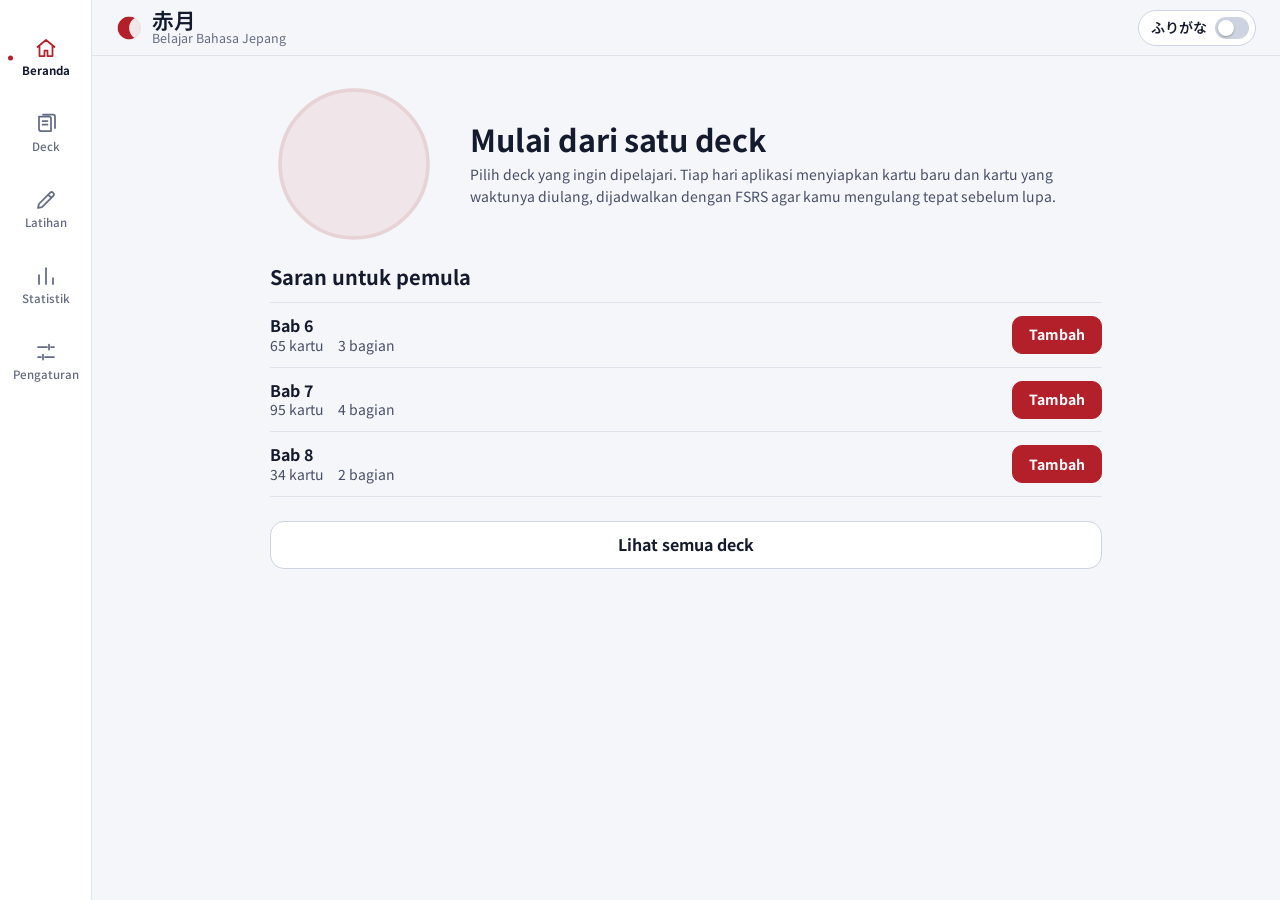
==== commit 7dc8c03f: "Add files via upload" ====
--- a/index.html
+++ b/index.html
@@ -14,7 +14,7 @@
   <script>
     (function () {
       window.FC = window.FC || {};
-      FC.BUILD = '2026.11.03';   // naikkan angka ini saat data/kode berubah (sw.js memakai versi yang sama)
+      FC.BUILD = '2026.11.04';   // naikkan angka ini saat data/kode berubah (sw.js memakai versi yang sama)
       try {
         var s = JSON.parse(localStorage.getItem('fc.settings.v2') || '{}');
         if (s.theme === 'dark' || s.theme === 'light') document.documentElement.setAttribute('data-theme', s.theme);
@@ -23,7 +23,7 @@
   </script>
   <link rel="preconnect" href="https://fonts.googleapis.com">
   <link rel="preconnect" href="https://fonts.gstatic.com" crossorigin>
-  <link rel="stylesheet" href="https://fonts.googleapis.com/css2?family=Klee+One:wght@400;600&family=Zen+Kaku+Gothic+New:wght@400;500;700;900&display=swap">
+  <link rel="stylesheet" href="https://fonts.googleapis.com/css2?family=Noto+Sans+JP:wght@400;500;600;700&display=swap">
   <link rel="stylesheet" href="css/tokens.css">
   <link rel="stylesheet" href="css/base.css">
   <link rel="stylesheet" href="css/screens.css">
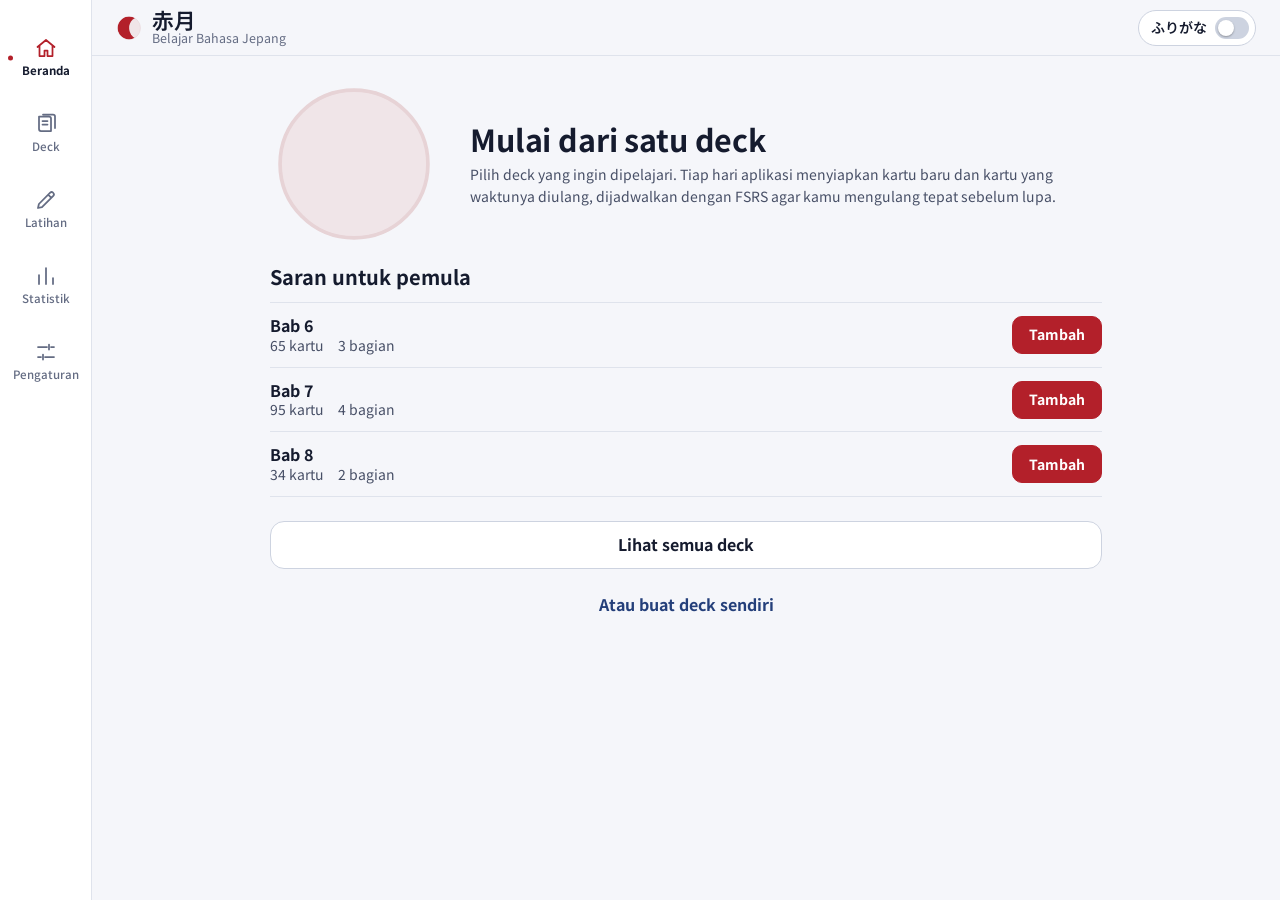
==== commit a281c2a2: "Add files via upload" ====
--- a/index.html
+++ b/index.html
@@ -14,7 +14,7 @@
   <script>
     (function () {
       window.FC = window.FC || {};
-      FC.BUILD = '2026.11.04';   // naikkan angka ini saat data/kode berubah (sw.js memakai versi yang sama)
+      FC.BUILD = '2026.11.10';   // naikkan angka ini saat data/kode berubah (sw.js memakai versi yang sama)
       try {
         var s = JSON.parse(localStorage.getItem('fc.settings.v2') || '{}');
         if (s.theme === 'dark' || s.theme === 'light') document.documentElement.setAttribute('data-theme', s.theme);
@@ -52,6 +52,7 @@
   <script src="js/core/store.js"></script>
   <script src="js/core/data.js"></script>
   <script src="js/core/session.js"></script>
+  <script src="js/core/userdecks.js"></script>   <!-- "Deck Saya": deck buatan pengguna (disimpan di browser, ikut cadangan) -->
   <script src="js/core/furigana-data.js"></script>
   <script src="js/core/furigana.js"></script>
   <script src="js/core/tts.js"></script>
@@ -61,6 +62,7 @@
   <script src="js/ui/app.js"></script>   <!-- kerangka + rute; layar di bawah mendaftar ke FC.app -->
   <script src="js/ui/home.js"></script>
   <script src="js/ui/decks.js"></script>
+  <script src="js/ui/mydecks.js"></script>   <!-- editor "Deck Saya": bikin deck, tambah/ubah kartu, tempel banyak, bagikan -->
   <script src="js/ui/study.js"></script>
   <script src="js/ui/practice.js"></script>
   <script src="js/ui/stats.js"></script>
--- a/css/tokens.css
+++ b/css/tokens.css
@@ -6,8 +6,8 @@
      Nila & merah sama dengan halaman bunpou, jadi seluruh aplikasi terasa satu keluarga.
    • Satu hal yang diingat: BULAN MERAH (赤月) di Beranda — makin banyak kartu hari ini selesai, makin penuh bulannya.
      Sisanya sengaja tenang: daftar seperti daftar isi buku (bukan tumpukan kartu seragam), garis tipis, sedikit bayangan.
-   • Huruf: Klee One (gaya tulisan tangan buku pelajaran sekolah Jepang) untuk teks Jepang di kartu;
-     Zen Kaku Gothic New untuk semua teks antarmuka. Hanya dua keluarga.
+   • Huruf: Noto Sans JP — huruf gotik polos (gaya tulisan komputer biasa), jelas dan tidak tajam — untuk SEMUA teks,
+     termasuk kanji di kartu. Satu keluarga saja.
    • Warna status mengikuti kebiasaan Anki supaya cepat dikenali: baru = biru, belajar = merah, review = hijau.
    ===================================================================== */
 :root {
@@ -43,8 +43,8 @@
   --shadow-float: 0 10px 34px rgba(14, 20, 38, 0.18), 0 2px 8px rgba(14, 20, 38, 0.08);
 
   /* huruf */
-  --f-ui: 'Zen Kaku Gothic New', 'Hiragino Sans', 'Hiragino Kaku Gothic ProN', 'Noto Sans JP', 'Yu Gothic UI', 'Yu Gothic', Meiryo, system-ui, -apple-system, 'Segoe UI', Roboto, sans-serif;
-  --f-jp: 'Klee One', 'Hiragino Maru Gothic ProN', 'Zen Kaku Gothic New', 'Hiragino Sans', 'Noto Sans JP', 'Yu Gothic', Meiryo, sans-serif;
+  --f-ui: 'Noto Sans JP', 'Hiragino Kaku Gothic ProN', 'Hiragino Sans', 'Yu Gothic UI', 'Yu Gothic', Meiryo, 'Noto Sans CJK JP', system-ui, -apple-system, 'Segoe UI', Roboto, sans-serif;
+  --f-jp: var(--f-ui);   /* teks Jepang (kanji/kana) memakai huruf polos yang sama dengan antarmuka */
   --t-caption: 0.78rem;
   --t-small: 0.875rem;
   --t-body: 1rem;
--- a/css/screens.css
+++ b/css/screens.css
@@ -379,3 +379,85 @@
 .hb-v em { font-style: normal; color: var(--ink-3); margin-left: 4px; }
 .vsec { margin-top: var(--s7); }
 .vsec .section-title { margin-bottom: var(--s2); }
+
+/* =====================================================================
+   DECK SAYA — deck buatan pengguna: bagian di tab Deck, editor, tempel banyak, bagikan
+   (js/ui/mydecks.js). Warna & jarak tetap dari tokens.css; bagian ini memakai cap merah (--seal) sebagai penanda "milikmu".
+   ===================================================================== */
+.group-head.has-actions { align-items: center; }
+.group-head.has-actions .group-sub { margin-left: 0; }
+.group-actions { margin-left: auto; display: flex; gap: var(--s2); flex: none; }
+.group-mine .group-head { border-bottom-color: var(--seal); }
+.mine-empty { margin-top: var(--s3); padding: var(--s5) var(--s4); text-align: center; background: var(--surface); border: 1.5px dashed var(--line-2); border-radius: var(--r-lg); }
+.mine-empty h3 { font-size: var(--t-lead); line-height: 1.3; margin-bottom: var(--s2); }
+.mine-empty p { color: var(--ink-2); font-size: var(--t-small); max-width: 46ch; margin: 0 auto var(--s4); }
+.mine-btns { display: flex; flex-wrap: wrap; gap: var(--s2); justify-content: center; }
+.mine-tail { padding-top: var(--s2); }
+.my-empty { text-align: center; padding: var(--s3) 0 var(--s1); }
+.my-empty h3 { font-size: var(--t-lead); line-height: 1.3; margin-bottom: var(--s2); }
+.my-empty p { color: var(--ink-2); font-size: var(--t-small); max-width: 40ch; margin: 0 auto var(--s2); }
+.my-foot-actions { display: grid; gap: var(--s1); margin-top: var(--s3); }
+.my-foot-actions .btn { margin-top: 0; }
+
+/* editor */
+.my-inner .banner { margin: 0 0 var(--s3); }
+.my-h { font-size: var(--t-lead); font-weight: 700; line-height: 1.3; margin-bottom: var(--s3); }
+.my-add { padding: var(--s4); background: var(--surface); border: 1px solid var(--line); border-radius: var(--r-lg); }
+.my-form { display: grid; gap: var(--s3); }
+.my-form > .sheet-actions { margin-top: var(--s1); }
+.my-more { border-top: 1px solid var(--line); }
+.my-more > summary { cursor: pointer; padding: var(--s3) 0 var(--s2); color: var(--indigo); font-size: var(--t-small); font-weight: 700; }
+.my-more[open] { display: grid; gap: var(--s3); padding-bottom: var(--s1); }
+.my-more[open] > summary { padding-bottom: 0; }
+.field-err { color: var(--seal); font-size: var(--t-caption); font-weight: 500; line-height: 1.4; }
+.field-err:empty { display: none; }
+.input[aria-invalid='true'] { border-color: var(--seal); }
+.select.full { width: 100%; }
+.my-status { display: flex; flex-wrap: wrap; align-items: center; gap: var(--s2); margin-top: var(--s3); font-size: var(--t-small); }
+.my-status:empty { display: none; }
+.my-status .ico { color: var(--c-review); }
+.my-status-text { flex: 1; min-width: 0; }
+.my-autosave { margin-top: var(--s3); }
+.my-tools { display: grid; grid-template-columns: 1fr 1fr; gap: var(--s2); margin: var(--s4) 0 var(--s2); }
+.my-tools .btn { min-width: 0; padding: 0 var(--s3); font-size: var(--t-small); }
+.my-inner > .setting-row { border-top: 1px solid var(--line); }
+.my-search { margin: var(--s4) 0 var(--s1); }
+.citem-no { flex: none; min-width: 26px; padding-top: 0.6rem; text-align: right; color: var(--ink-3); font-size: var(--t-caption); }
+.my-row .citem-end { align-self: center; color: var(--ink-3); }
+.my-row:focus-visible { outline-offset: -2px; }
+.my-editor .fullbar-title .s, .my-bulk .fullbar-title .s { overflow: hidden; text-overflow: ellipsis; white-space: nowrap; }      /* judul deck panjang tidak membuat bilah atas membengkak */
+@media (max-width: 359px) { .my-tools .btn .ico { display: none; } }
+
+/* tempel banyak */
+.my-bulk .full-inner { display: grid; gap: var(--s3); align-content: start; }
+.my-namebox { display: grid; gap: var(--s3); padding-bottom: var(--s3); border-bottom: 1px solid var(--line); }
+.my-lead { color: var(--ink-2); font-size: var(--t-small); line-height: 1.6; }
+.my-sample { padding: 0 var(--s3); background: var(--surface); border: 1px solid var(--line); border-radius: var(--r-md); }
+.my-sample > summary { padding: var(--s3) 0; }
+.my-sample[open] { padding-bottom: var(--s3); }
+.my-pre { margin: 0; padding: var(--s3); background: var(--surface-2); border-radius: var(--r-sm); font-size: var(--t-small); line-height: 1.7; white-space: pre; overflow-x: auto; }
+.my-notes { margin: 0; padding-left: var(--s4); list-style: disc; color: var(--ink-2); font-size: var(--t-small); }
+.my-notes li { margin-bottom: 4px; }
+.textarea { display: block; width: 100%; min-height: 168px; padding: var(--s3) var(--s4); border-radius: var(--r-sm); border: 1.5px solid var(--line-2); background: var(--surface); color: var(--ink); line-height: 1.7; resize: vertical; }
+.textarea::placeholder { color: var(--ink-3); }
+.textarea:focus-visible { outline: none; border-color: var(--focus); box-shadow: 0 0 0 3px var(--indigo-soft); }
+.my-bulk-tools { display: flex; flex-wrap: wrap; gap: var(--s2); }
+.my-pv { display: grid; gap: var(--s2); }
+.pv-head b { font-size: 1.5rem; color: var(--c-review); }
+.pv-note { color: var(--ink-2); font-size: var(--t-small); }
+.pv-table { border-top: 1px solid var(--line); }
+.pv-row { display: grid; grid-template-columns: minmax(0, 1.1fr) minmax(0, 1fr) minmax(0, 1.4fr); gap: var(--s2); padding: 7px 0; border-bottom: 1px solid var(--line); font-size: var(--t-small); }
+.pv-row > span:first-child { font-weight: 700; }
+.pv-more { color: var(--ink-3); font-size: var(--t-caption); }
+.pv-skip { padding: var(--s3); border-radius: var(--r-md); background: var(--g-hard-soft); font-size: var(--t-small); }
+.pv-skip-title { font-weight: 700; margin-bottom: 4px; }
+.pv-skip-row { padding: 5px 0; border-top: 1px solid color-mix(in srgb, var(--g-hard) 28%, transparent); }
+.pv-skip-raw, .pv-skip-more { color: var(--ink-2); font-size: var(--t-caption); }
+.pv-skip-more { padding-top: 5px; }
+.my-foot { flex: none; padding: var(--s3) var(--gutter) calc(var(--s3) + var(--safe-b)); background: var(--paper); border-top: 1px solid var(--line); }
+.my-foot-inner { max-width: 640px; margin: 0 auto; }
+
+/* bagikan */
+.my-share { display: grid; gap: var(--s3); }
+.my-share .sheet-actions { margin-top: var(--s1); }
+.my-share .textarea { min-height: 150px; }
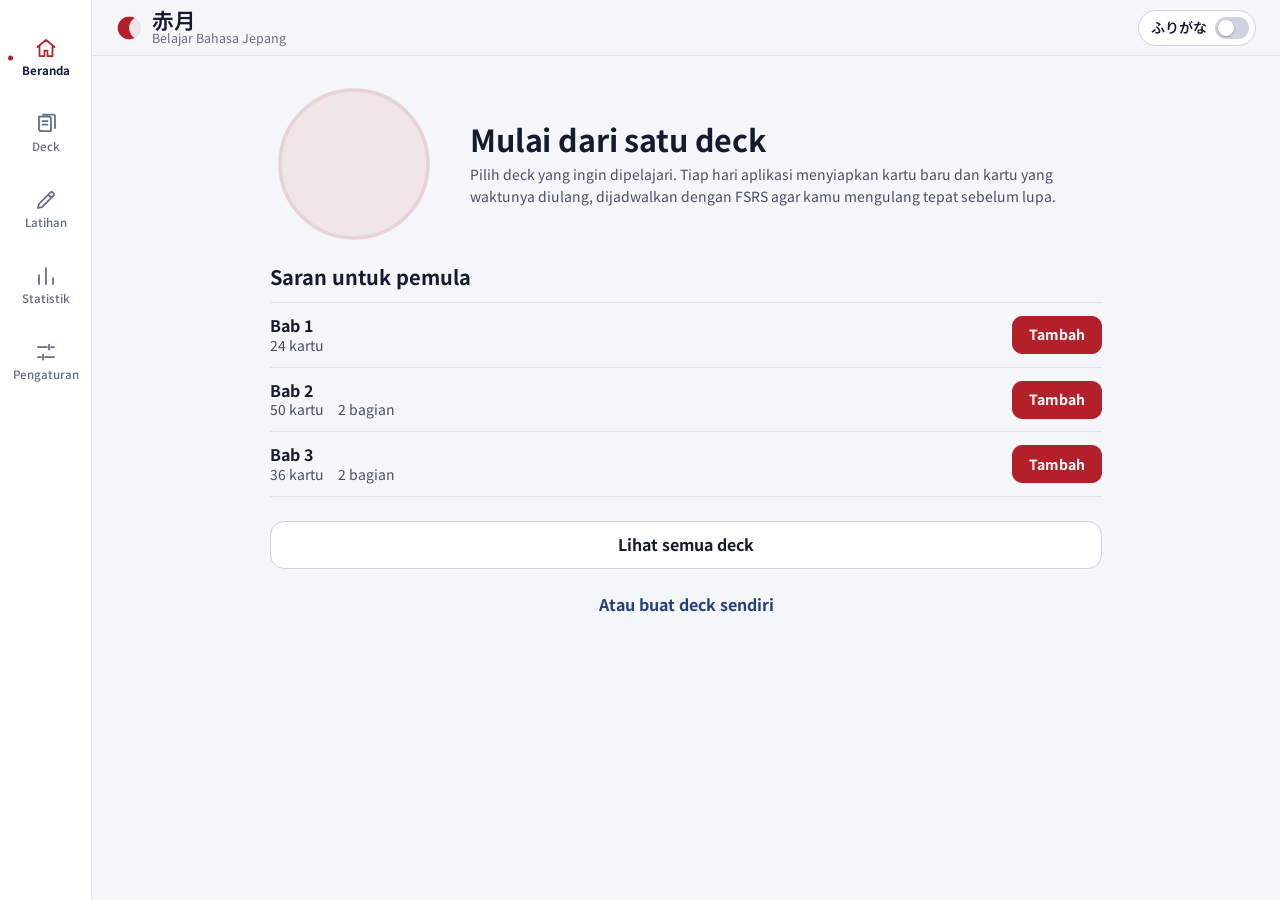
==== commit d51f86c3: "Add files via upload" ====
--- a/index.html
+++ b/index.html
@@ -14,7 +14,7 @@
   <script>
     (function () {
       window.FC = window.FC || {};
-      FC.BUILD = '2026.11.10';   // naikkan angka ini saat data/kode berubah (sw.js memakai versi yang sama)
+      FC.BUILD = '2026.11.17-1321';   // naikkan angka ini saat data/kode berubah (sw.js memakai versi yang sama)
       try {
         var s = JSON.parse(localStorage.getItem('fc.settings.v2') || '{}');
         if (s.theme === 'dark' || s.theme === 'light') document.documentElement.setAttribute('data-theme', s.theme);
@@ -45,6 +45,8 @@
   <!-- data kecil di awal; isi kartu & soal diunduh per deck saat dibutuhkan -->
   <script src="data/manifest.js"></script>
   <script src="data/locks.js"></script>
+  <script src="data/buku/index.js"></script>   <!-- daftar level & bab "Buku Bunpou"; isi tiap bab dimuat saat dibuka -->
+
   <!-- inti -->
   <script src="js/core/util.js"></script>
   <script src="js/core/fsrs.js"></script>
@@ -56,6 +58,8 @@
   <script src="js/core/furigana-data.js"></script>
   <script src="js/core/furigana.js"></script>
   <script src="js/core/tts.js"></script>
+  <script src="js/core/buku.js"></script>   <!-- "Buku Bunpou": pemuat bab, pembaca penanda furigana/sorot, pencarian, catatan sudah paham -->
+
   <!-- antarmuka -->
   <script src="js/ui/kit.js"></script>
   <script src="js/ui/cardface.js"></script>
@@ -65,6 +69,8 @@
   <script src="js/ui/mydecks.js"></script>   <!-- editor "Deck Saya": bikin deck, tambah/ubah kartu, tempel banyak, bagikan -->
   <script src="js/ui/study.js"></script>
   <script src="js/ui/practice.js"></script>
+  <script src="js/ui/buku.js"></script>   <!-- tampilan Buku Bunpou (daftar di tab Latihan + layar baca per bab) -->
+
   <script src="js/ui/stats.js"></script>
   <script src="js/ui/settings.js"></script>
 </body>
--- a/css/screens.css
+++ b/css/screens.css
@@ -73,6 +73,10 @@
 .count + .count { border-left: 1px solid var(--line); }
 .count-n { font-size: 1.85rem; font-weight: 700; line-height: 1.15; }
 .count-l { font-size: var(--t-small); color: var(--ink-2); }
+button.count { display: block; width: 100%; color: inherit; }
+button.count:hover { background: color-mix(in srgb, var(--surface-2) 60%, transparent); }
+button.count:active { background: var(--surface-2); }
+button.count:focus-visible { outline: 2px solid var(--indigo); outline-offset: -2px; }
 .count.k-new .count-n { color: var(--c-new); } .count.k-learn .count-n { color: var(--c-learn); } .count.k-review .count-n { color: var(--c-review); }
 .cta { min-height: 56px; font-size: 1.05rem; }
 .banner { margin-top: var(--s4); }
@@ -461,3 +465,106 @@
 .my-share { display: grid; gap: var(--s3); }
 .my-share .sheet-actions { margin-top: var(--s1); }
 .my-share .textarea { min-height: 150px; }
+
+/* =====================================================================
+   BUKU BUNPOU (js/ui/buku.js) — penjelasan bunpou Irodori: daftar bab di tab Latihan + layar baca per bab.
+   Stempel merah (hanko) = nomor pola · chip merah muda = bagian tata bahasa yang tetap · nila = rumus & kutipan Jepang.
+   ===================================================================== */
+.seg.seg-3 > button { padding: 0 6px; line-height: 1.2; }
+
+/* daftar bab */
+.bk-level { margin-top: var(--s5); }
+.bk-level .section-title { margin-bottom: var(--s2); }
+.bk-lvsub { font-weight: 500; font-size: 0.9rem; }
+.bk-bno { flex: none; width: 36px; height: 36px; display: grid; place-items: center; border-radius: 10px; background: var(--indigo-soft); color: var(--indigo); font-weight: 700; font-variant-numeric: tabular-nums; }
+.bk-prog { color: var(--ink-2); font-weight: 700; }
+.bk-prog.all { color: var(--c-review); }
+.bk-soon { margin-top: var(--s3); color: var(--ink-3); font-size: var(--t-small); }
+.bk-okmark { display: inline-grid; place-items: center; width: 22px; height: 22px; border-radius: 50%; background: var(--c-review-soft); color: var(--c-review); }
+.bk-okmark .ico { width: 14px; height: 14px; stroke-width: 2.4; }
+.bk-furi .row-title.jp { line-height: 2; }
+
+/* layar baca */
+.bk-tabs { flex: none; display: flex; gap: var(--s2); overflow-x: auto; padding: 10px var(--gutter); background: var(--paper); border-bottom: 1px solid var(--line); scrollbar-width: none; overscroll-behavior-x: contain; }
+.bk-tabs::-webkit-scrollbar { display: none; }
+.bk-tab { flex: none; gap: 7px; height: auto; min-height: 36px; padding-block: 2px; }
+.bk-furi .bk-tab { line-height: 1.9; }
+.bk-cn { display: inline-grid; place-items: center; width: 20px; height: 20px; border-radius: 50%; background: var(--surface-2); color: var(--ink-2); font-size: 0.74rem; font-weight: 700; }
+.bk-tab[aria-selected='true'] .bk-cn { background: var(--seal); color: var(--seal-ink); }
+.bk-tab[data-done]::after { content: ''; width: 7px; height: 7px; border-radius: 50%; background: var(--c-review); }
+.bk-inner { padding-top: var(--s5); padding-bottom: var(--s7); }
+
+.bk-phead { display: flex; gap: var(--s3); align-items: flex-start; }
+.bk-no { flex: none; width: 40px; height: 40px; display: grid; place-items: center; border-radius: 11px; background: var(--seal); color: var(--seal-ink); font-size: 1.2rem; font-weight: 700; font-variant-numeric: tabular-nums; box-shadow: inset 0 0 0 2px color-mix(in srgb, var(--seal-ink) 28%, transparent); }
+.bk-no.sm { width: 32px; height: 32px; border-radius: 9px; font-size: 1rem; }
+.bk-ptitle { min-width: 0; flex: 1; }
+.bk-name { font-size: clamp(1.4rem, 6vw, 1.85rem); font-weight: 700; line-height: 1.4; letter-spacing: -0.005em; }
+.bk-arti { margin-top: 4px; color: var(--indigo); font-weight: 600; }
+.bk-label { font-size: var(--t-caption); font-weight: 700; letter-spacing: 0.04em; text-transform: uppercase; color: var(--indigo); }
+.bk-inti { margin-top: var(--s4); padding: var(--s3) var(--s4); background: var(--indigo-soft); border-radius: var(--r-md); }
+.bk-inti p { margin-top: 2px; font-size: 1.06rem; line-height: 1.65; }
+
+.bk-formula { margin-top: var(--s4); padding: var(--s3) var(--s4) var(--s4); background: var(--surface); border: 1.5px solid var(--line-2); border-radius: var(--r-md); }
+.bk-fline { display: flex; flex-wrap: wrap; align-items: center; gap: 4px 8px; margin-top: var(--s2); font-size: 1.1rem; line-height: 1.9; }
+.bk-chip { display: inline-block; padding: 2px 11px; border-radius: 9px; font-weight: 600; }
+.bk-chip.var { background: var(--surface-2); border: 1px solid var(--line-2); }
+.bk-chip.fix { background: var(--seal-soft); color: var(--seal); border: 1px solid color-mix(in srgb, var(--seal) 35%, transparent); font-weight: 700; }
+.bk-op { color: var(--ink-3); font-weight: 600; }
+.bk-fnote { margin-top: var(--s2); color: var(--ink-2); font-size: var(--t-small); }
+
+.bk-tbl { margin-top: var(--s4); }
+.bk-tbl-t { margin-bottom: var(--s2); font-size: var(--t-small); font-weight: 700; }
+.bk-tbl-s { overflow-x: auto; background: var(--surface); border: 1px solid var(--line); border-radius: var(--r-md); }
+.bk-tbl table { width: 100%; border-collapse: collapse; }
+.bk-tbl th { padding: 8px 8px; background: var(--surface-2); color: var(--ink-2); font-size: var(--t-caption); font-weight: 700; text-align: left; vertical-align: bottom; }
+.bk-tbl td { padding: 6px 8px; border-top: 1px solid var(--line); font-size: 0.92rem; line-height: 1.8; vertical-align: middle; }
+.bk-tbl td:not(.tn) { min-width: 4.5em; }
+.bk-tbl .tn { white-space: nowrap; }
+.bk-tbl td.tl { color: var(--ink-2); font-size: var(--t-small); }
+.bk-furi .bk-tbl td { line-height: 2.1; }
+
+.bk-sec { margin-top: var(--s6); }
+.bk-h { display: flex; align-items: center; gap: var(--s3); margin-bottom: var(--s3); color: var(--indigo); font-size: var(--t-small); font-weight: 700; letter-spacing: 0.04em; text-transform: uppercase; }
+.bk-h::after { content: ''; flex: 1; height: 1px; background: var(--line-2); }
+.bk-ul { display: grid; gap: var(--s3); }
+.bk-ul > li { position: relative; padding-left: 20px; line-height: 1.75; }
+.bk-ul > li::before { content: ''; position: absolute; left: 3px; top: 0.78em; width: 7px; height: 7px; border-radius: 50%; background: var(--seal); }
+.kt { color: var(--indigo); font-weight: 600; }
+
+.bk-exs { border-top: 1px solid var(--line); }
+.bk-ex { display: grid; grid-template-columns: 26px minmax(0, 1fr) 44px; gap: var(--s3); align-items: start; padding: var(--s3) 0; border-bottom: 1px solid var(--line); }
+.bk-exn { margin-top: 5px; width: 24px; height: 24px; display: grid; place-items: center; border-radius: 50%; background: var(--surface-2); color: var(--ink-2); font-size: var(--t-caption); font-weight: 700; }
+.bk-jp { font-size: 1.2rem; line-height: 1.7; }
+.bk-furi .bk-jp { line-height: 2.25; }
+.bk-line + .bk-line { margin-top: 2px; }
+.bk-spk { margin-right: 2px; color: var(--ink-3); font-weight: 700; }
+.bk-id { margin-top: 2px; color: var(--ink-2); font-size: var(--t-small); line-height: 1.55; }
+.bk-say { width: 44px; height: 44px; margin-top: -4px; display: grid; place-items: center; border-radius: var(--r-md); color: var(--indigo); }
+.bk-say:hover { background: var(--indigo-soft); }
+
+.bk-awas { padding: var(--s3) var(--s4) var(--s4); background: color-mix(in srgb, var(--seal) 7%, var(--surface)); border: 1px solid color-mix(in srgb, var(--seal) 25%, transparent); border-radius: var(--r-md); }
+.bk-awas .bk-h { color: var(--seal); }
+.bk-awas .bk-h::after { background: color-mix(in srgb, var(--seal) 30%, transparent); }
+.bk-donebtn { margin-top: var(--s6); }
+.bk-donebtn[aria-pressed='true'] { background: var(--c-review-soft); border-color: var(--c-review); color: var(--c-review); }
+
+.bk-sum-tags { display: flex; flex-wrap: wrap; gap: var(--s2); }
+.bk-sum-title { margin-top: var(--s4); font-size: clamp(1.5rem, 6.4vw, 2rem); font-weight: 700; line-height: 1.5; }
+.bk-sum-arti { margin-top: var(--s2); color: var(--indigo); font-size: 1.05rem; font-weight: 600; }
+.bk-sum-topic { margin-top: 2px; color: var(--ink-3); font-size: var(--t-small); }
+.bk-practice { margin-top: var(--s6); display: grid; gap: var(--s3); }
+
+.bk-nav { flex: none; padding: 10px var(--gutter) calc(10px + var(--safe-b)); background: var(--paper); border-top: 1px solid var(--line); }
+.bk-nav-in { max-width: 640px; margin: 0 auto; display: grid; grid-template-columns: 1fr 1.25fr; gap: var(--s3); }
+.bk-nav .btn { min-width: 0; padding: 0 var(--s3); }
+.bk-nav .btn span { overflow: hidden; text-overflow: ellipsis; white-space: nowrap; }
+@media (max-width: 380px) { .bk-nav .btn { padding: 0 8px; gap: 4px; } }
+
+@media (min-width: 700px) {
+  .bk-jp { font-size: 1.4rem; }
+  .bk-inti p, .bk-ul > li { font-size: 1.08rem; }
+}
+@media (min-width: 900px) {
+  .bk-inner.full-inner, .bk-nav-in { max-width: 760px; }
+  .bk-name { font-size: 2.1rem; }
+}
